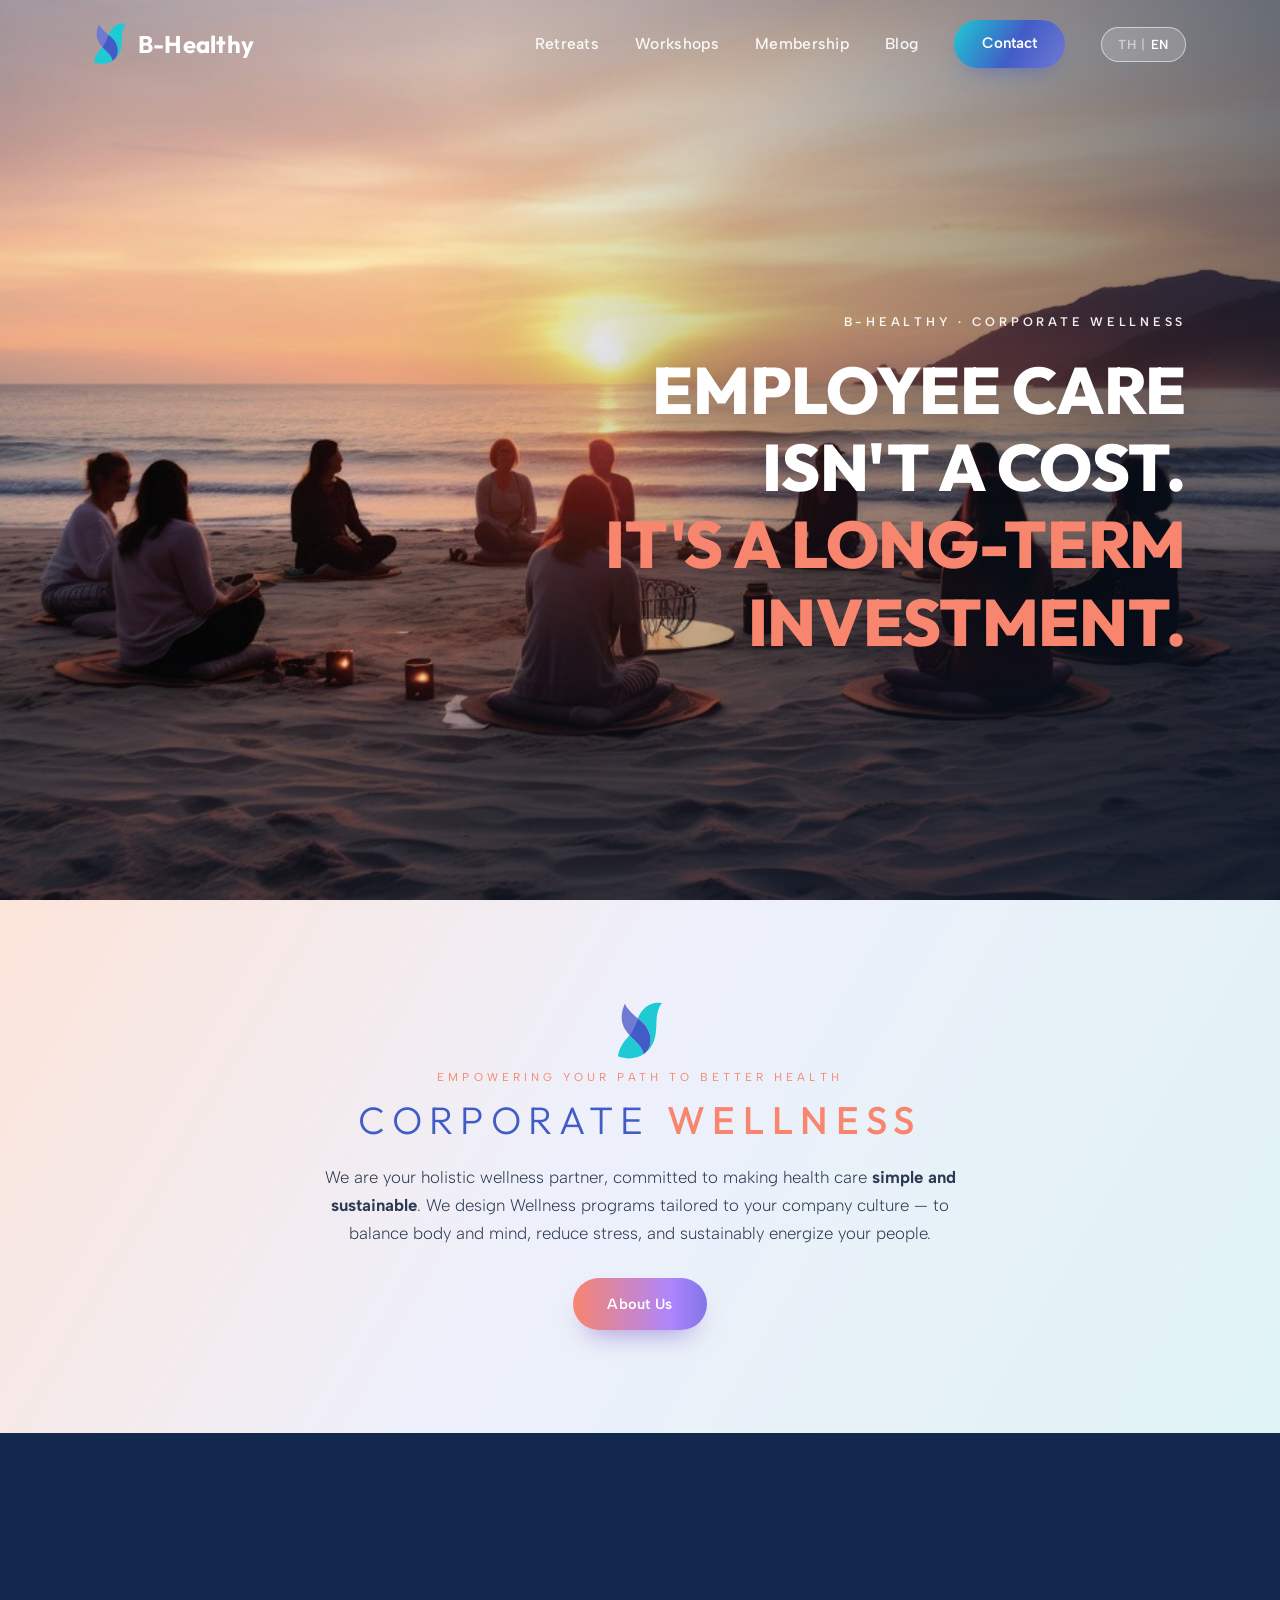
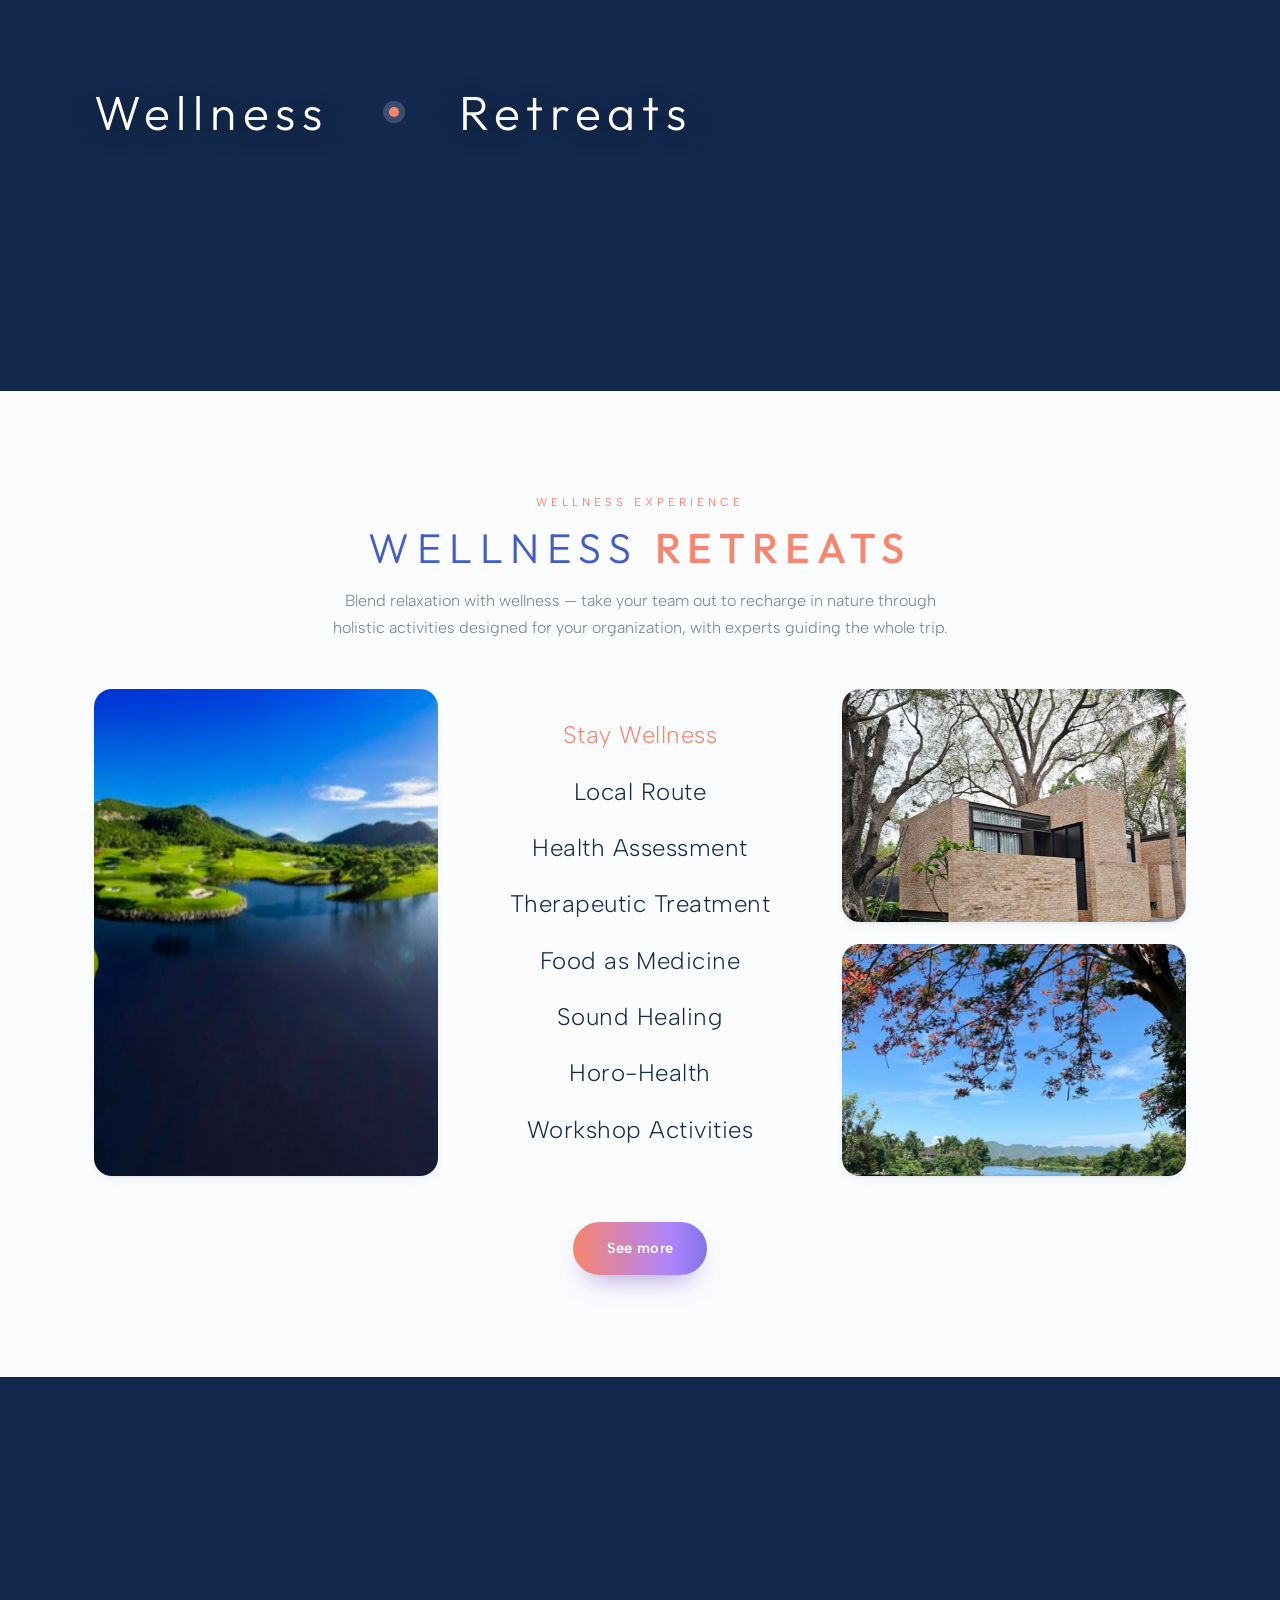
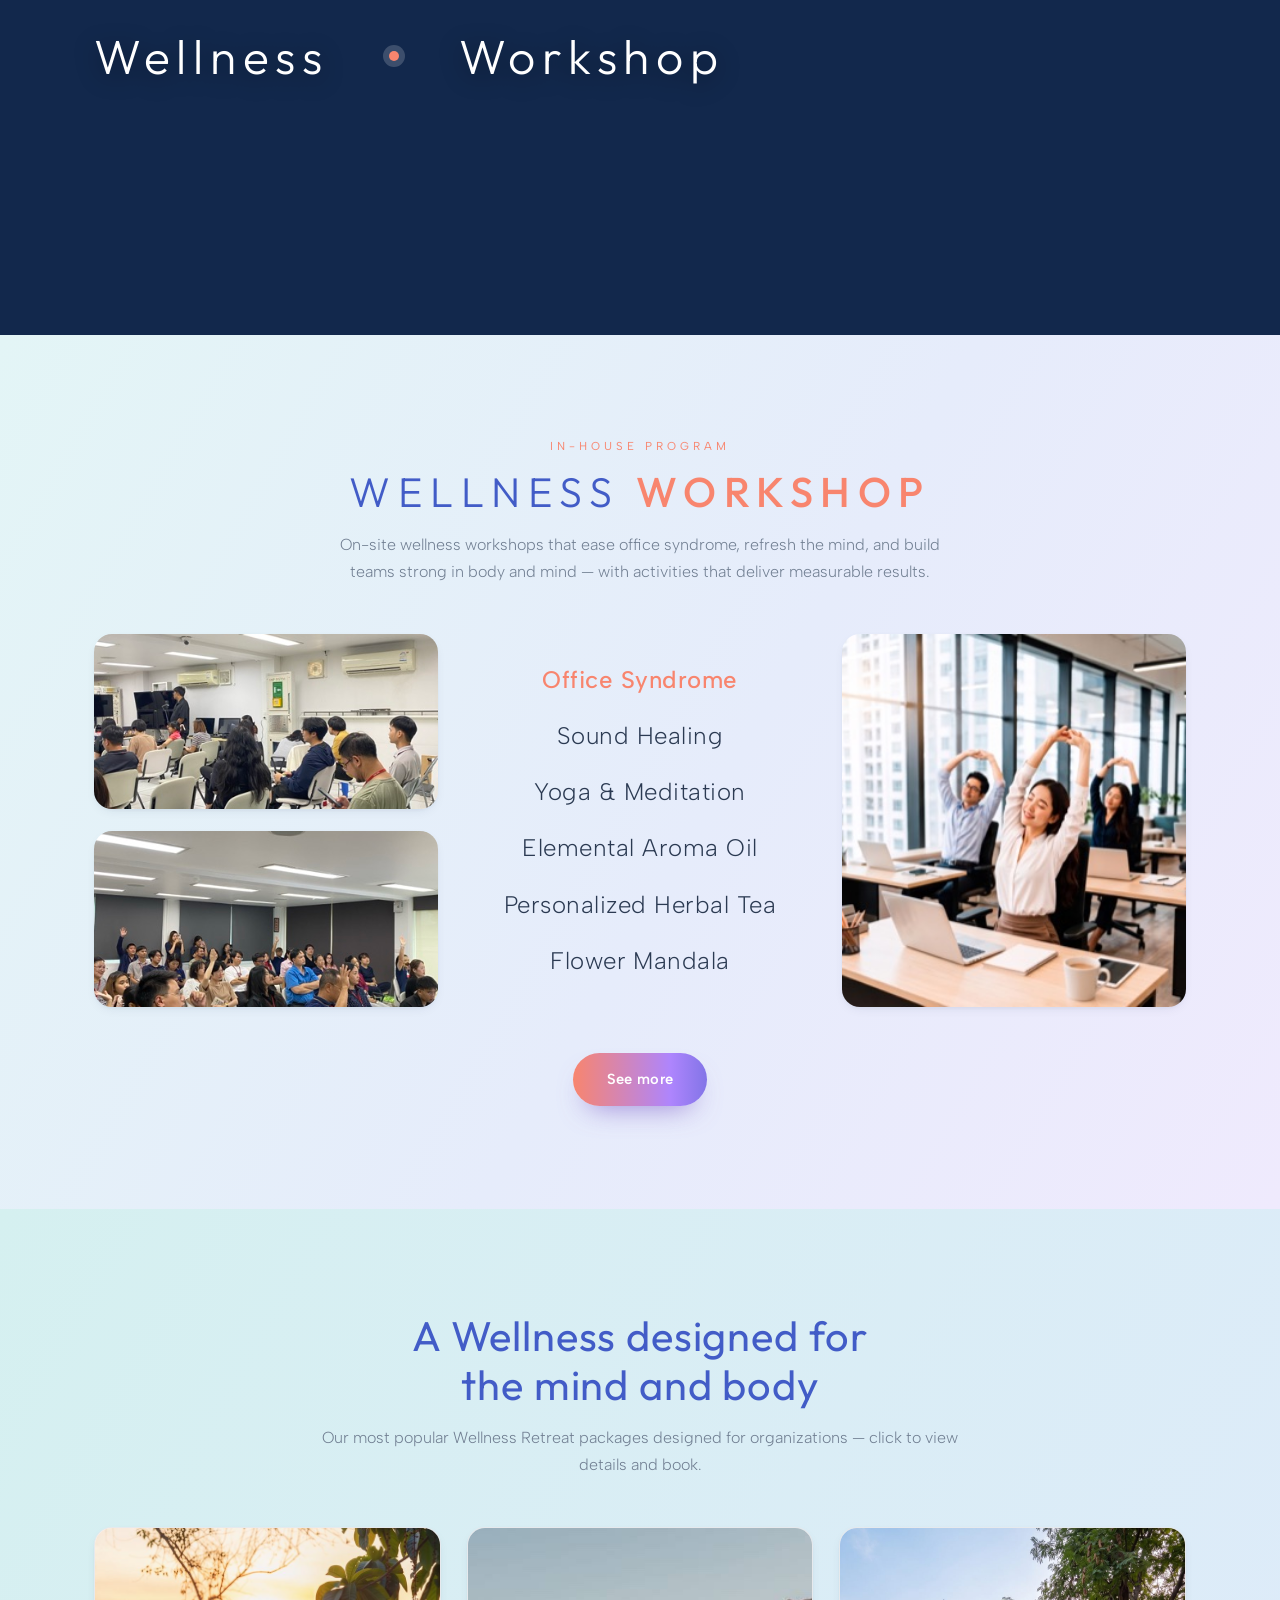
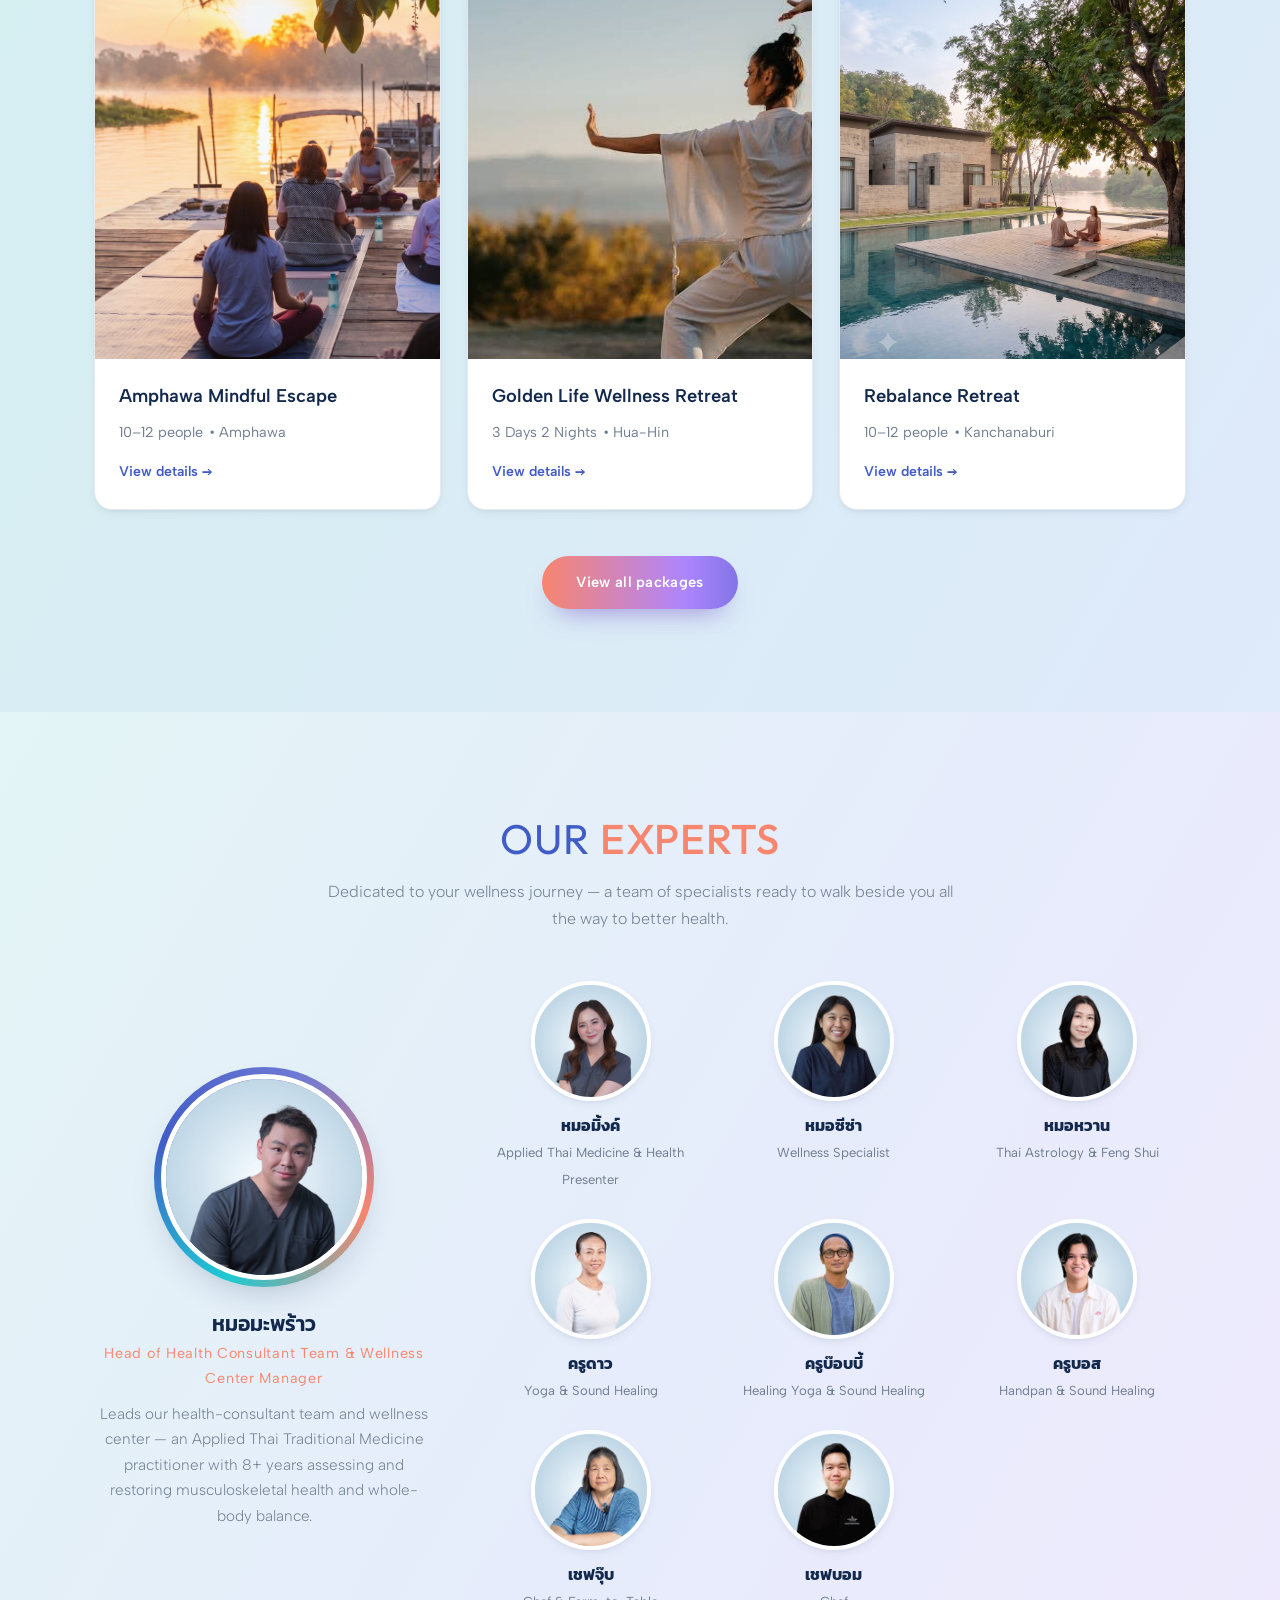
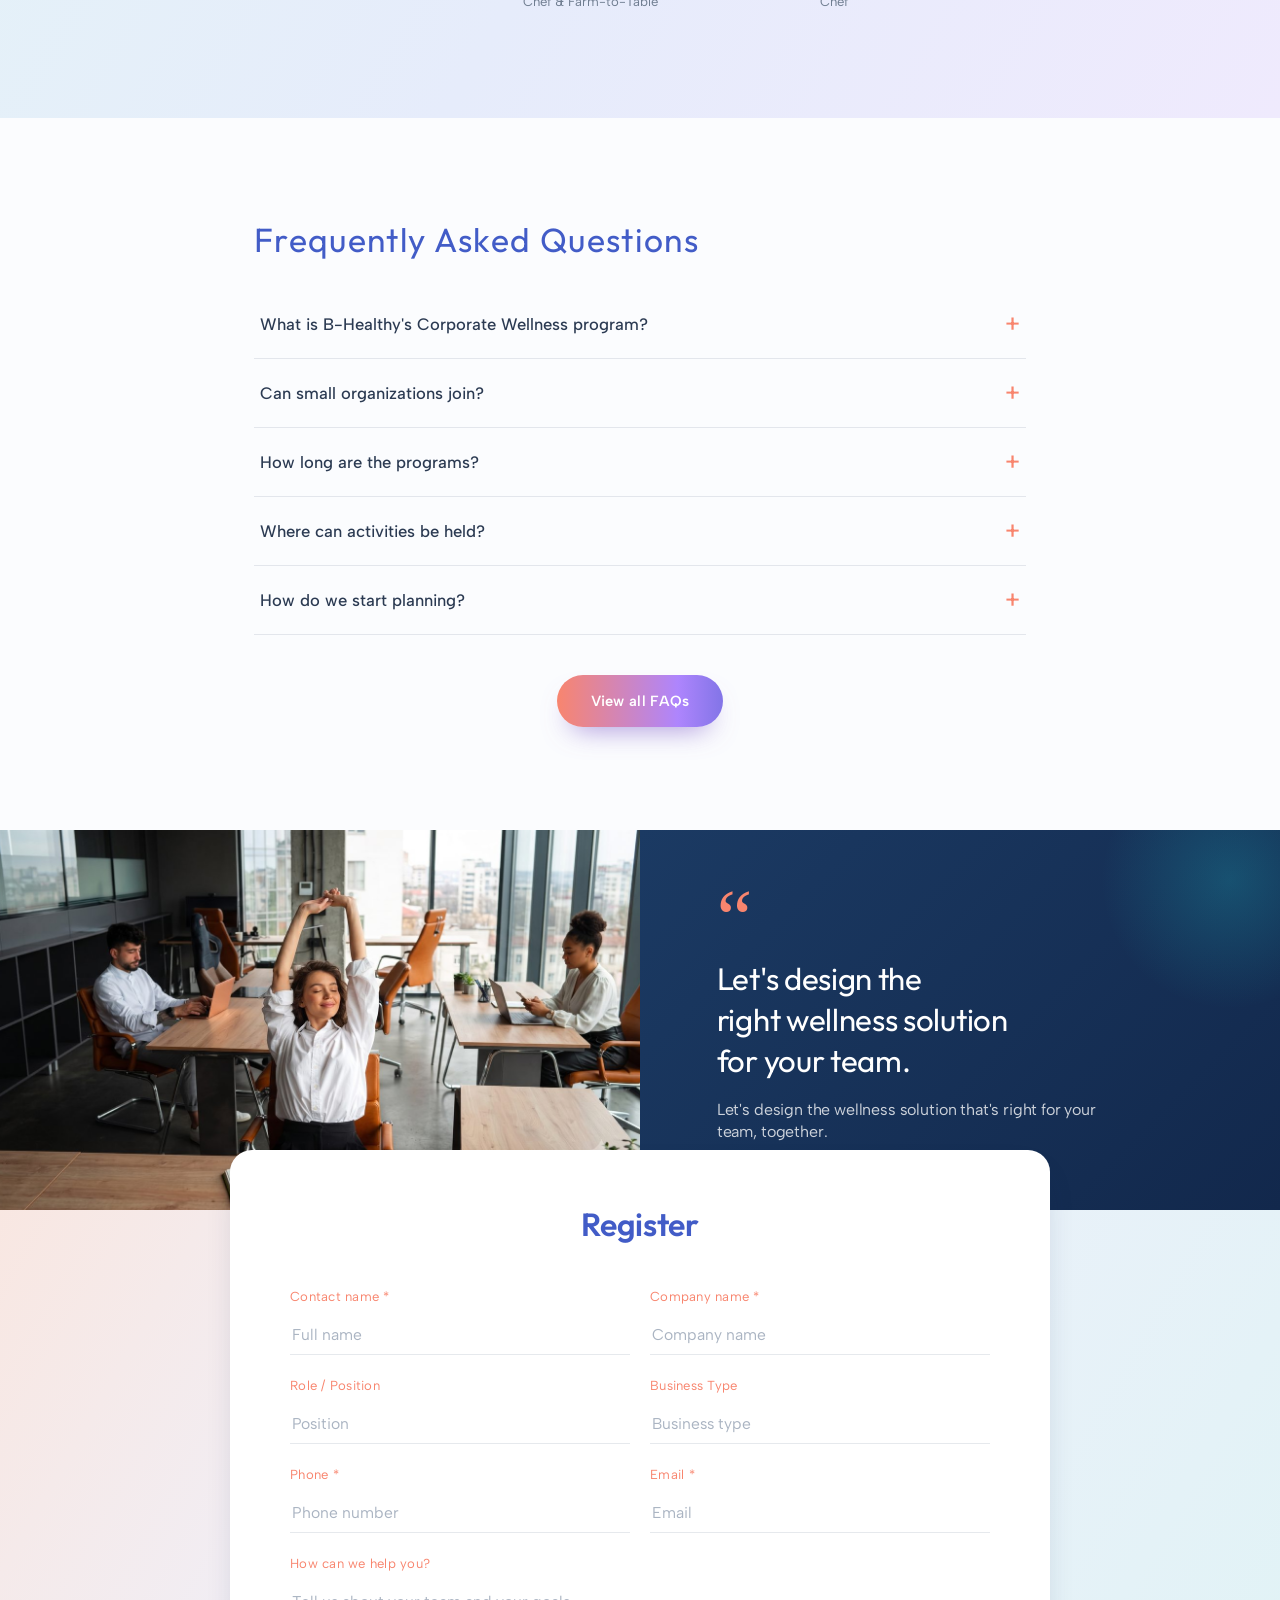
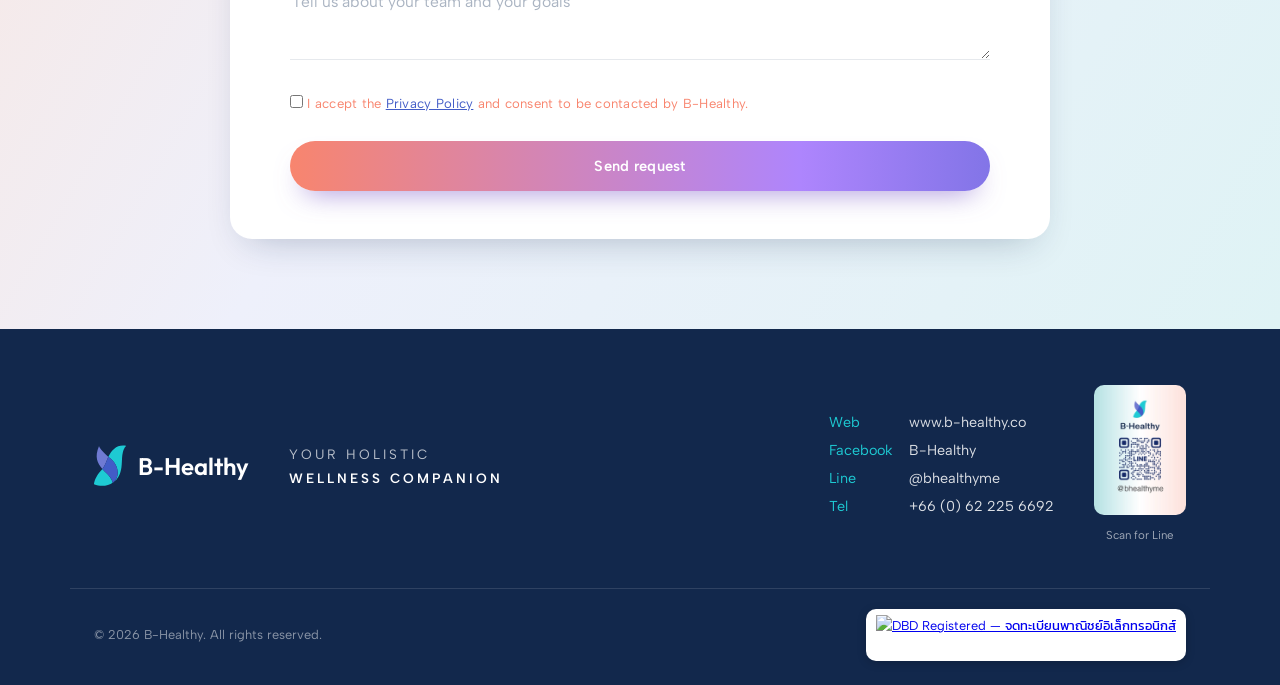
==== index.html @ b7bc264a "Gate chosen articles behind an email, in the database not the browser The full text of every article" ====
<!DOCTYPE html>
<html lang="en">
<head>
  <meta charset="UTF-8" />
  <meta name="viewport" content="width=device-width, initial-scale=1.0" />
  <title>B-Healthy — Corporate Wellness Solutions</title>
  <meta name="description" content="B-Healthy — Your Holistic Wellness Companion. โปรแกรม Corporate Wellness, Retreats และ Workshops สำหรับองค์กร" />

  <link rel="preconnect" href="https://fonts.googleapis.com" />
  <link rel="preconnect" href="https://fonts.gstatic.com" crossorigin />
  <link href="https://fonts.googleapis.com/css2?family=Kanit:wght@300;400;500;600;700&family=Albert+Sans:wght@300;400;500;600;700;800&family=Outfit:wght@300;400;500;600;700;800&family=Dancing+Script:wght@600;700&display=swap" rel="stylesheet" />

  <link rel="icon" type="image/svg+xml" href="images/logo.svg" />
  <link rel="apple-touch-icon" href="images/logo.svg" />
  <meta property="og:type" content="website" />
  <meta property="og:site_name" content="B-Healthy" />
  <meta property="og:title" content="B-Healthy — Corporate Wellness" />
  <meta property="og:description" content="ดูแลสุขภาพพนักงานแบบองค์รวม — Retreats, Workshops และ Membership สำหรับองค์กร" />
  <meta property="og:image" content="https://www.b-healthy.co/images/hero-beach.jpg" />
  <meta name="twitter:card" content="summary_large_image" />
  <!-- The site also answers on b-healthy-ten.vercel.app; canonical keeps ranking on one host. -->
  <link rel="canonical" href="https://www.b-healthy.co/" />
  <link rel="stylesheet" href="css/styles.css?v=20261007a" />
</head>
<body>

  <!-- ============ NAVBAR ============ -->
  <header class="nav" id="nav">
    <div class="container nav__inner">
      <a href="#top" class="brand">
        <span class="brand__mark"><img src="images/logo.svg" alt="B-Healthy" /></span>
        <span class="brand__name">B-Healthy</span>
      </a>

      <nav class="nav__links" id="navLinks">
        <a href="program.html">Retreats</a>
        <a href="workshops.html">Workshops</a>
        <a href="membership.html">Membership</a>
        <a href="blog.html">Blog</a>
        <a href="contact.html" class="nav__cta">Contact</a>
        <button class="nav__lang" id="navLang" type="button" aria-label="Language"><span>TH</span><span class="sep">|</span><span class="on">EN</span></button>
      </nav>

      <button class="nav__toggle" id="navToggle" aria-label="Menu">
        <span></span><span></span><span></span>
      </button>
    </div>
  </header>

  <!-- ============ HERO ============ -->
  <section class="hero" id="top">
    <img class="hero__bg" data-img="hero-beach" src="images/hero-beach.jpg" alt="กลุ่มคนนั่งสมาธิริมทะเลยามพระอาทิตย์ตก" />
    <div class="hero__overlay"></div>
    <div class="container hero__content">
      <p class="hero__eyebrow">B-HEALTHY&nbsp;·&nbsp;CORPORATE WELLNESS</p>
      <h1 class="hero__title" data-en="Employee care<br />isn't a cost.<br /><span>It's a long-term<br />investment.</span>">การดูแลพนักงาน<br />ไม่ใช่ต้นทุน<br /><span>แต่คือการลงทุน<br />ระยะยาว</span></h1>
    </div>
  </section>

  <!-- ============ CORPORATE WELLNESS INTRO ============ -->
  <section class="intro">
    <div class="container intro__inner">
      <span class="intro__logo" aria-hidden="true"><img src="images/logo.svg" alt="B-Healthy" /></span>
      <p class="section__eyebrow">Empowering your path to better health</p>
      <h2 class="intro__title">CORPORATE <span>WELLNESS</span></h2>
      <p class="intro__text" data-en="We are your holistic wellness partner, committed to making health care <strong>simple and sustainable</strong>. We design Wellness programs tailored to your company culture — to balance body and mind, reduce stress, and sustainably energize your people.">
        เราคือพันธมิตรด้านการดูแลสุขภาพแบบองค์รวม มุ่งมั่นทำให้การดูแลสุขภาพเป็นเรื่อง
        <strong>เข้าถึงง่าย และ ยั่งยืน</strong> ออกแบบโปรแกรม Wellness ให้เหมาะกับวัฒนธรรมองค์กรของคุณ
        เพื่อสร้างสมดุลกาย–ใจ ลดความเครียด และเพิ่มพลังให้พนักงานอย่างยั่งยืน
      </p>
      <a href="about.html" class="btn btn--primary" data-en="About Us">เกี่ยวกับเรา</a>
    </div>
  </section>

  <!-- ============ WELLNESS TOURISM — VIDEO ============ -->
  <section class="feature-hero" id="tourism">
    <div class="feature-hero__yt" aria-hidden="true">
      <!-- Note: 7ku8NTUkChU ("Presentation BHealthy Review") was previously recorded here
           as un-embeddable (YouTube Error 153). That was a mis-diagnosis — 153 also fires
           when an embed URL is opened directly, with no parent page to send a referrer.
           Tested inside a real iframe it plays fine, so it can be swapped in if preferred. -->
      <iframe src="https://www.youtube-nocookie.com/embed/Suue3MVyzr0?autoplay=1&mute=1&loop=1&playlist=Suue3MVyzr0&controls=0&showinfo=0&modestbranding=1&rel=0&playsinline=1&disablekb=1&fs=0&iv_load_policy=3" title="Wellness Tourism" allow="autoplay; encrypted-media" frameborder="0"></iframe>
    </div>
    <div class="feature-hero__overlay"></div>
    <div class="container feature-hero__content">
      <span class="feature-hero__word">Wellness</span>
      <span class="feature-hero__dot"></span>
      <span class="feature-hero__word">Retreats</span>
    </div>
  </section>

  <!-- ============ WELLNESS TOURISM — DETAIL ============ -->
  <section class="detail detail--tourism">
    <div class="container">
      <div class="section-head">
        <p class="section__eyebrow">WELLNESS EXPERIENCE</p>
        <h2 class="section__title">WELLNESS <span>RETREATS</span></h2>
        <p class="section__sub" data-en="Blend relaxation with wellness — take your team out to recharge in nature through holistic activities designed for your organization, with experts guiding the whole trip.">
          ผสานการพักผ่อนกับการดูแลสุขภาพ ยกทีมออกไปเติมพลังในสถานที่ธรรมชาติ
          ผ่านกิจกรรมองค์รวมที่ออกแบบเฉพาะองค์กรของคุณ พร้อมผู้เชี่ยวชาญดูแลตลอดทริป
        </p>
      </div>

      <!-- Hover a topic → left hero + right stack swap to that topic's photos (js/main.js) -->
      <div class="detail__grid rtour">
        <figure class="detail__img detail__img--tall rtour__hero" id="rtourHero"><img src="images/tourism/stay-wellness/stay-wellness-1.jpg" alt="Stay Wellness" loading="lazy" /></figure>

        <ul class="detail__list rtour__list">
          <li data-topic="stay-wellness" class="is-active">Stay Wellness</li>
          <li class="is-accent" data-topic="local-route">Local Route</li>
          <li data-topic="health-assessment">Health Assessment</li>
          <li data-topic="therapeutic-treatment">Therapeutic Treatment</li>
          <li data-topic="food-as-medicine">Food as Medicine</li>
          <li data-topic="sound-healing">Sound Healing</li>
          <li data-topic="horo-health">Horo-Health</li>
          <li class="is-accent" data-topic="workshop-activities">Workshop Activities</li>
        </ul>

        <div class="detail__stack rtour__stack" id="rtourStack" aria-live="polite"></div>
      </div>

      <div class="detail__cta">
        <a href="program.html" class="btn btn--primary" data-en="See more">ดูเพิ่มเติม</a>
      </div>
    </div>
  </section>

  <!-- ============ WELLNESS WORKSHOP — VIDEO ============ -->
  <section class="feature-hero feature-hero--alt" id="workshop">
    <div class="feature-hero__yt" aria-hidden="true">
      <iframe src="https://www.youtube-nocookie.com/embed/bflIX0NbiCE?autoplay=1&mute=1&loop=1&playlist=bflIX0NbiCE&controls=0&showinfo=0&modestbranding=1&rel=0&playsinline=1&disablekb=1&fs=0&iv_load_policy=3" title="Wellness Workshop" allow="autoplay; encrypted-media" frameborder="0"></iframe>
    </div>
    <div class="feature-hero__overlay"></div>
    <div class="container feature-hero__content">
      <span class="feature-hero__word">Wellness</span>
      <span class="feature-hero__dot"></span>
      <span class="feature-hero__word">Workshop</span>
    </div>
  </section>

  <!-- ============ WELLNESS WORKSHOP — DETAIL ============ -->
  <section class="detail detail--workshop">
    <div class="container">
      <div class="section-head">
        <p class="section__eyebrow">IN-HOUSE PROGRAM</p>
        <h2 class="section__title">WELLNESS <span>WORKSHOP</span></h2>
        <p class="section__sub" data-en="On-site wellness workshops that ease office syndrome, refresh the mind, and build teams strong in body and mind — with activities that deliver measurable results.">
          เวิร์กชอปสุขภาพในสถานที่ทำงาน แก้ปัญหาออฟฟิศซินโดรม เติมพลังใจ
          และสร้างทีมที่แข็งแรงทั้งกายและใจ ด้วยกิจกรรมที่วัดผลได้จริง
        </p>
      </div>

      <!-- Hover a topic → stack (left) + hero (right) swap to that topic's photos (js/main.js) -->
      <div class="detail__grid detail__grid--reverse rtour">
        <div class="detail__stack rtour__stack" id="wkStack" aria-live="polite"></div>

        <ul class="detail__list rtour__list">
          <li class="is-accent is-active" data-topic="office-syndrome">Office Syndrome</li>
          <li data-topic="sound-healing">Sound Healing</li>
          <li data-topic="yoga-meditation">Yoga &amp; Meditation</li>
          <li data-topic="elemental-aroma-oil">Elemental Aroma Oil</li>
          <li data-topic="personalized-herbal-tea">Personalized Herbal Tea</li>
          <li data-topic="flower-mandala">Flower Mandala</li>
        </ul>

        <figure class="detail__img detail__img--tall rtour__hero" id="wkHero"><img src="images/workshop/office-syndrome/office-syndrome-1.jpg" alt="Office Syndrome" loading="lazy" /></figure>
      </div>

      <div class="detail__cta">
        <a href="workshops.html" class="btn btn--primary" data-en="See more">ดูเพิ่มเติม</a>
      </div>
    </div>
  </section>

  <!-- ============ CASE STUDIES ============ -->
  <section class="cases" id="cases">
    <div class="container">
      <div class="section-head">
        <h2 class="section__title section__title--center" data-en="A Wellness designed for<br />the mind and body">การดูแลสุขภาพที่ออกแบบมา<br />เพื่อกายและใจ</h2>
        <p class="section__sub" data-en="Our most popular Wellness Retreat packages designed for organizations — click to view details and book.">
          แพ็กเกจ Wellness Retreat ยอดนิยมที่ออกแบบมาเพื่อองค์กร — คลิกเพื่อดูรายละเอียดและจอง
        </p>
      </div>

      <div class="cases__grid">
        <article class="case-card">
          <div class="case-card__img"><img data-img="case-1" src="images/photos/amphawa.jpg" alt="Amphawa Mindful Escape" loading="lazy" /></div>
          <div class="case-card__body">
            <h3>Amphawa Mindful Escape</h3>
            <p><span data-en="10–12 people">10–12 ท่าน</span><span>Amphawa</span></p>
            <a href="package.html?id=amphawa" class="case-card__cta" data-en="View details →">ดูรายละเอียด →</a>
          </div>
        </article>

        <article class="case-card">
          <div class="case-card__img"><img data-img="case-2" src="images/photos/golden-life.jpg?v=2" alt="Golden Life Wellness Retreat" loading="lazy" /></div>
          <div class="case-card__body">
            <h3>Golden Life Wellness Retreat</h3>
            <p><span data-en="3 Days 2 Nights">3 วัน 2 คืน</span><span>Hua-Hin</span></p>
            <a href="package.html?id=golden-life" class="case-card__cta" data-en="View details →">ดูรายละเอียด →</a>
          </div>
        </article>

        <article class="case-card">
          <div class="case-card__img"><img data-img="case-3" src="images/photos/rebalance.jpg" alt="Rebalance Retreat" loading="lazy" /></div>
          <div class="case-card__body">
            <h3>Rebalance Retreat</h3>
            <p><span data-en="10–12 people">10–12 ท่าน</span><span>Kanchanaburi</span></p>
            <a href="package.html?id=rebalance" class="case-card__cta" data-en="View details →">ดูรายละเอียด →</a>
          </div>
        </article>
      </div>

      <div class="detail__cta"><a href="program.html" class="btn btn--primary" data-en="View all packages">ดูแพ็กเกจทั้งหมด</a></div>
    </div>
  </section>

  <!-- ============ OUR EXPERTS ============ -->
  <section class="experts" id="experts">
    <div class="container">
      <div class="section-head">
        <h2 class="section__title section__title--center">OUR <span>EXPERTS</span></h2>
        <p class="section__sub" data-en="Dedicated to your wellness journey — a team of specialists ready to walk beside you all the way to better health.">ทีมผู้เชี่ยวชาญเฉพาะด้าน ที่พร้อมเคียงข้างคุณตลอดเส้นทางสู่สุขภาพที่ดีกว่า</p>
      </div>

      <div class="experts__grid">
        <article class="expert-lead">
          <div class="expert-lead__ring">
            <img src="images/experts/expert-maprao.jpg" alt="หมอมะพร้าว" loading="lazy" />
          </div>
          <h3>หมอมะพร้าว</h3>
          <p class="expert-lead__role" data-en="Head of Health Consultant Team &amp; Wellness Center Manager">หัวหน้าทีมที่ปรึกษาสุขภาพ &amp; ผู้จัดการศูนย์สุขภาพ</p>
          <p class="expert-lead__bio" data-en="Leads our health-consultant team and wellness center — an Applied Thai Traditional Medicine practitioner with 8+ years assessing and restoring musculoskeletal health and whole-body balance.">
            นำทีมที่ปรึกษาสุขภาพและศูนย์สุขภาพองค์รวม แพทย์แผนไทยประยุกต์ ประสบการณ์กว่า 8 ปี
            เชี่ยวชาญการประเมินและฟื้นฟูอาการปวดกล้ามเนื้อ–ข้อต่อ และปรับสมดุลร่างกาย
          </p>
        </article>

        <div class="expert-people">
          <figure class="expert"><img src="images/experts/expert-mink.jpg" alt="หมอมิ้งค์" loading="lazy"><figcaption><strong>หมอมิ้งค์</strong><span data-en="Applied Thai Medicine &amp; Health Presenter">แพทย์แผนไทยประยุกต์ &amp; Health Presenter</span></figcaption></figure>
          <figure class="expert"><img src="images/experts/expert-ceasar.jpg" alt="หมอซีซ่า" loading="lazy"><figcaption><strong>หมอซีซ่า</strong><span data-en="Wellness Specialist">ผู้เชี่ยวชาญด้านสุขภาพ</span></figcaption></figure>
          <figure class="expert"><img src="images/experts/expert-wan.jpg" alt="หมอหวาน" loading="lazy"><figcaption><strong>หมอหวาน</strong><span data-en="Thai Astrology &amp; Feng Shui">โหราศาสตร์ไทย &amp; ฮวงจุ้ย</span></figcaption></figure>
          <figure class="expert"><img src="images/experts/expert-dao.jpg" alt="ครูดาว" loading="lazy"><figcaption><strong>ครูดาว</strong><span data-en="Yoga &amp; Sound Healing">โยคะ &amp; Sound Healing</span></figcaption></figure>
          <figure class="expert"><img src="images/experts/expert-bobby.jpg" alt="ครูบ๊อบบี้" loading="lazy"><figcaption><strong>ครูบ๊อบบี้</strong><span data-en="Healing Yoga &amp; Sound Healing">Healing Yoga &amp; Sound Healing</span></figcaption></figure>
          <figure class="expert"><img src="images/experts/expert-bos.jpg" alt="ครูบอส" loading="lazy"><figcaption><strong>ครูบอส</strong><span data-en="Handpan &amp; Sound Healing">Handpan &amp; Sound Healing</span></figcaption></figure>
          <figure class="expert"><img src="images/experts/expert-jub.jpg" alt="เชฟจุ๊บ" loading="lazy"><figcaption><strong>เชฟจุ๊บ</strong><span data-en="Chef &amp; Farm-to-Table">เชฟ &amp; Farm-to-Table</span></figcaption></figure>
          <figure class="expert"><img src="images/experts/expert-bom.jpg" alt="เชฟบอม" loading="lazy"><figcaption><strong>เชฟบอม</strong><span data-en="Chef">เชฟ</span></figcaption></figure>
        </div>
      </div>
    </div>
  </section>

  <!-- ============ FAQ ============ -->
  <section class="faq" id="faq">
    <div class="container faq__inner">
      <h2 class="faq__title" data-en="Frequently Asked Questions">คำถามที่พบบ่อย</h2>

      <div class="accordion">
        <div class="acc">
          <button class="acc__head"><span data-en="What is B-Healthy's Corporate Wellness program?">โปรแกรม Corporate Wellness ของ B-Healthy คืออะไร?</span><span class="acc__icon">+</span></button>
          <div class="acc__body"><p data-en="A holistic employee wellness program covering both Retreats and Workshops, tailored to your organization's goals and culture.">เป็นโปรแกรมดูแลสุขภาพองค์รวมสำหรับพนักงาน ครอบคลุมทั้ง Retreats และ Workshops ออกแบบเฉพาะตามเป้าหมายและวัฒนธรรมขององค์กร</p></div>
        </div>
        <div class="acc">
          <button class="acc__head"><span data-en="Can small organizations join?">องค์กรขนาดเล็กสามารถเข้าร่วมได้ไหม?</span><span class="acc__icon">+</span></button>
          <div class="acc__body"><p data-en="Absolutely. We offer flexible packages from small teams to large enterprises, adjustable to your headcount and budget.">ได้แน่นอน เรามีแพ็กเกจที่ยืดหยุ่นตั้งแต่ทีมเล็กไปจนถึงองค์กรขนาดใหญ่ ปรับได้ตามจำนวนพนักงานและงบประมาณ</p></div>
        </div>
        <div class="acc">
          <button class="acc__head"><span data-en="How long are the programs?">โปรแกรมใช้เวลานานเท่าไหร่?</span><span class="acc__icon">+</span></button>
          <div class="acc__body"><p data-en="Choose from half-day and full-day activities, overnight trips, or ongoing monthly programs — depending on your goals.">มีให้เลือกทั้งกิจกรรมครึ่งวัน เต็มวัน ทริปพักค้างคืน ไปจนถึงโปรแกรมต่อเนื่องรายเดือน ขึ้นอยู่กับเป้าหมายขององค์กร</p></div>
        </div>
        <div class="acc">
          <button class="acc__head"><span data-en="Where can activities be held?">จัดกิจกรรมได้ที่ไหนบ้าง?</span><span class="acc__icon">+</span></button>
          <div class="acc__body"><p data-en="At your office or at destinations such as resorts, mountains, or beachside camps across Thailand.">จัดได้ทั้งในสำนักงานของคุณ และสถานที่ปลายทาง เช่น รีสอร์ท ภูเขา หรือแคมป์ริมทะเล ทั่วประเทศไทย</p></div>
        </div>
        <div class="acc">
          <button class="acc__head"><span data-en="How do we start planning?">เริ่มต้นปรึกษาและวางแผนได้อย่างไร?</span><span class="acc__icon">+</span></button>
          <div class="acc__body"><p data-en="Fill in the form below and our team will get back to you to assess your needs and design the right solution for your organization.">กรอกแบบฟอร์มด้านล่าง ทีมของเราจะติดต่อกลับเพื่อประเมินความต้องการและออกแบบโซลูชันที่เหมาะกับองค์กรของคุณ</p></div>
        </div>
      </div>

      <div class="faq__cta"><a href="#register" class="btn btn--primary" data-en="View all FAQs">ดูคำถามทั้งหมด</a></div>
    </div>
  </section>

  <!-- ============ REGISTER ============ -->
  <section class="register" id="register">
    <div class="register__top">
      <div class="register__photo">
        <img data-img="register-family" src="images/photos/register.jpg" alt="ครอบครัวออกกำลังกายด้วยกัน" loading="lazy" />
      </div>
      <div class="register__quote">
        <span class="register__mark">&ldquo;</span>
        <p data-en="Let's design the<br />right wellness solution<br />for your team.">มาออกแบบโซลูชันสุขภาพ<br />ที่ใช่สำหรับ<br />ทีมของคุณ</p>
        <p class="register__quote-sub" data-en="Let's design the wellness solution that's right for your team, together.">มาออกแบบโซลูชันสุขภาพที่ใช่สำหรับทีมของคุณไปด้วยกัน</p>
      </div>
    </div>

    <div class="container">
      <div class="register__card">
        <h2 class="register__title" data-en="Register">ลงทะเบียน</h2>
        <form class="form" id="registerForm" novalidate>
          <div class="form__row">
            <label><span data-en="Contact name">ชื่อผู้ติดต่อ</span> <span>*</span><input type="text" name="contact" autocomplete="name" required placeholder="ชื่อผู้ติดต่อ" data-en-ph="Full name" /></label>
            <label><span data-en="Company name">ชื่อบริษัท</span> <span>*</span><input type="text" name="company" autocomplete="organization" required placeholder="ชื่อบริษัท" data-en-ph="Company name" /></label>
          </div>
          <div class="form__row">
            <label><span data-en="Role / Position">ตำแหน่ง</span><input type="text" name="role" placeholder="ตำแหน่ง" data-en-ph="Position" /></label>
            <label><span data-en="Business Type">ประเภทธุรกิจ</span><input type="text" name="business" placeholder="ประเภทธุรกิจ" data-en-ph="Business type" /></label>
          </div>
          <div class="form__row">
            <label><span data-en="Phone">เบอร์โทรศัพท์</span> <span>*</span><input type="tel" name="phone" autocomplete="tel" inputmode="tel" required placeholder="เบอร์โทรศัพท์" data-en-ph="Phone number" /></label>
            <label><span data-en="Email">อีเมล</span> <span>*</span><input type="email" name="email" autocomplete="email" inputmode="email" required placeholder="อีเมล" data-en-ph="Email" /></label>
          </div>
          <label class="form__full"><span data-en="How can we help you?">เราช่วยอะไรคุณได้บ้าง?</span><textarea name="message" rows="3" placeholder="เล่าให้เราฟังเกี่ยวกับทีมและเป้าหมายของคุณ" data-en-ph="Tell us about your team and your goals"></textarea></label>

          <label class="form__check">
            <input type="checkbox" name="consent" required />
            <span data-en="I accept the <a href='#'>Privacy Policy</a> and consent to be contacted by B-Healthy.">ฉันยอมรับ <a href="#">นโยบายความเป็นส่วนตัว</a> และยินยอมให้ B-Healthy ติดต่อกลับ</span>
          </label>

          <button type="submit" class="btn btn--primary btn--block" data-en="Send request">ส่งคำขอ</button>
          <p class="form__done" id="formDone" role="status" aria-live="polite" hidden data-en="Thank you! Our team will get back to you as soon as possible 🌿">ขอบคุณค่ะ ทีมของเราจะติดต่อกลับโดยเร็วที่สุด 🌿</p>
        </form>
      </div>
    </div>
  </section>

  <!-- ============ FOOTER (rendered by js/footer.js — shared with every page) ============ -->
  <footer class="footer" id="footer"></footer>

  <!-- ============ VIDEO MODAL ============ -->
  <div class="vmodal" id="vmodal" hidden>
    <div class="vmodal__backdrop" data-close></div>
    <div class="vmodal__box">
      <button class="vmodal__close" data-close aria-label="ปิด">&times;</button>
      <div class="vmodal__frame"><iframe id="vmodalFrame" src="" title="B-Healthy video" allow="autoplay; fullscreen" allowfullscreen></iframe></div>
    </div>
  </div>

  <script src="js/config.js?v=20260718g"></script>
  <script src="js/track.js?v=20261007a"></script>
  <script src="js/core.js?v=20261007a"></script>
  <script src="js/submit.js?v=20260731d"></script>
  <script src="js/i18n.js"></script>
  <script src="js/main.js?v=20260731d"></script>
  <script src="js/footer.js?v=20260731b"></script>
  <script src="js/topics.js?v=20260731f"></script>
  <script src="js/reveal.js?v=20260717g"></script>
</body>
</html>
---- css/styles.css ----
/* ============================================================
   B-Healthy — Corporate Wellness
   Official CI 2026: Creato Display (display) · Albert Sans (EN) · Kanit (TH)
   ============================================================ */

/* ---- Creato Display (CI display font) ----
   Commercial font — not on any free CDN. Drop the licensed .woff2 files
   into /fonts (see fonts/README.md) and headings upgrade automatically.
   Until then, headings fall back to Outfit → Albert Sans. */
@font-face {
  font-family: "Creato Display";
  src: url("../fonts/CreatoDisplay-Regular.woff2") format("woff2");
  font-weight: 400; font-style: normal; font-display: swap;
}
@font-face {
  font-family: "Creato Display";
  src: url("../fonts/CreatoDisplay-Medium.woff2") format("woff2");
  font-weight: 500; font-style: normal; font-display: swap;
}
@font-face {
  font-family: "Creato Display";
  src: url("../fonts/CreatoDisplay-Bold.woff2") format("woff2");
  font-weight: 700; font-style: normal; font-display: swap;
}
@font-face {
  font-family: "Creato Display";
  src: url("../fonts/CreatoDisplay-Black.woff2") format("woff2");
  font-weight: 800; font-style: normal; font-display: swap;
}

:root {
  /* ---- Official B-Healthy CI 2026 palette ---- */
  --teal:       #1ECAD3;   /* pantone 319C  */
  --blue:       #425CC7;   /* pantone 2726C */
  --peri:       #6F7AD3;   /* pantone 2767C */
  --cornflower: #718FFF;
  --purple:     #AE85FD;
  --magenta:    #F72585;
  --navy:       #12284C;   /* pantone 2767C dark */
  --coral:      #F8856E;

  --peach:      #fbdccf;
  --peach-soft: #fce4d9;
  --sky:        #1ECAD3;
  --sky-deep:   #425CC7;
  --mint:       #bfe6e5;
  --lavender:   #d7d0ec;
  --cream:      #fbfcfe;
  --ink:        #2b3a52;
  --muted:      #6f7d90;
  --line:       rgba(18,40,76,.10);

  --grad-warm:  linear-gradient(120deg,#fce4d9 0%,#eef0fb 45%,#dff3f5 100%);
  --grad-cool:  linear-gradient(120deg,#e3f5f6 0%,#e6ecfb 55%,#efeafd 100%);
  --grad-mint:  linear-gradient(120deg,#d5f0f0 0%,#dfeafb 100%);

  /* CI gradients: G1 teal→coral, G3 blue→coral, primary teal→sky */
  --btn-grad:   linear-gradient(90deg,#F8856E 0%,#AE85FD 52%,#425CC7 100%);
  --grad-primary: linear-gradient(135deg,#1ECAD3 0%,#00A9F2 100%);

  --brand-blue:   #425CC7;
  --brand-cyan:   #1ECAD3;
  --brand-teal:   #1ECAD3;
  --brand-purple: #AE85FD;
  --pill-grad:    linear-gradient(90deg,#1ECAD3 0%,#425CC7 100%);
  --coral-pill:   linear-gradient(90deg,#F8A98C 0%,#F8856E 100%);
  --script:       #F8856E;

  --radius: 18px;
  --maxw: 1140px;

  /* refined depth scale (navy-tinted, layered) */
  --shadow-sm: 0 4px 14px -6px rgba(18,40,76,.14), 0 2px 5px -3px rgba(18,40,76,.10);
  --shadow-md: 0 16px 38px -18px rgba(18,40,76,.30);
  --shadow-lg: 0 34px 66px -26px rgba(18,40,76,.42);
  --shadow: var(--shadow-md);

  --ease: cubic-bezier(.22,.61,.36,1);
  --section-y: clamp(66px, 8vw, 104px);

  /* CI: Creato Display (display) · Albert Sans (English) · Kanit (Thai) */
  --font-display: "Creato Display", "Outfit", "Albert Sans", "Kanit", sans-serif;
  --font-en: "Albert Sans", "Kanit", sans-serif;
  --font-th: "Kanit", "Albert Sans", sans-serif;
}

* { box-sizing: border-box; margin: 0; padding: 0; }

html { scroll-behavior: smooth; }

body {
  font-family: var(--font-en);
  color: var(--ink);
  background: var(--cream);
  line-height: 1.68;
  -webkit-font-smoothing: antialiased;
  -moz-osx-font-smoothing: grayscale;
  text-rendering: optimizeLegibility;
  overflow-x: hidden;
}

img { display: block; max-width: 100%; }

.container { width: 100%; max-width: var(--maxw); margin: 0 auto; padding: 0 24px; }

/* ---------- Global polish ---------- */
h1, h2, h3, h4 { text-wrap: balance; }
p { text-wrap: pretty; }
::selection { background: rgba(30,202,211,.24); color: var(--navy); }
a, button, input, textarea, select, .acc__head, .play-btn { outline: none; }
:focus-visible { outline: 2px solid var(--brand-cyan); outline-offset: 3px; border-radius: 4px; }
.btn:focus-visible, .nav__cta:focus-visible { outline-offset: 4px; }

@media (prefers-reduced-motion: reduce) {
  * { animation-duration: .01ms !important; animation-iteration-count: 1 !important; transition-duration: .01ms !important; scroll-behavior: auto !important; }
}

/* ---------- Buttons ---------- */
.btn {
  display: inline-block;
  font-family: var(--font-en);
  font-weight: 600;
  letter-spacing: .02em;
  text-decoration: none;
  cursor: pointer;
  border: 0;
  border-radius: 999px;
  padding: 14px 34px;
  font-size: .92rem;
  transition: transform .22s var(--ease), box-shadow .22s var(--ease), background-position .5s var(--ease);
}
.btn--primary {
  background: var(--btn-grad); background-size: 140% 100%; background-position: 0% 0%;
  color: #fff; box-shadow: 0 14px 28px -14px rgba(123,90,200,.75);
}
.btn--primary:hover { transform: translateY(-2px); background-position: 100% 0%; box-shadow: 0 20px 36px -14px rgba(123,90,200,.85); }
.btn--primary:active { transform: translateY(0); }
.btn--ghost { background: transparent; color: var(--sky-deep); border: 1.5px solid var(--sky); padding: 9px 26px; font-size: .8rem; }
.btn--ghost:hover { background: var(--sky); color: #fff; box-shadow: 0 12px 22px -12px rgba(30,202,211,.6); }
.btn--block { display: block; width: 100%; text-align: center; padding: 16px; }

/* ---------- Section headings ---------- */
.section__eyebrow {
  font-family: var(--font-en);
  letter-spacing: .35em;
  font-size: .72rem;
  color: var(--coral);
  text-transform: uppercase;
  margin-bottom: 10px;
}
.section__title {
  font-family: var(--font-display);
  font-weight: 300;
  letter-spacing: .18em;
  font-size: clamp(1.7rem, 4vw, 2.6rem);
  color: var(--sky-deep);
  text-transform: uppercase;
  line-height: 1.25;
}
.section__title span { color: var(--coral); font-weight: 500; }
.section__title--center { text-align: center; text-transform: none; letter-spacing: .02em; font-weight: 400; }
.section__sub {
  max-width: 640px;
  margin: 16px auto 0;
  color: var(--muted);
  font-weight: 300;
  font-size: 1rem;
}
.section-head { text-align: center; margin-bottom: 48px; }

/* ============================================================
   NAVBAR
   ============================================================ */
.nav {
  position: fixed; inset: 0 0 auto 0; z-index: 100;
  transition: background .3s ease, box-shadow .3s ease;
}
.nav.is-scrolled { background: rgba(251,252,254,.82); backdrop-filter: blur(14px) saturate(1.4); box-shadow: 0 6px 24px -16px rgba(18,40,76,.45); }
.nav__inner { display: flex; align-items: center; justify-content: space-between; height: 88px; }
.brand { display: flex; align-items: center; gap: 12px; text-decoration: none; }
.brand__mark { display: inline-flex; }
.brand__mark img, .brand__mark svg { display: block; height: 42px; width: auto; }
.intro__logo img { height: 58px; width: auto; }
.footer__brand .brand__mark img { height: 42px; }
.brand__name { font-family: var(--font-display); font-weight: 700; font-size: 1.5rem; color: #fff; letter-spacing: .01em; }
.nav.is-scrolled .brand__name { color: var(--sky-deep); }

.nav__links { display: flex; align-items: center; gap: 36px; }
.nav__links a { text-decoration: none; }
.nav__links a:not(.nav__cta) {
  position: relative;
  font-family: var(--font-en);
  font-size: .98rem; font-weight: 500; letter-spacing: .02em;
  color: #fff; text-decoration: none; opacity: .94; transition: opacity .2s, color .2s;
}
.nav__links a:not(.nav__cta)::after {
  content: ""; position: absolute; left: 0; right: 0; bottom: -6px; height: 2px;
  background: var(--pill-grad); border-radius: 2px;
  transform: scaleX(0); transform-origin: left; transition: transform .28s var(--ease);
}
.nav__links a:not(.nav__cta):hover::after,
.nav__links a.is-active::after { transform: scaleX(1); }
.nav__links a:hover { opacity: 1; }
.nav.is-scrolled .nav__links a:not(.nav__cta) { color: var(--ink); }
.nav__links a.is-active { color: var(--brand-cyan); }

.nav__toggle { display: none; flex-direction: column; align-items: center; justify-content: center; gap: 5px; background: none; border: 0; cursor: pointer; min-width: 44px; min-height: 44px; padding: 6px; }
.nav__toggle span { width: 24px; height: 2px; background: #fff; transition: background .3s; }
.nav.is-scrolled .nav__toggle span { background: var(--ink); }

/* ============================================================
   HERO
   ============================================================ */
.hero { position: relative; min-height: 100vh; display: flex; align-items: center; }
.hero__bg { position: absolute; inset: 0; width: 100%; height: 100%; object-fit: cover; }
.hero__overlay {
  position: absolute; inset: 0;
  background:
    linear-gradient(105deg, rgba(12,24,44,0) 32%, rgba(12,24,44,.30) 66%, rgba(12,24,44,.60) 100%),
    linear-gradient(to bottom, rgba(12,24,44,.10) 0%, transparent 24%, transparent 72%, rgba(12,24,44,.32) 100%);
}
.hero__content { position: relative; z-index: 2; width: 100%; text-align: right; display: flex; flex-direction: column; align-items: flex-end; padding-top: 72px; }
.hero__content > * { animation: heroRise .8s var(--ease) both; }
.hero__content > *:nth-child(2) { animation-delay: .1s; }
.hero__eyebrow { color: rgba(255,255,255,.92); font-family: var(--font-en); font-weight: 600; letter-spacing: .3em; font-size: .78rem; margin-bottom: 18px; }
.hero__title {
  font-family: var(--font-display);
  color: #fff;
  font-weight: 800;
  text-transform: uppercase;
  font-size: clamp(2rem, 5.5vw, 4.1rem);
  line-height: 1.05;
  letter-spacing: -.005em;
  text-shadow: 0 8px 40px rgba(8,18,34,.4);
}
.hero__title span { color: var(--coral); }
@keyframes heroRise { from { opacity: 0; transform: translateY(20px); } to { opacity: 1; transform: translateY(0); } }

/* ============================================================
   CORPORATE WELLNESS INTRO
   ============================================================ */
.intro { background: var(--grad-warm); text-align: center; padding: var(--section-y) 0; }
.intro__inner { max-width: 720px; margin: 0 auto; display: flex; flex-direction: column; align-items: center; }
.intro__logo { display: inline-flex; margin-bottom: 8px; }
.intro__title { font-family: var(--font-display); font-weight: 300; letter-spacing: .2em; font-size: clamp(1.6rem,4vw,2.4rem); color: var(--sky-deep); margin-bottom: 20px; }
.intro__title span { color: var(--coral); font-weight: 500; }
.intro__text { color: var(--ink); font-weight: 300; margin-bottom: 30px; font-size: 1.05rem; }

/* ============================================================
   FEATURE VIDEO HEROES
   ============================================================ */
.feature-hero { position: relative; min-height: 62vh; display: flex; align-items: center; justify-content: center; overflow: hidden; }
.feature-hero__bg { position: absolute; inset: 0; width: 100%; height: 100%; object-fit: cover; }
/* YouTube background video (cover-fit) */
.feature-hero__yt { position: absolute; inset: 0; z-index: 0; overflow: hidden; background: var(--navy); pointer-events: none; }
.feature-hero__yt iframe {
  position: absolute; top: 50%; left: 50%; transform: translate(-50%,-50%);
  width: 177.78vh; height: 100vh; min-width: 100vw; min-height: 56.25vw;
  border: 0;
}
.feature-hero__overlay { position: absolute; inset: 0; background: radial-gradient(120% 100% at 50% 50%, rgba(18,40,76,.20) 0%, rgba(18,40,76,.42) 100%); }
.feature-hero--alt .feature-hero__overlay { background: radial-gradient(120% 100% at 50% 50%, rgba(18,40,76,.28) 0%, rgba(18,40,76,.5) 100%); }
.feature-hero__content { position: relative; z-index: 2; display: flex; align-items: center; gap: clamp(20px,5vw,60px); }
.feature-hero__word { font-family: var(--font-display); font-weight: 300; color: #fff; font-size: clamp(1.6rem,4.5vw,3rem); letter-spacing: .14em; text-shadow: 0 4px 24px rgba(0,0,0,.45); }
.feature-hero__dot { width: 10px; height: 10px; border-radius: 50%; background: var(--coral); box-shadow: 0 0 0 6px rgba(255,255,255,.18); flex: none; }
video.feature-hero__bg { background: var(--navy); }
.play-btn {
  position: relative;
  width: 80px; height: 80px; border-radius: 50%;
  border: 2px solid rgba(255,255,255,.9);
  background: rgba(255,255,255,.14);
  color: #fff; display: grid; place-items: center; cursor: pointer;
  backdrop-filter: blur(4px);
  box-shadow: 0 8px 30px -6px rgba(0,0,0,.35);
  transition: transform .3s var(--ease), background .3s var(--ease);
}
.play-btn::before {
  content: ""; position: absolute; inset: -10px; border-radius: 50%;
  border: 1.5px solid rgba(255,255,255,.4); opacity: 0; transform: scale(.9);
  transition: opacity .3s var(--ease), transform .3s var(--ease);
}
.play-btn:hover { transform: scale(1.08); background: rgba(255,255,255,.28); }
.play-btn:hover::before { opacity: 1; transform: scale(1); }
.play-btn svg { margin-left: 4px; }

/* ============================================================
   DETAIL SECTIONS (Tourism / Workshop)
   ============================================================ */
.detail { padding: var(--section-y) 0; }
.detail--tourism { background: var(--cream); }
.detail--workshop { background: var(--grad-cool); }

.detail__grid {
  display: grid;
  grid-template-columns: 1fr 1.05fr 1fr;
  gap: 22px;
  align-items: stretch;
}
.detail__stack { display: flex; flex-direction: column; gap: 22px; }
.detail__img { position: relative; border-radius: var(--radius); overflow: hidden; box-shadow: var(--shadow-sm); transition: box-shadow .3s var(--ease); }
.detail__img:hover { box-shadow: var(--shadow-md); }
.detail__img img { width: 100%; height: 100%; object-fit: cover; transition: transform .6s var(--ease); }
.detail__img:hover img { transform: scale(1.05); }
.detail__img--tall img { min-height: 100%; }
.detail__stack .detail__img { flex: 1; }
.detail__img figcaption {
  position: absolute; left: 16px; bottom: 14px;
  color: #fff; font-family: var(--font-en); font-weight: 500;
  letter-spacing: .05em; text-shadow: 0 2px 12px rgba(0,0,0,.5);
}

.detail__list {
  list-style: none;
  display: flex; flex-direction: column; justify-content: center;
  gap: 4px; text-align: center;
  padding: 20px 0;
}
.detail__list li {
  font-family: var(--font-en);
  font-weight: 300;
  font-size: clamp(1.05rem, 2vw, 1.5rem);
  color: var(--ink);
  padding: 6px 0;
  letter-spacing: .02em;
  transition: color .2s;
}
.detail__list li.is-accent { color: var(--coral); font-weight: 500; }
.detail__list li:hover { color: var(--sky-deep); }
/* Tourism list: uniform dark, hover → orange */
.detail--tourism .detail__list li,
.detail--tourism .detail__list li.is-accent { color: var(--navy); font-weight: 300; }
.detail--tourism .detail__list li:hover { color: var(--coral); }

.detail__cta { text-align: center; margin-top: 46px; }

/* ============================================================
   CASE STUDIES
   ============================================================ */
.cases { background: var(--grad-mint); padding: var(--section-y) 0; }
.cases__grid { display: grid; grid-template-columns: repeat(3,1fr); gap: 26px; }
.case-card { background: #fff; border-radius: var(--radius); overflow: hidden; box-shadow: var(--shadow-sm); border: 1px solid var(--line); display: flex; flex-direction: column; transition: transform .3s var(--ease), box-shadow .3s var(--ease); }
.case-card:hover { transform: translateY(-8px); box-shadow: var(--shadow-lg); }
.case-card__img { aspect-ratio: 4/5; overflow: hidden; }
.case-card__img img { width: 100%; height: 100%; object-fit: cover; transition: transform .6s var(--ease); }
.case-card:hover .case-card__img img { transform: scale(1.05); }
.case-card__body { padding: 22px 24px 26px; display: flex; flex-direction: column; flex: 1; }
.case-card__body h3 { font-family: var(--font-en); font-weight: 600; color: var(--navy); font-size: 1.15rem; margin-bottom: 8px; }
.case-card__body p { display: flex; gap: 16px; color: var(--muted); font-size: .9rem; margin-bottom: 16px; }
.case-card__body p span { position: relative; }
.case-card__body p span + span::before { content: "•"; position: absolute; left: -10px; }
.case-card__cta { display: inline-block; margin-top: auto; font-family: var(--font-en); font-weight: 600; color: var(--brand-blue); font-size: .88rem; text-decoration: none; transition: color .2s var(--ease), transform .2s var(--ease); }
.case-card:hover .case-card__cta { color: var(--coral); }

/* ============================================================
   EXPERTS
   ============================================================ */
.experts { background: var(--grad-cool); padding: var(--section-y) 0; }
.experts__grid { display: grid; grid-template-columns: 340px 1fr; gap: 48px; align-items: center; }

.expert-lead { text-align: center; }
.expert-lead__ring {
  width: 220px; height: 220px; margin: 0 auto 20px;
  border-radius: 50%; padding: 7px;
  background: conic-gradient(from 200deg, var(--teal), var(--blue), var(--peri), var(--coral), var(--teal));
  box-shadow: var(--shadow-md);
}
.expert-lead__ring img { width: 100%; height: 100%; object-fit: cover; border-radius: 50%; border: 5px solid #fff; }
.expert-lead h3 { font-family: var(--font-en); color: var(--navy); font-size: 1.3rem; font-weight: 600; }
.expert-lead__role { color: var(--coral); font-size: .9rem; letter-spacing: .05em; margin-bottom: 12px; }
.expert-lead__bio { color: var(--muted); font-weight: 300; font-size: .95rem; }

.expert-people { display: grid; grid-template-columns: repeat(3,1fr); gap: 26px; }
.expert { text-align: center; }
.expert img { width: 120px; height: 120px; border-radius: 50%; object-fit: cover; margin: 0 auto 12px; border: 4px solid #fff; box-shadow: var(--shadow-sm); transition: transform .3s var(--ease), box-shadow .3s var(--ease); }
.expert:hover img { transform: translateY(-6px); box-shadow: var(--shadow-md); }
.expert figcaption strong { display: block; font-family: var(--font-en); color: var(--navy); font-size: .98rem; }
.expert figcaption span { color: var(--muted); font-size: .82rem; }

/* ============================================================
   FAQ
   ============================================================ */
.faq { background: var(--cream); padding: var(--section-y) 0; }
.faq__inner { max-width: 820px; }
.faq__title { font-family: var(--font-display); font-weight: 400; color: var(--brand-blue); font-size: clamp(1.6rem,3vw,2.1rem); letter-spacing: .04em; margin-bottom: 30px; }
.acc { border-bottom: 1px solid var(--line); }
.acc__head {
  width: 100%; text-align: left; background: none; border: 0; cursor: pointer;
  display: flex; justify-content: space-between; align-items: center; gap: 20px;
  padding: 22px 6px; font-family: var(--font-en); font-size: 1.04rem; color: var(--ink); font-weight: 500;
  transition: color .2s var(--ease);
}
.acc__head:hover, .acc.is-open .acc__head { color: var(--brand-blue); }
.acc__icon { font-size: 1.5rem; color: var(--coral); transition: transform .35s var(--ease); flex-shrink: 0; line-height: 1; }
.acc.is-open .acc__icon { transform: rotate(135deg); }
.acc__body { max-height: 0; overflow: hidden; transition: max-height .4s var(--ease); }
.acc__body p { padding: 0 6px 22px; color: var(--muted); font-weight: 400; }
.faq__cta { margin-top: 40px; text-align: center; }

/* ============================================================
   REGISTER
   ============================================================ */
.register { background: var(--grad-warm); padding-bottom: 90px; }
.register__top { display: grid; grid-template-columns: 1fr 1fr; min-height: 380px; }
.register__photo { overflow: hidden; }
.register__photo img { width: 100%; height: 100%; object-fit: cover; }
.register__quote {
  background: linear-gradient(135deg,#1B3A63 0%,#12284C 100%);
  color: #fff; display: flex; flex-direction: column; justify-content: center;
  padding: 60px clamp(30px,6vw,80px); position: relative; overflow: hidden;
}
.register__quote::after { content: ""; position: absolute; right: -80px; top: -80px; width: 260px; height: 260px; border-radius: 50%; background: radial-gradient(circle, rgba(30,202,211,.22), transparent 70%); }
.register__mark { position: relative; font-family: Georgia, serif; font-size: 5rem; line-height: .5; color: var(--coral); margin-bottom: 20px; }
.register__quote p { position: relative; font-family: var(--font-display); font-weight: 400; font-size: clamp(1.3rem,2.6vw,1.95rem); line-height: 1.32; letter-spacing: -.01em; }
.register__quote-sub { font-family: var(--font-en) !important; font-weight: 300; font-size: 1rem !important; color: rgba(255,255,255,.78); margin-top: 18px; }

.register__card {
  background: #fff; border-radius: 22px; box-shadow: var(--shadow);
  max-width: 820px; margin: -60px auto 0; position: relative;
  padding: 48px clamp(28px,5vw,60px);
}
.register__title { text-align: center; font-family: var(--font-display); font-weight: 600; color: var(--sky-deep); font-size: 2rem; letter-spacing: -.01em; margin-bottom: 34px; }

.form__row { display: grid; grid-template-columns: 1fr 1fr; gap: 20px; margin-bottom: 20px; }
.form label { display: block; font-size: .82rem; color: var(--muted); font-weight: 400; letter-spacing: .02em; }
.form label span { color: var(--coral); }
.form input, .form textarea, .form select {
  width: 100%; margin-top: 7px;
  border: 0; border-bottom: 1.5px solid var(--line);
  background: transparent; padding: 10px 2px; font-family: var(--font-en);
  font-size: .98rem; color: var(--ink); transition: border-color .2s var(--ease), box-shadow .2s var(--ease);
}
.form input::placeholder, .form textarea::placeholder { color: #aab4c2; }
.form input:focus, .form textarea:focus, .form select:focus { outline: none; border-color: var(--brand-cyan); box-shadow: 0 1px 0 0 var(--brand-cyan); }
.form label:focus-within { color: var(--brand-blue); }
.form textarea { resize: vertical; }
.form__full { margin-bottom: 24px; }
.form__check { display: flex; align-items: flex-start; gap: 10px; margin-bottom: 26px; font-size: .85rem; color: var(--muted); }
.form__check input { width: auto; margin-top: 4px; accent-color: var(--coral); }
.form__check a { color: var(--sky-deep); }
.form__done { text-align: center; color: #2c8a5f; margin-top: 16px; font-weight: 500; }
/* Send failed — the enquiry did not reach us and the visitor must retry. */
.form__done--err { color: #c0392b; }

/* Draft preview banner (admin only, via post.html?preview=1). */
.post-preview-bar {
  position: sticky; top: 0; z-index: 50;
  display: flex; align-items: center; justify-content: center; gap: 12px; flex-wrap: wrap;
  background: #12284c; color: #fff; padding: 10px 20px;
  font-size: .85rem; text-align: center;
}
.post-preview-bar strong {
  background: #f2a03d; color: #12284c; border-radius: 999px;
  padding: 2px 12px; font-size: .74rem; letter-spacing: .08em; text-transform: uppercase;
}

/* ============================================================
   FOOTER
   ============================================================ */
.footer { background: var(--navy); color: rgba(255,255,255,.85); padding: 56px 0 24px; }
.footer__inner { display: grid; grid-template-columns: auto 1fr auto auto; gap: 40px; align-items: center; }
.footer__brand { display: flex; align-items: center; gap: 12px; }
.footer__brandname { font-family: var(--font-display); font-weight: 600; font-size: 1.5rem; color: #fff; }
.footer__slogan { font-family: var(--font-en); letter-spacing: .22em; font-size: .85rem; color: rgba(255,255,255,.7); line-height: 1.8; }
.footer__slogan strong { color: #fff; font-weight: 600; }
.footer__contact p { font-size: .9rem; margin-bottom: 4px; }
.footer__contact span { display: inline-block; width: 76px; color: var(--sky); }
/* Inherit the footer's light text — the browser default blue is unreadable on navy. */
.footer__contact a { color: inherit; text-decoration: none; }
.footer__contact a:hover { color: #fff; text-decoration: underline; }
.footer__qr { text-align: center; }
.footer__qr img { width: 92px; height: auto; border-radius: 10px; margin-bottom: 6px; display: block; }
.footer__qr span { font-size: .72rem; color: rgba(255,255,255,.6); }
.footer__bottom { margin-top: 40px; padding-top: 20px; border-top: 1px solid rgba(255,255,255,.12); font-size: .8rem; color: rgba(255,255,255,.5); display: flex; align-items: center; justify-content: space-between; gap: 16px; flex-wrap: wrap; }
.footer__dbd { display: inline-flex; background: #fff; padding: 6px 10px; border-radius: 10px; box-shadow: 0 2px 10px rgba(0,0,0,.18); }
.footer__dbd img { display: block; height: 40px; width: auto; }
@media (max-width: 640px) { .footer__bottom { flex-direction: column; text-align: center; } }

/* ============================================================
   RESPONSIVE
   ============================================================ */
@media (max-width: 960px) {
  .experts__grid { grid-template-columns: 1fr; gap: 40px; }
  .expert-people { max-width: 520px; margin: 0 auto; }
  .footer__inner { grid-template-columns: 1fr 1fr; }
}

@media (max-width: 780px) {
  .nav__links {
    position: fixed; inset: 72px 0 auto 0;
    flex-direction: column; gap: 0;
    background: rgba(253,246,240,.98); backdrop-filter: blur(10px);
    padding: 10px 24px 20px; box-shadow: 0 12px 24px -12px rgba(0,0,0,.3);
    transform: translateY(-120%); transition: transform .3s ease; z-index: 90;
  }
  .nav__links.is-open { transform: translateY(0); }
  .nav__links a { color: var(--ink); padding: 14px 0; border-bottom: 1px solid var(--line); }
  .nav__toggle { display: flex; }
  .nav .nav__links a { color: var(--ink); }

  .hero__content { text-align: center; align-items: center; }
  .hero__title { text-align: center; }

  .detail__grid, .detail__grid--reverse { grid-template-columns: 1fr; }
  .detail__grid--reverse .detail__list { order: -1; }
  .detail__img--tall { min-height: 320px; }

  .cases__grid { grid-template-columns: 1fr; max-width: 420px; margin: 0 auto; }
  .expert-people { grid-template-columns: repeat(2,1fr); }

  .register__top { grid-template-columns: 1fr; }
  .register__photo { min-height: 260px; }
  .form__row { grid-template-columns: 1fr; }

  .footer__inner { grid-template-columns: 1fr; text-align: center; justify-items: center; }
  .footer__contact span { text-align: left; }
}

/* ============================================================
   SUB-PAGE CHROME
   ============================================================ */
.nav--solid { position: sticky; background: rgba(253,246,240,.95); backdrop-filter: blur(10px); box-shadow: 0 4px 20px -14px rgba(0,0,0,.3); }
.nav--solid .brand__name { color: var(--brand-blue); }
.nav--solid .nav__links a { color: var(--ink); }
.nav--solid .nav__toggle span { background: var(--ink); }
.nav__links a.is-active { color: var(--brand-cyan); font-weight: 600; }

/* Pill section header (script word + gradient pill) */
.pill-head { display: flex; flex-direction: column; align-items: center; gap: 4px; margin: 0 0 40px; position: relative; }
.pill-head__script { font-family: "Dancing Script", cursive; font-size: 1.75rem; color: var(--script); line-height: 1.05; }
.pill-head__pill { background: var(--pill-grad); color: #fff; font-family: var(--font-en); font-weight: 600; letter-spacing: .12em; font-size: .95rem; padding: 12px 34px; border-radius: 999px; box-shadow: 0 12px 26px -14px rgba(90,110,210,.8); }

/* ============================================================
   PROGRAM PAGE
   ============================================================ */
.prog-hero { background: var(--grad-cool); text-align: center; padding: 130px 0 60px; }
.prog-hero__script { font-family: "Dancing Script", cursive; font-size: 2rem; color: var(--script); }
.prog-hero__title { font-family: var(--font-display); font-weight: 300; letter-spacing: .16em; font-size: clamp(1.9rem,4.5vw,3rem); color: var(--brand-blue); text-transform: uppercase; }
.prog-hero__title span { color: var(--brand-cyan); font-weight: 600; }
.prog-hero__sub { max-width: 640px; margin: 14px auto 0; color: var(--muted); font-weight: 300; }

.prog { background: var(--cream); padding: 44px 0 96px; }
.prog__grid { display: grid; grid-template-columns: repeat(4,1fr); gap: 22px; }

/* Filter pills */
.prog__filters { display: flex; flex-wrap: wrap; justify-content: center; gap: 10px; margin: 0 0 40px; }
/* On phones the pills wrapped to five rows and pushed the first card past the
   fold. Scroll them sideways on one line instead. */
@media (max-width: 700px) {
  .prog__filters {
    flex-wrap: nowrap; justify-content: flex-start;
    overflow-x: auto; -webkit-overflow-scrolling: touch;
    scrollbar-width: none; margin-bottom: 26px;
    padding-inline: 24px;      /* matches .container so pills align with the cards */
    margin-inline: -24px;      /* … while still scrolling edge to edge */
  }
  .prog__filters::-webkit-scrollbar { display: none; }
  .prog__filters .prog__filter { flex: 0 0 auto; }
}
.prog__filter {
  font-family: var(--font-en); font-size: .88rem; font-weight: 500; letter-spacing: .02em;
  color: var(--ink); background: #fff; border: 1.5px solid var(--line);
  padding: 11px 22px; border-radius: 999px; cursor: pointer;
  transition: color .2s, border-color .2s, background .2s, box-shadow .2s;
}
.prog__filter:hover { border-color: var(--brand-cyan); color: var(--brand-blue); }
.prog__filter.is-active { background: var(--pill-grad); color: #fff; border-color: transparent; box-shadow: 0 10px 22px -12px rgba(66,92,199,.8); }

.prog__empty { text-align: center; color: var(--muted); padding: 40px 0; font-weight: 300; }

.pcard {
  display: flex; flex-direction: column; text-decoration: none;
  background: #fff; border-radius: 20px; overflow: hidden;
  box-shadow: var(--shadow-sm); border: 1px solid var(--line);
  transition: transform .3s var(--ease), box-shadow .3s var(--ease);
}
.pcard.is-hidden { display: none; }
.pcard:hover { transform: translateY(-8px); box-shadow: var(--shadow-lg); }
.pcard__media { position: relative; aspect-ratio: 4/3; overflow: hidden; }
.pcard__media img { width: 100%; height: 100%; object-fit: cover; transition: transform .6s ease; }
.pcard:hover .pcard__media img { transform: scale(1.06); }
.pcard__badge { position: absolute; top: 12px; left: 12px; background: rgba(18,40,76,.72); color: #fff; font-family: var(--font-en); font-size: .72rem; font-weight: 500; letter-spacing: .03em; padding: 5px 12px; border-radius: 999px; backdrop-filter: blur(4px); }
.pcard__cat { position: absolute; top: 12px; right: 12px; background: var(--pc); color: #fff; font-family: var(--font-en); font-size: .7rem; font-weight: 600; letter-spacing: .04em; padding: 5px 11px; border-radius: 999px; }
.pcard__body { padding: 20px 20px 22px; display: flex; flex-direction: column; flex: 1; }
.pcard__kicker { font-family: var(--font-en); color: var(--muted); font-weight: 600; font-size: .64rem; letter-spacing: .1em; text-transform: uppercase; margin-bottom: 8px; opacity: .85; }
.pcard__name { font-family: var(--font-display); font-weight: 600; color: var(--navy); font-size: 1.18rem; line-height: 1.25; margin-bottom: 12px; }
.pcard__loc { display: flex; align-items: flex-start; gap: 6px; color: var(--muted); font-size: .82rem; line-height: 1.4; margin-bottom: 5px; }
.pcard__loc svg { flex-shrink: 0; margin-top: 3px; color: var(--pc); }
.pcard__group { color: var(--muted); font-size: .8rem; font-weight: 300; margin-bottom: 18px; }
.pcard__foot { margin-top: auto; display: flex; align-items: flex-end; justify-content: space-between; gap: 12px; padding-top: 16px; border-top: 1px solid var(--line); }
.pcard__cta { white-space: nowrap; }
.pcard__price { line-height: 1.15; }
.pcard__price-old { color: var(--muted); text-decoration: line-through; font-size: .78rem; margin-right: 5px; }
.pcard__price-now { font-family: var(--font-en); font-weight: 700; color: var(--pc); font-size: 1.5rem; }
.pcard__price-unit { color: var(--muted); font-size: .74rem; display: block; }
.pcard__price-call { font-family: var(--font-en); font-weight: 600; color: var(--pc); font-size: 1.12rem; }
.pcard__cta { font-family: var(--font-en); font-weight: 600; color: var(--pa); font-size: .82rem; }

/* ============================================================
   PACKAGE DETAIL PAGE
   ============================================================ */
.pkg-hero { position: relative; min-height: 78vh; display: flex; align-items: flex-end; }
.pkg-hero__bg { position: absolute; inset: 0; width: 100%; height: 100%; object-fit: cover; }
.pkg-hero__overlay { position: absolute; inset: 0; background: linear-gradient(180deg, rgba(15,35,55,.15) 0%, rgba(15,35,55,.35) 55%, rgba(15,35,55,.78) 100%); }
.pkg-hero__inner { position: relative; z-index: 2; color: #fff; padding: 60px 24px 64px; }
.pkg-back { display: inline-block; color: rgba(255,255,255,.9); text-decoration: none; font-family: var(--font-en); font-size: .9rem; margin-bottom: 18px; }
.pkg-back:hover { color: #fff; }
.pkg-hero__tags { display: flex; flex-wrap: wrap; gap: 8px; margin-bottom: 14px; }
.pkg-hero__tags span { background: rgba(255,255,255,.2); border: 1px solid rgba(255,255,255,.4); backdrop-filter: blur(4px); padding: 5px 16px; border-radius: 999px; font-family: var(--font-en); font-size: .8rem; letter-spacing: .04em; }
.pkg-hero__title { font-family: var(--font-display); font-weight: 700; font-size: clamp(2rem,5vw,3.6rem); line-height: 1.08; text-shadow: 0 6px 30px rgba(0,0,0,.4); margin-bottom: 14px; }
.pkg-hero__meta { font-weight: 300; font-size: 1.05rem; }
.pkg-hero__loc { color: rgba(255,255,255,.85); font-weight: 300; margin-bottom: 26px; }

.pkg-over { background: var(--cream); padding: 70px 0; }
.pkg-over__grid { display: grid; grid-template-columns: 1.6fr 1fr; gap: 44px; align-items: start; }
.pkg-h2 { font-family: var(--font-display); font-weight: 500; color: var(--pc); font-size: clamp(1.6rem,3vw,2.2rem); margin: 6px 0 18px; }
.pkg-intro { color: var(--ink); font-weight: 300; font-size: 1.08rem; line-height: 1.85; }

.pkg-price { background: var(--pt); border-radius: 22px; padding: 30px; text-align: center; box-shadow: var(--shadow); position: sticky; top: 92px; }
.pkg-price__pill { display: inline-block; background: var(--coral-pill); color: #fff; font-family: var(--font-en); font-weight: 600; letter-spacing: .06em; padding: 8px 26px; border-radius: 999px; margin-bottom: 18px; }
.pkg-price__old { color: var(--muted); text-decoration: line-through; font-size: .92rem; }
.pkg-price__now { font-family: var(--font-en); font-weight: 700; color: var(--pc); font-size: 2.8rem; line-height: 1.1; }
.pkg-price__now span { font-size: .9rem; font-weight: 400; color: var(--muted); }
.pkg-price__note { color: var(--ink); font-size: .9rem; margin: 6px 0 18px; }
.pkg-price .btn { margin-top: 18px; }

.pkg-sec { padding: 72px 0; }
.pkg-sec--tint { background: var(--grad-cool); }

.pxp__grid { display: grid; grid-template-columns: repeat(auto-fit,minmax(220px,1fr)); gap: 26px; }
.pxp { background: #fff; border-radius: 18px; overflow: hidden; box-shadow: var(--shadow); }
.pxp__img { aspect-ratio: 5/4; overflow: hidden; }
.pxp__img img { width: 100%; height: 100%; object-fit: cover; transition: transform .5s; }
.pxp:hover .pxp__img img { transform: scale(1.06); }
.pxp h4 { font-family: var(--font-en); font-weight: 600; color: var(--navy); font-size: 1.02rem; padding: 16px 18px 0; }
.pxp h4 span { display: block; font-weight: 400; color: var(--pc); font-size: .86rem; margin-top: 2px; }
.pxp p { color: var(--muted); font-weight: 300; font-size: .9rem; padding: 8px 18px 20px; }

.pkg-gallery { display: grid; grid-template-columns: repeat(3,1fr); gap: 14px; }
.pkg-gallery__item { display: block; border-radius: 14px; overflow: hidden; aspect-ratio: 4/3; box-shadow: var(--shadow-sm); }
.pkg-gallery__item img { width: 100%; height: 100%; object-fit: cover; transition: transform .5s var(--ease); }
.pkg-gallery__item:hover img { transform: scale(1.05); }
@media (max-width: 780px) { .pkg-gallery { grid-template-columns: repeat(2,1fr); } }
@media (max-width: 480px) { .pkg-gallery { grid-template-columns: 1fr; } }
.pkg-includes { list-style: none; display: grid; grid-template-columns: repeat(2,1fr); gap: 14px 34px; max-width: 900px; margin: 0 auto; }
.pkg-includes li { position: relative; padding-left: 32px; color: var(--ink); font-weight: 300; }
.pkg-includes li::before { content: "✓"; position: absolute; left: 0; top: 0; width: 22px; height: 22px; background: var(--coral-pill); color: #fff; border-radius: 50%; display: grid; place-items: center; font-size: .78rem; }

.tl__wrap { max-width: 860px; margin: 0 auto; display: flex; flex-direction: column; gap: 28px; }
.tl { display: grid; grid-template-columns: 92px 1fr; gap: 20px; background: #fff; border-radius: 18px; padding: 26px 28px; box-shadow: var(--shadow); }
.tl__day { text-align: center; border-right: 2px solid var(--line); }
.tl__day span { display: block; font-family: var(--font-en); font-size: .72rem; letter-spacing: .2em; color: var(--muted); }
.tl__day strong { font-family: var(--font-en); font-size: 2.6rem; color: var(--pc); line-height: 1; }
.tl__content h4 { font-family: var(--font-en); font-weight: 600; color: var(--navy); font-size: 1.15rem; margin-bottom: 14px; }
.tl__content ul { list-style: none; display: flex; flex-direction: column; gap: 10px; }
.tl__content li { display: grid; grid-template-columns: 96px 1fr; gap: 12px; align-items: baseline; }
.tl__time { font-family: var(--font-en); font-weight: 600; color: var(--pa); font-size: .92rem; }
.tl__text { color: var(--ink); font-weight: 300; }

.pkg-venue { display: grid; grid-template-columns: 1fr 1.4fr; gap: 34px; align-items: center; }
.pkg-venue--noimg { grid-template-columns: 1fr; max-width: 760px; } /* no photos yet — text stands alone */
.pkg-venue__text h3 { font-family: var(--font-en); font-weight: 600; color: var(--pc); font-size: 1.5rem; margin-bottom: 14px; }
.pkg-venue__text p { color: var(--ink); font-weight: 300; line-height: 1.8; }
.pkg-venue__imgs { display: grid; grid-template-columns: repeat(3,1fr); gap: 14px; }
.pkg-venue__imgs img { width: 100%; height: 100%; aspect-ratio: 3/4; object-fit: cover; border-radius: 14px; box-shadow: var(--shadow); }

.pkg-book { background: var(--grad-warm); padding: 80px 0; }
.pkg-book__card { background: #fff; border-radius: 24px; box-shadow: var(--shadow); max-width: 780px; margin: 0 auto; padding: 44px clamp(24px,5vw,56px); }
.pkg-book__head { text-align: center; margin-bottom: 30px; }
.pkg-book__head h2 { font-family: var(--font-en); font-weight: 600; color: var(--brand-blue); font-size: 2rem; }
.pkg-book__head p { color: var(--muted); font-weight: 300; }
.form input[readonly] { color: var(--pc); font-weight: 500; }

@media (max-width: 1080px) { .prog__grid { grid-template-columns: repeat(3,1fr); } }

@media (max-width: 860px) {
  .prog__grid { grid-template-columns: repeat(2,1fr); }
  .pkg-over__grid { grid-template-columns: 1fr; }
  .pkg-price { position: static; }
  .pkg-venue { grid-template-columns: 1fr; }
  .tl { grid-template-columns: 64px 1fr; padding: 20px; }
  .tl__day strong { font-size: 2rem; }
  .tl__content li { grid-template-columns: 78px 1fr; }
}

@media (max-width: 560px) {
  .prog__grid { grid-template-columns: 1fr; max-width: 400px; margin: 0 auto; }
  .pkg-includes { grid-template-columns: 1fr; }
}

/* ============================================================
   NAV CONTACT BUTTON (far-right CTA)
   ============================================================ */
.nav__cta {
  background: linear-gradient(120deg,#1ECAD3 0%,#425CC7 55%,#6F7AD3 100%);
  color: #fff !important;
  padding: 11px 28px !important; border-radius: 999px; font-size: .95rem;
  font-weight: 600 !important; opacity: 1 !important;
  box-shadow: 0 10px 24px -12px rgba(66,92,199,.75);
  transition: transform .2s ease, box-shadow .2s ease, filter .2s ease;
}
.nav__cta:hover { transform: translateY(-2px); filter: brightness(1.06); box-shadow: 0 14px 30px -12px rgba(66,92,199,.9); }

/* Language toggle (TH | EN) */
.nav__lang {
  display: inline-flex; align-items: center; gap: 5px;
  background: rgba(255,255,255,.18); border: 1.5px solid rgba(255,255,255,.55);
  color: #fff; border-radius: 999px; padding: 9px 16px; cursor: pointer;
  font-family: var(--font-en); font-size: .82rem; font-weight: 600; letter-spacing: .04em;
  backdrop-filter: blur(4px); transition: background .2s, border-color .2s;
}
.nav__lang:hover { background: rgba(255,255,255,.3); }
.nav__lang span { opacity: .55; transition: opacity .2s; }
.nav__lang span.on { opacity: 1; }
.nav__lang .sep { opacity: .45; }
.nav.is-scrolled .nav__lang, .nav--solid .nav__lang { background: #fff; border-color: var(--line); color: var(--brand-blue); }

/* ============================================================
   VIDEO MODAL
   ============================================================ */
.vmodal { position: fixed; inset: 0; z-index: 200; display: grid; place-items: center; padding: 24px; }
.vmodal[hidden] { display: none; }
.vmodal__backdrop { position: absolute; inset: 0; background: rgba(10,20,35,.82); backdrop-filter: blur(3px); animation: vfade .25s ease; }
.vmodal__box { position: relative; z-index: 1; width: 100%; max-width: 960px; animation: vpop .3s ease; }
.vmodal__frame { position: relative; width: 100%; aspect-ratio: 16/9; border-radius: 16px; overflow: hidden; box-shadow: 0 30px 80px -20px rgba(0,0,0,.6); background: #000; }
.vmodal__frame iframe { position: absolute; inset: 0; width: 100%; height: 100%; border: 0; }
.vmodal__close { position: absolute; top: -46px; right: 0; width: 38px; height: 38px; border-radius: 50%; border: 0; background: rgba(255,255,255,.15); color: #fff; font-size: 1.6rem; line-height: 1; cursor: pointer; transition: background .2s; }
.vmodal__close:hover { background: rgba(255,255,255,.32); }
@keyframes vfade { from { opacity: 0; } to { opacity: 1; } }
@keyframes vpop { from { opacity: 0; transform: scale(.96); } to { opacity: 1; transform: scale(1); } }

/* ============================================================
   MEMBERSHIP PAGE
   ============================================================ */
.mem { background: var(--cream); padding: 52px 0 96px; }
.mem__grid { display: grid; grid-template-columns: repeat(3,1fr); gap: 26px; align-items: stretch; max-width: 1080px; margin: 0 auto; }

.mtier {
  position: relative; display: flex; flex-direction: column;
  background: #fff; border-radius: 22px; padding: 34px 30px 32px;
  box-shadow: var(--shadow-sm); border: 1px solid var(--line);
  transition: transform .3s var(--ease), box-shadow .3s var(--ease);
}
.mtier:hover { transform: translateY(-6px); box-shadow: var(--shadow-lg); }
.mtier--featured { border: 2px solid var(--brand-cyan); transform: translateY(-14px); box-shadow: 0 34px 64px -26px rgba(30,120,180,.42); }
.mtier--featured:hover { transform: translateY(-20px); }
.mtier__badge { position: absolute; top: -14px; left: 50%; transform: translateX(-50%); background: var(--pill-grad); color: #fff; font-family: var(--font-en); font-weight: 600; font-size: .74rem; letter-spacing: .08em; padding: 7px 20px; border-radius: 999px; white-space: nowrap; box-shadow: 0 10px 20px -10px rgba(66,92,199,.8); }

.mtier__name { font-family: var(--font-display); font-weight: 600; color: var(--navy); font-size: 1.5rem; }
.mtier__tagline { color: var(--muted); font-weight: 300; font-size: .92rem; margin: 4px 0 20px; min-height: 42px; }
.mtier__price { display: flex; align-items: baseline; gap: 6px; padding-bottom: 22px; margin-bottom: 22px; border-bottom: 1px solid var(--line); }
.mtier__price b { font-family: var(--font-en); font-weight: 700; color: var(--brand-blue); font-size: 2.5rem; line-height: 1; }
.mtier--featured .mtier__price b { color: var(--brand-cyan); }
.mtier__price span { color: var(--muted); font-size: .9rem; }
.mtier__list { list-style: none; display: flex; flex-direction: column; gap: 13px; margin-bottom: 30px; flex: 1; }
.mtier__list li { position: relative; padding-left: 30px; color: var(--ink); font-weight: 300; font-size: .95rem; line-height: 1.5; }
.mtier__list li::before { content: "✓"; position: absolute; left: 0; top: 1px; width: 20px; height: 20px; background: var(--coral-pill); color: #fff; border-radius: 50%; display: grid; place-items: center; font-size: .72rem; }
.mtier__list li.is-muted { color: var(--muted); }
.mtier__list li.is-muted::before { content: "–"; background: #e6e9ef; color: var(--muted); }
.mtier .btn { width: 100%; text-align: center; }
.mtier__note { text-align: center; color: var(--muted); font-size: .8rem; margin-top: 12px; }

.mem__foot { text-align: center; max-width: 720px; margin: 56px auto 0; color: var(--muted); font-weight: 300; }
.mem__foot strong { color: var(--brand-blue); }

/* ============================================================
   CONTACT PAGE
   ============================================================ */
.contact { background: var(--cream); padding: 54px 0 96px; }
.contact__grid { display: grid; grid-template-columns: 0.85fr 1.15fr; gap: 40px; align-items: start; }

.contact__info h2 { font-family: var(--font-display); font-weight: 600; color: var(--navy); font-size: 1.6rem; margin-bottom: 10px; }
.contact__info > p { color: var(--muted); font-weight: 300; margin-bottom: 26px; }
.contact__channels { list-style: none; display: flex; flex-direction: column; gap: 18px; }
.contact__channels li { display: flex; align-items: flex-start; gap: 14px; }
.contact__ico { flex-shrink: 0; width: 44px; height: 44px; border-radius: 12px; background: var(--grad-cool); color: var(--brand-blue); display: grid; place-items: center; }
.contact__ch-label { display: block; font-family: var(--font-en); font-size: .72rem; letter-spacing: .1em; text-transform: uppercase; color: var(--muted); margin-bottom: 2px; }
.contact__ch-val { display: block; color: var(--ink); font-weight: 500; }
.contact__ch-val a { color: var(--brand-blue); text-decoration: none; }
.contact__ch-val a:hover { text-decoration: underline; }

.contact__card { background: #fff; border-radius: 22px; box-shadow: var(--shadow); padding: 40px clamp(24px,4vw,44px); }
.contact__card h3 { font-family: var(--font-display); font-weight: 600; color: var(--brand-blue); font-size: 1.4rem; margin-bottom: 22px; }
.contact__card .form select { color: var(--ink); }
.contact__qr { display: flex; gap: 18px; align-items: center; margin-top: 28px; padding: 18px; border-radius: 18px; background: var(--grad-cool); border: 1px solid var(--line); }
.contact__qr img { width: 132px; height: auto; border-radius: 12px; background: #fff; padding: 6px; box-shadow: var(--shadow-sm); flex-shrink: 0; }
.contact__qr-text { display: flex; flex-direction: column; gap: 4px; }
.contact__qr-id { font-family: var(--font-en); font-weight: 700; color: var(--brand-blue); font-size: 1.1rem; }
.contact__qr-text p { color: var(--muted); font-weight: 300; font-size: .9rem; margin: 2px 0 10px; }
.btn--sm { padding: 9px 18px; font-size: .85rem; align-self: flex-start; }
@media (max-width: 460px) { .contact__qr { flex-direction: column; text-align: center; } .contact__qr-text { align-items: center; } .btn--sm { align-self: center; } }

@media (max-width: 900px) {
  .mem__grid { grid-template-columns: 1fr; max-width: 440px; }
  .mtier--featured { transform: none; }
  .mtier--featured:hover { transform: translateY(-6px); }
  .contact__grid { grid-template-columns: 1fr; }
}

/* ============================================================
   ABOUT PAGE
   ============================================================ */
.about-sec { padding: 66px 0; }
.about-sec--tint { background: var(--grad-cool); }
.about-story { max-width: 760px; margin: 0 auto; text-align: center; }
.about-story p { color: var(--ink); font-weight: 300; font-size: 1.1rem; line-height: 1.9; }
.about-story p + p { margin-top: 18px; }
.about-story strong { color: var(--brand-blue); font-weight: 600; }

.vgrid { display: grid; grid-template-columns: repeat(3,1fr); gap: 24px; }
.vcard { background: #fff; border-radius: 18px; padding: 34px 28px; box-shadow: var(--shadow); text-align: center; transition: transform .3s ease; }
.vcard:hover { transform: translateY(-6px); }
.vcard__ic { width: 62px; height: 62px; border-radius: 50%; margin: 0 auto 16px; display: grid; place-items: center; color: #fff; }
.vcard h3 { font-family: var(--font-display); font-weight: 600; color: var(--navy); font-size: 1.28rem; margin-bottom: 8px; }
.vcard p { color: var(--muted); font-weight: 300; font-size: .96rem; line-height: 1.6; }
.vcard--link { text-decoration: none; display: block; }
.vcard--link .vcard__more { display: inline-block; margin-top: 14px; color: var(--brand-cyan); font-family: var(--font-en); font-weight: 600; font-size: .86rem; }

.about-cta { background: linear-gradient(135deg,#16324f,#12284c); color: #fff; text-align: center; padding: 70px 24px; }
.about-cta h2 { font-family: var(--font-display); font-weight: 600; font-size: clamp(1.6rem,3.5vw,2.3rem); margin-bottom: 12px; }
.about-cta p { color: rgba(255,255,255,.8); font-weight: 300; max-width: 560px; margin: 0 auto 26px; }
/* Make both CTA buttons the same size (ghost was smaller than primary) */
.about-cta .btn { min-width: 170px; }
.about-cta .btn--ghost { padding: 14px 34px; font-size: .92rem; }

@media (max-width: 820px) {
  .vgrid { grid-template-columns: repeat(2,1fr); }
}
@media (max-width: 560px) {
  .vgrid { grid-template-columns: 1fr; max-width: 420px; margin: 0 auto; }
}

/* ---- About / Company profile ---- */
.prof-head { display: grid; grid-template-columns: minmax(220px,300px) 1fr; gap: 48px; align-items: start; }
.prof-head__k { font-family: var(--font-en); font-size: .8rem; letter-spacing: .24em; text-transform: uppercase; color: var(--brand-cyan); font-weight: 700; }
.prof-head__t { font-family: var(--font-display); font-weight: 300; color: var(--brand-blue); font-size: clamp(1.8rem,4vw,2.6rem); line-height: 1.15; letter-spacing: .14em; text-transform: uppercase; margin-top: 8px; }
.prof-head__body p { color: var(--ink); font-weight: 300; line-height: 1.85; }
.prof-quote { border-left: 3px solid var(--brand-cyan); padding-left: 18px; margin-top: 22px; color: var(--brand-blue); font-weight: 400; font-size: 1.05rem; line-height: 1.6; }
.prof-quote strong { color: var(--coral); font-weight: 700; }

.prof-values { display: grid; grid-template-columns: repeat(3,1fr); gap: 22px; margin-top: 40px; }
.pval { background: #fff; border: 1px solid var(--line); border-radius: 18px; padding: 26px 24px; box-shadow: var(--shadow-sm); }
.pval h4 { font-family: var(--font-en); font-weight: 700; color: var(--brand-blue); font-size: 1.1rem; margin-bottom: 8px; }
.pval p { color: var(--muted); font-weight: 300; font-size: .93rem; line-height: 1.6; }

.prof-stats { display: grid; grid-template-columns: repeat(3,1fr); gap: 20px; }
.pstat { background: var(--grad-cool); border-radius: 18px; padding: 26px 24px; box-shadow: var(--shadow-sm); }
.pstat b { font-family: var(--font-en); font-weight: 800; font-size: 2.4rem; color: var(--brand-blue); line-height: 1; letter-spacing: -.02em; }
.pstat h4 { font-family: var(--font-en); font-weight: 700; color: var(--navy); font-size: 1rem; margin: 12px 0 4px; }
.pstat p { color: var(--muted); font-weight: 300; font-size: .9rem; }

@media (max-width: 820px) {
  .prof-head { grid-template-columns: 1fr; gap: 20px; }
  .prof-values { margin-top: 30px; }
}
/* iPad: keep the value/stat rows multi-column; collapse to one only on phones */
@media (max-width: 600px) {
  .prof-values, .prof-stats { grid-template-columns: 1fr; max-width: 440px; margin-left: auto; margin-right: auto; }
}

/* ============================================================
   CORPORATE MEMBERSHIP (Platinum / Gold / Silver)
   ============================================================ */
.ctiers { display: grid; grid-template-columns: repeat(3,1fr); gap: 24px; align-items: stretch; max-width: 1040px; margin: 0 auto; }
.ctier {
  display: flex; flex-direction: column; background: #fff;
  border-radius: 20px; overflow: hidden; border: 1px solid var(--line);
  box-shadow: var(--shadow-sm); transition: transform .3s var(--ease), box-shadow .3s var(--ease);
}
.ctier:hover { transform: translateY(-8px); box-shadow: var(--shadow-lg); }
.ctier__head { padding: 26px 26px 22px; text-align: center; color: #fff; position: relative; }
.ctier--platinum .ctier__head { background: linear-gradient(135deg,#0C1B33,#1B3A63); }
.ctier--gold .ctier__head { background: linear-gradient(135deg,#B98A2E,#E0B75E); }
.ctier--silver .ctier__head { background: linear-gradient(135deg,#7C8A9C,#AEB9C7); }
.ctier__tier { font-family: var(--font-en); font-size: .74rem; letter-spacing: .22em; text-transform: uppercase; opacity: .9; }
.ctier__name { font-family: var(--font-display); font-weight: 700; font-size: 1.5rem; margin-top: 4px; letter-spacing: -.01em; }
.ctier__ic { width: 46px; height: 46px; margin: 14px auto 0; border-radius: 50%; background: rgba(255,255,255,.18); display: grid; place-items: center; }
.ctier__body { padding: 26px; display: flex; flex-direction: column; flex: 1; }
.ctier__price { text-align: center; }
.ctier__price b { font-family: var(--font-en); font-weight: 800; font-size: 2.4rem; color: var(--navy); line-height: 1; letter-spacing: -.02em; }
.ctier__price span { color: var(--muted); font-size: .9rem; margin-left: 4px; }
.ctier__credits { text-align: center; margin-top: 10px; color: var(--ink); font-weight: 600; font-size: 1.02rem; }
.ctier__credits em { font-style: normal; color: var(--brand-blue); }
.ctier__bonus { display: block; width: fit-content; margin: 12px auto 0; background: var(--coral-pill); color: #fff; font-family: var(--font-en); font-weight: 700; font-size: .78rem; letter-spacing: .04em; padding: 6px 16px; border-radius: 999px; }
.ctier--gold .ctier__bonus { background: linear-gradient(90deg,#C9A24B,#E0B75E); }
.ctier__list { list-style: none; display: flex; flex-direction: column; gap: 12px; margin: 24px 0 26px; padding-top: 22px; border-top: 1px solid var(--line); flex: 1; }
.ctier__list li { position: relative; padding-left: 28px; color: var(--ink); font-weight: 400; font-size: .93rem; }
.ctier__list li::before { content: "✓"; position: absolute; left: 0; top: 1px; width: 19px; height: 19px; background: var(--pill-grad); color: #fff; border-radius: 50%; display: grid; place-items: center; font-size: .68rem; }
.ctier .btn { width: 100%; text-align: center; }
.mem__note { text-align: center; max-width: 760px; margin: 40px auto 0; color: var(--muted); font-weight: 300; }
.mem__note strong { color: var(--brand-blue); }

/* How it works — numbered steps */
.steps { display: grid; grid-template-columns: repeat(4,1fr); gap: 20px; }
.step { text-align: center; position: relative; }
/* roadmap connector: line + arrowhead pointing to the next step (①──▷②──▷③──▷④) */
.step:not(:last-child)::after { content: ""; position: absolute; top: 26px; left: calc(50% + 34px); right: calc(-50% + 43px); height: 2px; background: linear-gradient(90deg, rgba(30,202,211,.6), rgba(66,92,199,.7)); z-index: 0; }
.step:not(:last-child)::before { content: ""; position: absolute; top: 26px; right: calc(-50% + 35px); width: 9px; height: 9px; border-top: 2.5px solid rgba(66,92,199,.8); border-right: 2.5px solid rgba(66,92,199,.8); transform: translateY(-50%) rotate(45deg); z-index: 0; }
.step__n { position: relative; z-index: 1; width: 54px; height: 54px; margin: 0 auto 16px; border-radius: 50%; background: var(--pill-grad); color: #fff; font-family: var(--font-en); font-weight: 700; font-size: 1.3rem; display: grid; place-items: center; box-shadow: 0 12px 24px -12px rgba(66,92,199,.7); }
.step h4 { font-family: var(--font-en); font-weight: 700; color: var(--navy); font-size: 1.02rem; margin-bottom: 6px; }
.step p { color: var(--muted); font-weight: 300; font-size: .9rem; }

/* Ecosystem flow */
.eco { display: grid; grid-template-columns: 1fr auto 1fr auto 1fr; gap: 16px; align-items: stretch; max-width: 960px; margin: 0 auto; }
.eco__node { background: #fff; border: 1px solid var(--line); border-radius: 18px; padding: 28px 24px; text-align: center; box-shadow: var(--shadow-sm); transition: transform .3s var(--ease), box-shadow .3s var(--ease); }
.eco__node:hover { transform: translateY(-5px); box-shadow: 0 22px 40px -22px rgba(18,40,76,.4); }
.eco__ic { width: 58px; height: 58px; margin: 0 auto 14px; border-radius: 14px; display: grid; place-items: center; color: #fff; }
/* Device mockups — macOS browser window (Portal/Experiences) + iPhone (App) */
.device { display: block; margin: 0 auto 18px; }
.device__screen { overflow: hidden; background: linear-gradient(135deg, #eaf4f8, #eef1fb); }
.device__screen img { width: 100%; height: 100%; object-fit: cover; object-position: top center; display: block; }
.device--mac { position: relative; width: 100%; border-radius: 12px; overflow: hidden; border: 1px solid var(--line); box-shadow: 0 16px 34px -18px rgba(18,40,76,.4); background: #eef1f5; padding-top: 26px; }
.device--mac::before { content: ""; position: absolute; top: 9px; left: 13px; width: 8px; height: 8px; border-radius: 50%; background: #ff5f57; box-shadow: 13px 0 0 #febc2e, 26px 0 0 #28c840; }
.device--mac .device__screen { aspect-ratio: 16 / 10; }
.device--phone { position: relative; width: 110px; border-radius: 22px; background: linear-gradient(160deg,#2a3340,#161b22); padding: 8px; box-shadow: 0 16px 34px -14px rgba(18,40,76,.5); }
.device--phone::before { content: ""; position: absolute; top: 14px; left: 50%; transform: translateX(-50%); width: 40px; height: 5px; border-radius: 3px; background: rgba(0,0,0,.5); z-index: 2; }
.device--phone .device__screen { border-radius: 15px; aspect-ratio: 9 / 16; }
.eco__node h4 { font-family: var(--font-en); font-weight: 700; color: var(--navy); font-size: 1.08rem; margin-bottom: 6px; }
.eco__node p { color: var(--muted); font-weight: 300; font-size: .9rem; }
.eco__arrow { align-self: center; color: var(--brand-cyan); font-size: 1.6rem; }
.eco-exp { display: flex; flex-wrap: wrap; justify-content: center; gap: 10px; max-width: 820px; margin: 34px auto 0; }
.eco-exp span { background: #fff; border: 1px solid var(--line); color: var(--ink); font-size: .88rem; font-weight: 500; padding: 9px 18px; border-radius: 999px; box-shadow: var(--shadow-sm); }
.eco-exp span::before { content: "•"; color: var(--brand-cyan); margin-right: 8px; }

/* Why choose grid */
.why { display: grid; grid-template-columns: repeat(5,1fr); gap: 18px; }
.why__item { background: #fff; border: 1px solid var(--line); border-radius: 16px; padding: 24px 20px; text-align: center; box-shadow: var(--shadow-sm); transition: transform .3s var(--ease), box-shadow .3s var(--ease); }
.why__item:hover { transform: translateY(-5px); box-shadow: 0 22px 40px -22px rgba(18,40,76,.4); }
.why__ic { width: 46px; height: 46px; margin: 0 auto 12px; border-radius: 12px; background: var(--grad-cool); color: var(--brand-blue); display: grid; place-items: center; }
.why__item h4 { font-family: var(--font-en); font-weight: 700; color: var(--navy); font-size: .96rem; margin-bottom: 5px; }
.why__item p { color: var(--muted); font-weight: 300; font-size: .82rem; }

/* ============================================================
   WORKSHOPS PAGE
   ============================================================ */
.wshops { display: grid; grid-template-columns: repeat(3,1fr); gap: 24px; }
.wcard { display: flex; flex-direction: column; background: #fff; border-radius: 20px; overflow: hidden; border: 1px solid var(--line); box-shadow: var(--shadow-sm); transition: transform .3s var(--ease), box-shadow .3s var(--ease); }
.wcard:hover { transform: translateY(-6px); box-shadow: var(--shadow-lg); }
.wcard__media { position: relative; aspect-ratio: 16/10; overflow: hidden; }
.wcard__media img { width: 100%; height: 100%; object-fit: cover; transition: transform .6s var(--ease); }
.wcard:hover .wcard__media img { transform: scale(1.05); }
.wcard__num { position: absolute; top: 14px; left: 14px; width: 34px; height: 34px; border-radius: 50%; background: rgba(18,40,76,.72); backdrop-filter: blur(4px); color: #fff; font-family: var(--font-en); font-weight: 700; display: grid; place-items: center; }
.wcard__body { padding: 24px 24px 26px; display: flex; flex-direction: column; flex: 1; }
.wcard__name { font-family: var(--font-display); font-weight: 700; color: var(--navy); font-size: 1.22rem; line-height: 1.2; margin-bottom: 16px; }
.wcard__meta { display: flex; flex-direction: column; gap: 9px; padding-bottom: 16px; margin-bottom: 16px; border-bottom: 1px solid var(--line); }
.wcard__meta div { display: flex; align-items: center; gap: 10px; font-size: .9rem; color: var(--ink); }
.wcard__meta .k { color: var(--muted); font-size: .74rem; letter-spacing: .08em; text-transform: uppercase; width: 92px; flex: none; }
.wcard__meta .price { color: var(--brand-blue); font-weight: 700; }
.wcard__hl-title { font-family: var(--font-en); font-size: .72rem; letter-spacing: .12em; text-transform: uppercase; color: var(--coral); font-weight: 700; margin-bottom: 10px; }
.wcard__hl { list-style: none; display: flex; flex-direction: column; gap: 8px; flex: 1; }
.wcard__hl li { position: relative; padding-left: 22px; font-size: .88rem; color: var(--ink); font-weight: 300; line-height: 1.45; }
.wcard__hl li::before { content: ""; position: absolute; left: 3px; top: 7px; width: 7px; height: 7px; border-radius: 50%; background: var(--brand-cyan); }
.wcard--cta { background: var(--grad-cool); border: 1px solid var(--line); display: flex; flex-direction: column; align-items: center; justify-content: center; text-align: center; padding: 40px 30px; }
.wcard--cta .ic { width: 56px; height: 56px; border-radius: 50%; background: #fff; display: grid; place-items: center; color: var(--brand-blue); margin-bottom: 16px; box-shadow: var(--shadow-sm); }
.wcard--cta h3 { font-family: var(--font-display); font-weight: 700; color: var(--navy); font-size: 1.35rem; line-height: 1.25; margin-bottom: 10px; }
.wcard--cta p { color: var(--muted); font-weight: 300; font-size: .92rem; margin-bottom: 22px; }

@media (max-width: 980px) {
  .ctiers { grid-template-columns: 1fr; max-width: 440px; }
  .steps { grid-template-columns: repeat(2,1fr); }
  .step:not(:last-child)::after, .step:not(:last-child)::before { display: none; }
  .why { grid-template-columns: repeat(2,1fr); }
  .wshops { grid-template-columns: repeat(2,1fr); }
}
/* Keep the ecosystem 3-across through tablet/iPad; collapse only on phones */
@media (max-width: 640px) {
  .eco { grid-template-columns: 1fr; }
  .eco__arrow { transform: rotate(90deg); justify-self: center; }
}
@media (max-width: 620px) {
  .steps, .why, .wshops { grid-template-columns: 1fr; max-width: 420px; margin: 0 auto; }
}

/* ============================================================
   WELLNESS TOURISM PAGE (overview from profile)
   ============================================================ */
.tour-intro { background: var(--grad-cool); padding: 44px 0 var(--section-y); }
.tour-quote { max-width: 820px; margin: 0 auto 44px; text-align: center; color: var(--brand-blue); font-family: var(--font-display); font-weight: 400; font-size: clamp(1.1rem,2.2vw,1.4rem); line-height: 1.55; }
.tour-quote strong { color: var(--coral); }
.tfeats { display: grid; grid-template-columns: repeat(3,1fr); gap: 22px; margin-bottom: 44px; }
.tfeat { background: #fff; border: 1px solid var(--line); border-radius: 18px; padding: 26px 24px; box-shadow: var(--shadow-sm); }
.tfeat h4 { font-family: var(--font-en); font-weight: 700; color: var(--brand-blue); font-size: 1.12rem; margin-bottom: 8px; }
.tfeat p { color: var(--muted); font-weight: 300; font-size: .93rem; line-height: 1.6; }

.ttiles { display: grid; grid-template-columns: repeat(4,1fr); gap: 16px; }
.ttile { position: relative; border-radius: 16px; overflow: hidden; min-height: 190px; display: flex; align-items: flex-end; box-shadow: var(--shadow-sm); }
.ttile img { position: absolute; inset: 0; width: 100%; height: 100%; object-fit: cover; transition: transform .6s var(--ease); }
.ttile::after { content: ""; position: absolute; inset: 0; background: linear-gradient(to top, rgba(12,24,44,.78), rgba(12,24,44,.12) 55%, transparent); }
.ttile:hover img { transform: scale(1.06); }
.ttile__c { position: absolute; left: 0; right: 0; bottom: 0; z-index: 1; padding: 18px 18px 20px; color: #fff; }
.ttile__c h5 { font-family: var(--font-display); font-weight: 700; font-size: 1.15rem; margin-bottom: 0; }
.ttile__c p { font-size: .78rem; color: rgba(255,255,255,.9); font-weight: 300; line-height: 1.45; margin-top: 6px; }
/* Show only the title; reveal the details on hover (touch devices keep them visible). */
@media (hover: hover) and (pointer: fine) {
  .ttile__c p { max-height: 0; opacity: 0; overflow: hidden; transform: translateY(6px); margin-top: 0;
    transition: max-height .4s var(--ease), opacity .3s var(--ease), transform .4s var(--ease), margin-top .4s var(--ease); }
  .ttile:hover .ttile__c p { max-height: 140px; opacity: 1; transform: none; margin-top: 6px; }
}
.ttile--wide { grid-column: span 2; }

@media (max-width: 900px) { .ttiles { grid-template-columns: repeat(2,1fr); } .ttile--wide { grid-column: span 2; } }
@media (max-width: 600px) { .tfeats { grid-template-columns: 1fr; max-width: 460px; margin-left: auto; margin-right: auto; } }
@media (max-width: 520px) { .ttiles { grid-template-columns: 1fr; } .ttile--wide { grid-column: auto; } }

/* ---- Workshop columns (from profile) ---- */
.wksp-grid { display: grid; grid-template-columns: repeat(3,1fr); gap: 24px; align-items: stretch; }
.wksp { display: flex; flex-direction: column; background: #fff; border: 1px solid var(--line); border-radius: 20px; overflow: hidden; box-shadow: var(--shadow-sm); transition: transform .3s var(--ease), box-shadow .3s var(--ease); }
.wksp:hover { transform: translateY(-6px); box-shadow: var(--shadow-lg); }
.wksp__media { position: relative; aspect-ratio: 16/10; overflow: hidden; }
.wksp__media img { width: 100%; height: 100%; object-fit: cover; }
.wksp__num { position: absolute; top: 14px; left: 14px; width: 40px; height: 40px; border-radius: 50%; background: var(--pill-grad); color: #fff; font-family: var(--font-en); font-weight: 800; font-size: 1.1rem; display: grid; place-items: center; box-shadow: 0 8px 18px -8px rgba(66,92,199,.8); }
.wksp__body { padding: 24px 24px 26px; display: flex; flex-direction: column; flex: 1; }
.wksp__name { font-family: var(--font-display); font-weight: 700; color: var(--navy); font-size: 1.28rem; line-height: 1.2; }
.wksp__meta { display: flex; flex-wrap: wrap; gap: 8px; margin: 12px 0 18px; }
.wksp__meta span { background: var(--grad-cool); color: var(--brand-blue); font-family: var(--font-en); font-weight: 600; font-size: .78rem; padding: 6px 13px; border-radius: 999px; }
.wtopic { padding-top: 16px; border-top: 1px solid var(--line); }
.wtopic + .wtopic { margin-top: 14px; }
.wtopic h5 { font-family: var(--font-en); font-weight: 700; color: var(--brand-blue); font-size: .96rem; margin-bottom: 4px; }
.wtopic p { color: var(--muted); font-weight: 300; font-size: .88rem; line-height: 1.55; }

@media (max-width: 900px) { .wksp-grid { grid-template-columns: 1fr; max-width: 460px; margin: 0 auto; } }

/* ---- Workshop Experience (intro: 3 topics + benefits) ---- */
.wxp-intro { background: var(--grad-cool); padding: var(--section-y) 0; }
.wxp-grid { display: grid; grid-template-columns: repeat(3,1fr); gap: 26px; }
.wxp {
  --wc: var(--brand-cyan);
  background: #fff; border: 1px solid var(--line); border-radius: 20px;
  box-shadow: var(--shadow-sm); padding: 26px 24px 28px;
  display: flex; flex-direction: column;
  transition: transform .3s var(--ease), box-shadow .3s var(--ease);
}
.wxp:hover { transform: translateY(-6px); box-shadow: var(--shadow-lg); }
.wxp__head { display: flex; align-items: center; gap: 14px; margin-bottom: 16px; }
.wxp__n { width: 44px; height: 44px; flex: none; border-radius: 50%; background: var(--wc); color: #fff; font-family: var(--font-en); font-weight: 800; font-size: 1.2rem; display: grid; place-items: center; box-shadow: 0 10px 20px -10px var(--wc); }
.wxp__title { font-family: var(--font-display); font-weight: 700; color: var(--wc); font-size: 1.12rem; line-height: 1.15; letter-spacing: .01em; text-transform: uppercase; }
.wxp__img { border-radius: 14px; overflow: hidden; aspect-ratio: 16/10; margin-bottom: 16px; }
.wxp__img img { width: 100%; height: 100%; object-fit: cover; transition: transform .6s var(--ease); }
.wxp:hover .wxp__img img { transform: scale(1.05); }
.wxp__desc { color: var(--ink); font-weight: 300; font-size: .93rem; line-height: 1.65; text-align: center; margin-bottom: 20px; }
.wxp__bene { display: flex; align-items: center; gap: 12px; justify-content: center; margin-bottom: 16px; }
.wxp__bene span { font-family: var(--font-en); font-weight: 700; letter-spacing: .14em; font-size: .76rem; color: var(--wc); }
.wxp__bene::before, .wxp__bene::after { content: ""; height: 1px; width: 34px; background: var(--line); }
.wxp__list { list-style: none; display: flex; flex-direction: column; gap: 11px; }
.wxp__list li { display: flex; align-items: flex-start; gap: 11px; font-size: .9rem; color: var(--ink); font-weight: 300; line-height: 1.45; }
.wxp__ic { flex: none; width: 24px; height: 24px; border-radius: 8px; background: rgba(66,92,199,.09); color: var(--wc); display: grid; place-items: center; margin-top: 1px; }

@media (max-width: 900px) { .wxp-grid { grid-template-columns: repeat(2,1fr); } }
/* Lone 3rd card centers instead of hanging left */
@media (min-width: 601px) and (max-width: 900px) { .wxp-grid > :last-child:nth-child(odd) { grid-column: 1 / -1; max-width: calc(50% - 13px); margin: 0 auto; } }
@media (max-width: 600px) { .wxp-grid { grid-template-columns: 1fr; max-width: 460px; margin: 0 auto; } }

/* ===== Homepage — 4 service pillars (hover-reveal cards) ===== */
.pillars { padding: 88px 0; background: var(--tint, #f7f9fb); }
.pillars__grid { display: grid; grid-template-columns: repeat(4, 1fr); gap: 24px; margin-top: 44px; }
.pillar { position: relative; display: flex; flex-direction: column; background: #fff; border-radius: 20px; overflow: hidden; box-shadow: var(--shadow); transition: transform .35s var(--ease), box-shadow .35s var(--ease); }
.pillar:hover { transform: translateY(-6px); box-shadow: 0 26px 44px -22px rgba(18,40,76,.4); }
.pillar__art { height: 168px; background: linear-gradient(140deg, var(--pcol, #1ECAD3), var(--pcol2, #00A9F2)); display: grid; place-items: center; color: #fff; position: relative; }
.pillar__art::after { content: ""; position: absolute; inset: 0; background: radial-gradient(circle at 70% 20%, rgba(255,255,255,.25), transparent 60%); }
.pillar__ic { position: relative; z-index: 1; width: 64px; height: 64px; border-radius: 18px; background: rgba(255,255,255,.18); display: grid; place-items: center; backdrop-filter: blur(2px); }
.pillar__body { padding: 22px 22px 26px; }
.pillar__body h3 { font-family: var(--font-en); font-weight: 700; color: var(--navy); font-size: 1.16rem; }
.pillar__reveal { color: var(--muted); font-weight: 300; font-size: .92rem; line-height: 1.7; margin-top: 10px; }
/* On real hover devices, hide the detail until hover to save space (brief).
   Touch devices (no hover) keep it visible. */
@media (hover: hover) and (pointer: fine) {
  .pillar__reveal { max-height: 0; opacity: 0; overflow: hidden; transform: translateY(6px); margin-top: 0; transition: max-height .4s var(--ease), opacity .3s var(--ease), transform .4s var(--ease), margin-top .4s var(--ease); }
  .pillar:hover .pillar__reveal { max-height: 240px; opacity: 1; transform: none; margin-top: 10px; }
  .pillar::after { content: "+"; position: absolute; top: 14px; right: 18px; z-index: 2; color: #fff; font-family: var(--font-en); font-weight: 400; font-size: 1.4rem; line-height: 1; opacity: .85; transition: transform .35s var(--ease), opacity .35s var(--ease); }
  .pillar:hover::after { transform: rotate(45deg); opacity: 0; }
}
@media (max-width: 900px) { .pillars__grid { grid-template-columns: repeat(2, 1fr); } }
@media (max-width: 520px) { .pillars__grid { grid-template-columns: 1fr; max-width: 420px; margin-left: auto; margin-right: auto; } }
/* On narrow screens always show the detail (no reliable hover), regardless of pointer media. */
@media (max-width: 700px) {
  .pillar__reveal { max-height: none !important; opacity: 1 !important; transform: none !important; margin-top: 10px !important; }
  .pillar::after { display: none; }
}

/* ===== Tourism / Workshop — hover a list item to swap the featured image ===== */
.detail__list li[data-swap] { cursor: pointer; }
/* Active = colour only (no weight change) so the list never reflows / bounces */
.detail__list li.is-active { color: var(--coral); }
.detail__img--tall img { transition: opacity .22s var(--ease), transform .6s var(--ease); }

/* Wellness Retreats — original layout (hero left · list center · stack right); hover a topic to swap in that topic's photos.
   Photos are absolute-positioned so swapping them never changes the row height — the row follows the centre
   list (= original tall proportions) and nothing bounces. */
.rtour { align-items: stretch; }
.rtour__list li { cursor: pointer; }
.rtour__hero img,
.rtour__stack .detail__img img { position: absolute; inset: 0; width: 100%; height: 100%; object-fit: cover; object-position: center; }
.rtour__stack { display: flex; flex-direction: column; gap: 22px; }
.rtour__stack .detail__img { flex: 1 1 0; }
@media (max-width: 780px) {
  .rtour__hero { min-height: 340px; }
  .rtour__stack .detail__img { min-height: 200px; }
}

/* ===== Smooth anchor scrolling + offset so headings clear the fixed navbar ===== */
html { scroll-behavior: smooth; }
[id] { scroll-margin-top: 88px; }
@media (prefers-reduced-motion: reduce) { html { scroll-behavior: auto; } }

/* ===== Scroll reveal — sections fade + slide up on entry (class added by reveal.js) ===== */
.reveal { opacity: 0; transform: translateY(26px); transition: opacity .7s var(--ease), transform .7s var(--ease); }
.reveal.is-in { opacity: 1; transform: none; }
@media (prefers-reduced-motion: reduce) { .reveal { opacity: 1; transform: none; transition: none; } }

/* ===== About "What we do" — photo cards that crossfade to a 2nd image on hover ===== */
.vcard { padding: 0; overflow: hidden; }
.vcard:hover { box-shadow: 0 26px 44px -22px rgba(18,40,76,.4); }
.vcard__media { position: relative; display: block; aspect-ratio: 16 / 10; overflow: hidden; }
.vcard__media img { position: absolute; inset: 0; width: 100%; height: 100%; object-fit: cover; transition: opacity .5s var(--ease), transform .6s var(--ease); }
.vcard__img--alt { opacity: 0; }
.vcard:hover .vcard__img--alt { opacity: 1; }
.vcard:hover .vcard__img { transform: scale(1.04); }
.vcard__body { padding: 22px 26px 28px; }

/* ===== Consistent line spacing across all main headings ===== */
.hero__title,
.intro__title,
.section__title,
.prog-hero__title,
.pkg-hero__title,
.pkg-h2,
.prof-head__t,
.faq__title,
.about-cta h2 { line-height: 1.18; }

/* ===== Mobile polish: tighter vertical rhythm so pages don't feel sparse/scrolly ===== */
@media (max-width: 600px) {
  :root { --section-y: 46px; }
  .about-sec { padding: 46px 0; }
  .pkg-over, .pkg-sec { padding: 42px 0; }
  .pkg-book { padding: 50px 0; }
  .about-cta { padding: 54px 20px; }
  .prog-hero { padding: 92px 0 38px; }
  .prog { padding: 30px 0 60px; }
  .mem, .contact { padding: 38px 0 60px; }
  .feature-hero { min-height: 46vh; }
  .pill-head { margin-bottom: 28px; }
  .section-head { margin-bottom: 32px; }
  .pkg-book__card { padding: 30px 22px; }
}

/* ============================================================
   BLOG — listing cards (blog.html) + article layout (post.html)
   Reuses .prog / .prog__filter / .pill-head from the package pages;
   only the card and article typography are new.
   ============================================================ */
.blog__grid { display: grid; grid-template-columns: repeat(3,1fr); gap: 26px; }

.bcard {
  display: flex; flex-direction: column; background: #fff; border-radius: var(--radius);
  overflow: hidden; box-shadow: var(--shadow-sm); text-decoration: none; color: inherit;
  transition: transform .35s var(--ease), box-shadow .35s var(--ease);
}
.bcard:hover { transform: translateY(-6px); box-shadow: var(--shadow-md); }
.bcard.is-hidden { display: none; }

.bcard__media { position: relative; aspect-ratio: 16/10; overflow: hidden; }
.bcard__media img { width: 100%; height: 100%; object-fit: cover; transition: transform .6s var(--ease); }
.bcard:hover .bcard__media img { transform: scale(1.05); }
.bcard__cat {
  position: absolute; left: 14px; bottom: 14px; background: var(--pill-grad); color: #fff;
  font-family: var(--font-en); font-weight: 600; font-size: .72rem; letter-spacing: .08em;
  padding: 6px 14px; border-radius: 999px; box-shadow: 0 8px 18px -10px rgba(66,92,199,.9);
}

.bcard__body { padding: 22px 22px 24px; display: flex; flex-direction: column; flex: 1; }
.bcard__meta {
  display: flex; align-items: center; gap: 9px; flex-wrap: wrap;
  color: var(--muted); font-size: .82rem; font-weight: 300; margin-bottom: 10px;
}
.bcard__dot { width: 3px; height: 3px; border-radius: 50%; background: currentColor; opacity: .5; }
.bcard__title {
  font-family: var(--font-display); font-weight: 600; font-size: 1.12rem;
  line-height: 1.45; color: var(--navy); margin-bottom: 10px;
}
.bcard__excerpt { color: var(--muted); font-weight: 300; font-size: .93rem; line-height: 1.7; margin-bottom: 18px; }
.bcard__cta { margin-top: auto; color: var(--brand-blue); font-weight: 500; font-size: .9rem; }

@media (max-width: 980px) { .blog__grid { grid-template-columns: repeat(2,1fr); } }
@media (max-width: 620px) { .blog__grid { grid-template-columns: 1fr; max-width: 440px; margin: 0 auto; } }

/* ---- Article ---- */
.post__head { background: var(--grad-cool); padding: 120px 0 44px; }
.post__head-inner { max-width: 760px; }
.post__back { color: var(--brand-blue); font-size: .9rem; font-weight: 500; text-decoration: none; }
.post__back:hover { text-decoration: underline; }
.post__cat {
  display: inline-block; margin: 18px 0 12px; background: var(--pill-grad); color: #fff;
  font-family: var(--font-en); font-weight: 600; font-size: .74rem; letter-spacing: .1em;
  padding: 6px 16px; border-radius: 999px;
}
.post__title {
  font-family: var(--font-display); font-weight: 600; color: var(--navy);
  font-size: clamp(1.6rem, 3.4vw, 2.4rem); line-height: 1.3;
}
.post__meta { display: flex; align-items: center; gap: 9px; flex-wrap: wrap; margin-top: 14px; color: var(--muted); font-size: .88rem; font-weight: 300; }

.post__hero { max-width: 900px; margin: -28px auto 0; border-radius: var(--radius); overflow: hidden; box-shadow: var(--shadow-md); }
.post__hero img { width: 100%; aspect-ratio: 16/9; object-fit: cover; }

.post__body { max-width: 720px; padding: 48px 20px 8px; }
.post__p { color: var(--ink); font-weight: 300; line-height: 1.9; margin-bottom: 22px; }
.post__h2 {
  font-family: var(--font-display); font-weight: 600; color: var(--brand-blue);
  font-size: 1.35rem; line-height: 1.4; margin: 40px 0 16px;
}
.post__list { margin: 0 0 26px; padding-left: 0; list-style: none; }
.post__list li { position: relative; padding-left: 26px; margin-bottom: 12px; color: var(--ink); font-weight: 300; line-height: 1.8; }
.post__list li::before {
  content: ""; position: absolute; left: 4px; top: .68em; width: 7px; height: 7px;
  border-radius: 50%; background: var(--brand-cyan);
}
.post__quote {
  margin: 34px 0; padding: 22px 26px; border-left: 4px solid var(--brand-cyan);
  background: var(--grad-mint); border-radius: 0 14px 14px 0;
  font-size: 1.05rem; line-height: 1.75; color: var(--navy); font-weight: 400;
}
.post__fig { margin: 34px 0; }

/* ---- article gate -------------------------------------------------------
   The teaser stops mid-thought on purpose, so the last paragraph fades out
   rather than ending in a hard edge — the cut should read as "there is more",
   not as "the article is broken". --cream is the page behind it. */
.post__p--wait { color: var(--muted); font-style: italic; }
.post__body--locked > :last-child { margin-bottom: 0; }
.post-gate {
  position: relative; margin: 10px 0 8px;
  padding: 34px clamp(20px, 4vw, 38px) 30px;
  background: linear-gradient(180deg, #f3f8fd, #fff);
  border: 1px solid var(--line); border-radius: 18px;
  box-shadow: var(--shadow-sm); text-align: center;
}
.post-gate::before {
  content: ""; position: absolute; left: -1px; right: -1px; top: -132px; height: 132px;
  background: linear-gradient(180deg, rgba(251,252,254,0), var(--cream) 88%);
  pointer-events: none;
}
.post-gate__h { font-size: clamp(1.15rem, 2.4vw, 1.5rem); color: var(--navy); margin-bottom: 8px; }
.post-gate__sub { color: var(--muted); font-weight: 300; line-height: 1.7; max-width: 440px; margin: 0 auto 20px; }
.post-gate__form { display: flex; gap: 10px; justify-content: center; flex-wrap: wrap; }
.post-gate__form input {
  flex: 1 1 250px; max-width: 320px; font-family: inherit; font-size: .95rem;
  color: var(--ink); background: #fff; border: 1.5px solid var(--line);
  border-radius: 999px; padding: 13px 18px;
}
.post-gate__form input:focus { outline: none; border-color: var(--brand-teal); }
.post-gate__form .btn { flex: 0 0 auto; }
.post-gate__msg { display: none; margin-top: 14px; font-size: .88rem; font-weight: 500; }
.post-gate__msg.show { display: block; }
.post-gate__msg--err { color: var(--coral); }
.post-gate__fine {
  color: var(--muted); font-weight: 300; font-size: .76rem; line-height: 1.65;
  max-width: 460px; margin: 18px auto 0;
}
/* "this one asks for an email" — said on the card, so nobody clicks into a
   wall they did not expect. Sits opposite the category pill. */
.bcard__lock {
  position: absolute; right: 14px; top: 14px; background: rgba(18, 40, 76, .82); color: #fff;
  font-family: var(--font-en); font-weight: 600; font-size: .68rem; letter-spacing: .08em;
  padding: 5px 12px; border-radius: 999px; backdrop-filter: blur(3px);
}
@media (max-width: 560px) {
  .post-gate__form input { max-width: none; }
  .post-gate__form .btn { width: 100%; }
}
.post__fig img { width: 100%; aspect-ratio: 3/2; object-fit: cover; border-radius: 14px; box-shadow: var(--shadow-sm); }
.post__fig figcaption { margin-top: 10px; color: var(--muted); font-size: .85rem; font-weight: 300; line-height: 1.6; text-align: center; }

.post__cta { max-width: 720px; text-align: center; padding: 20px 20px 72px; }
.post__cta h3 { font-family: var(--font-display); font-weight: 600; color: var(--navy); font-size: 1.3rem; margin-bottom: 8px; }
.post__cta p { color: var(--muted); font-weight: 300; margin-bottom: 20px; }

.post-missing { text-align: center; padding: 130px 0 90px; }
.post-missing h1 { font-family: var(--font-display); font-weight: 600; color: var(--navy); font-size: 1.7rem; margin-bottom: 10px; }
.post-missing p { color: var(--muted); font-weight: 300; margin-bottom: 24px; }

@media (max-width: 780px) {
  .post__head { padding: 100px 0 36px; }
  .post__hero { margin-top: -20px; border-radius: 14px; }
  .post__body { padding: 36px 20px 4px; }
}
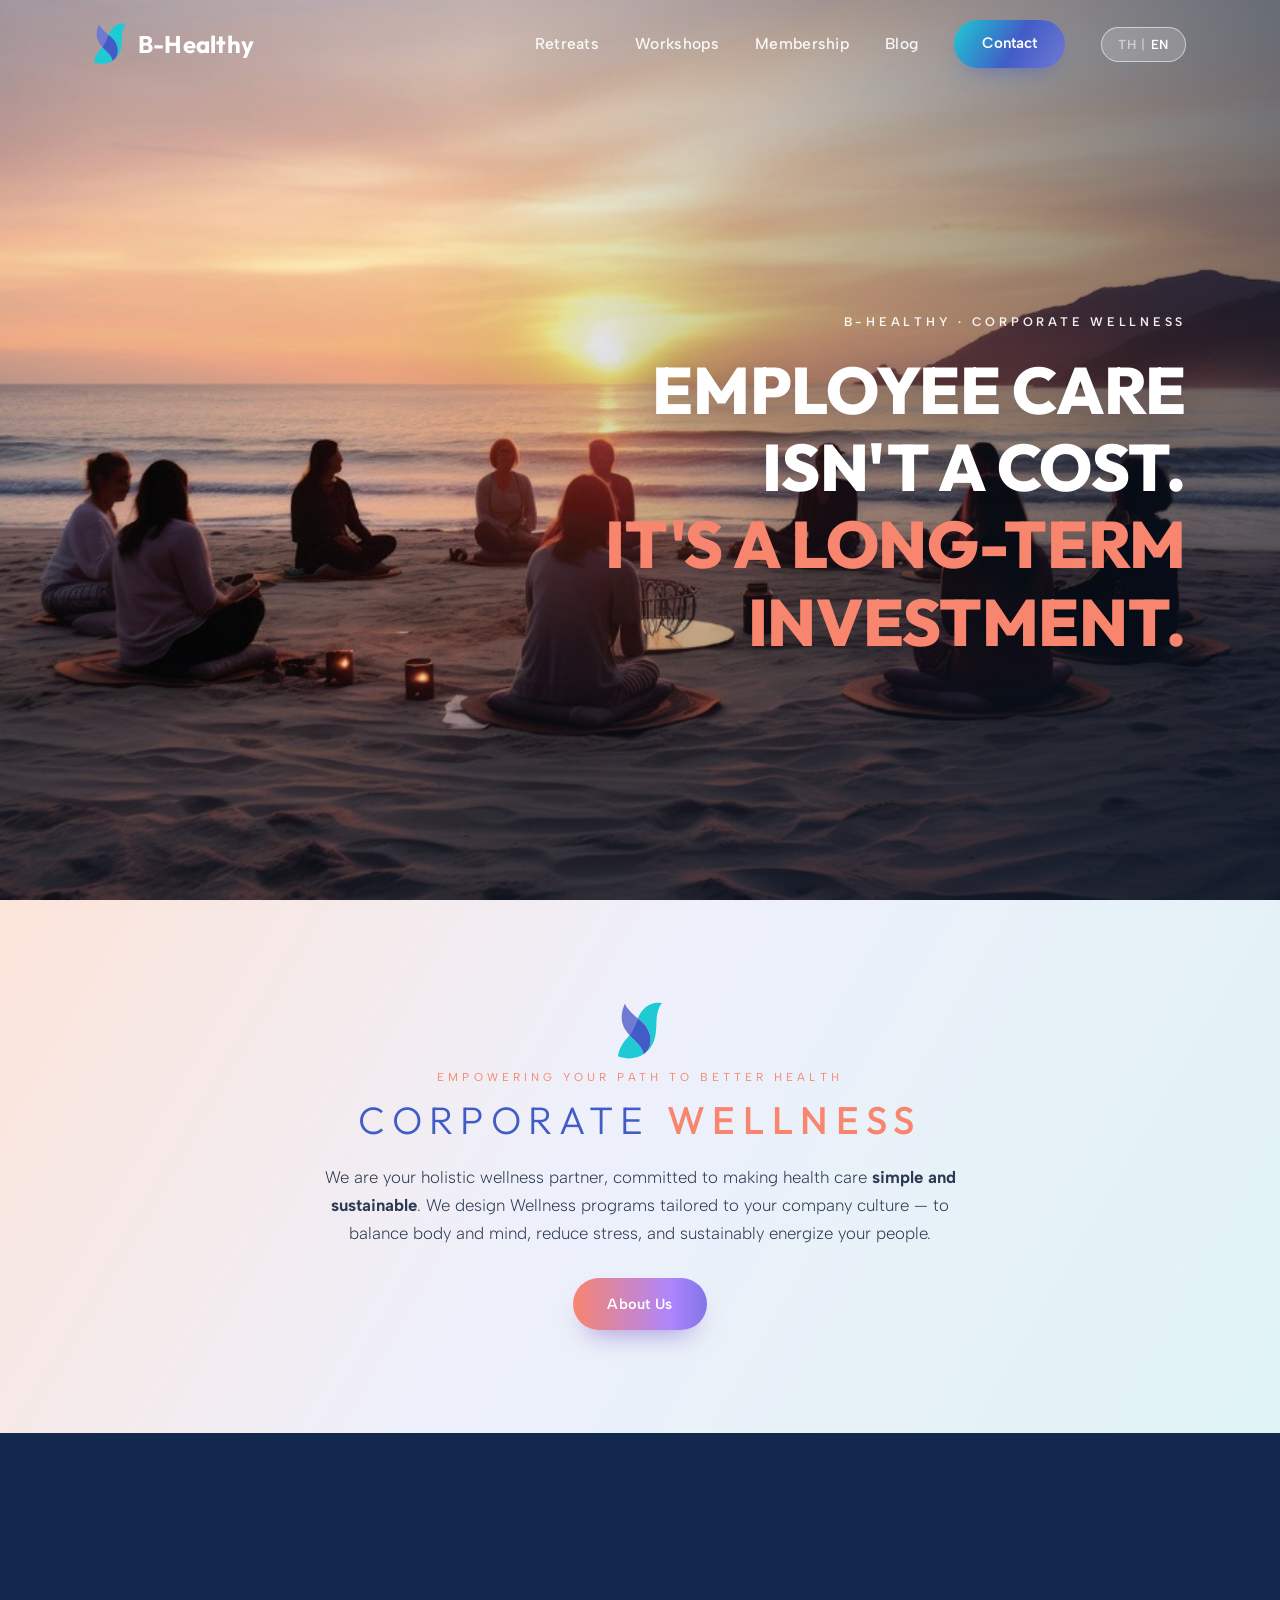
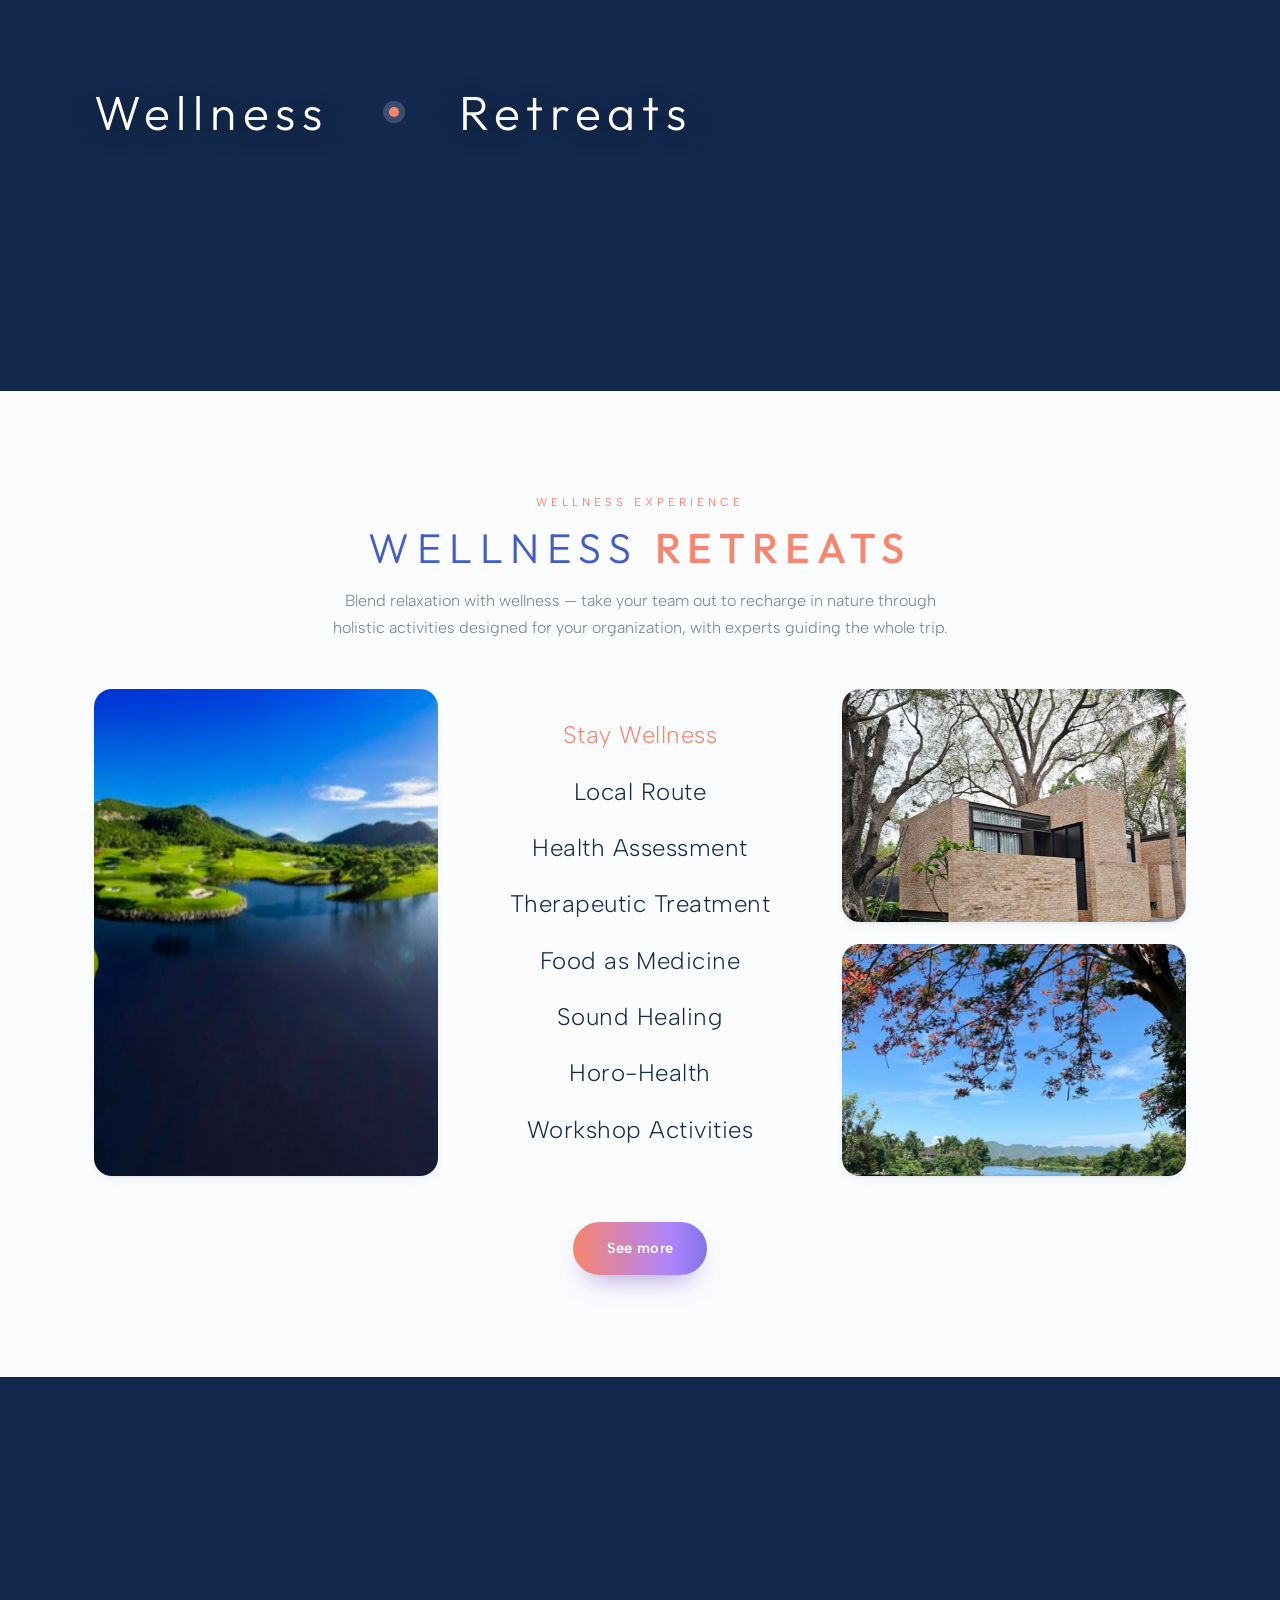
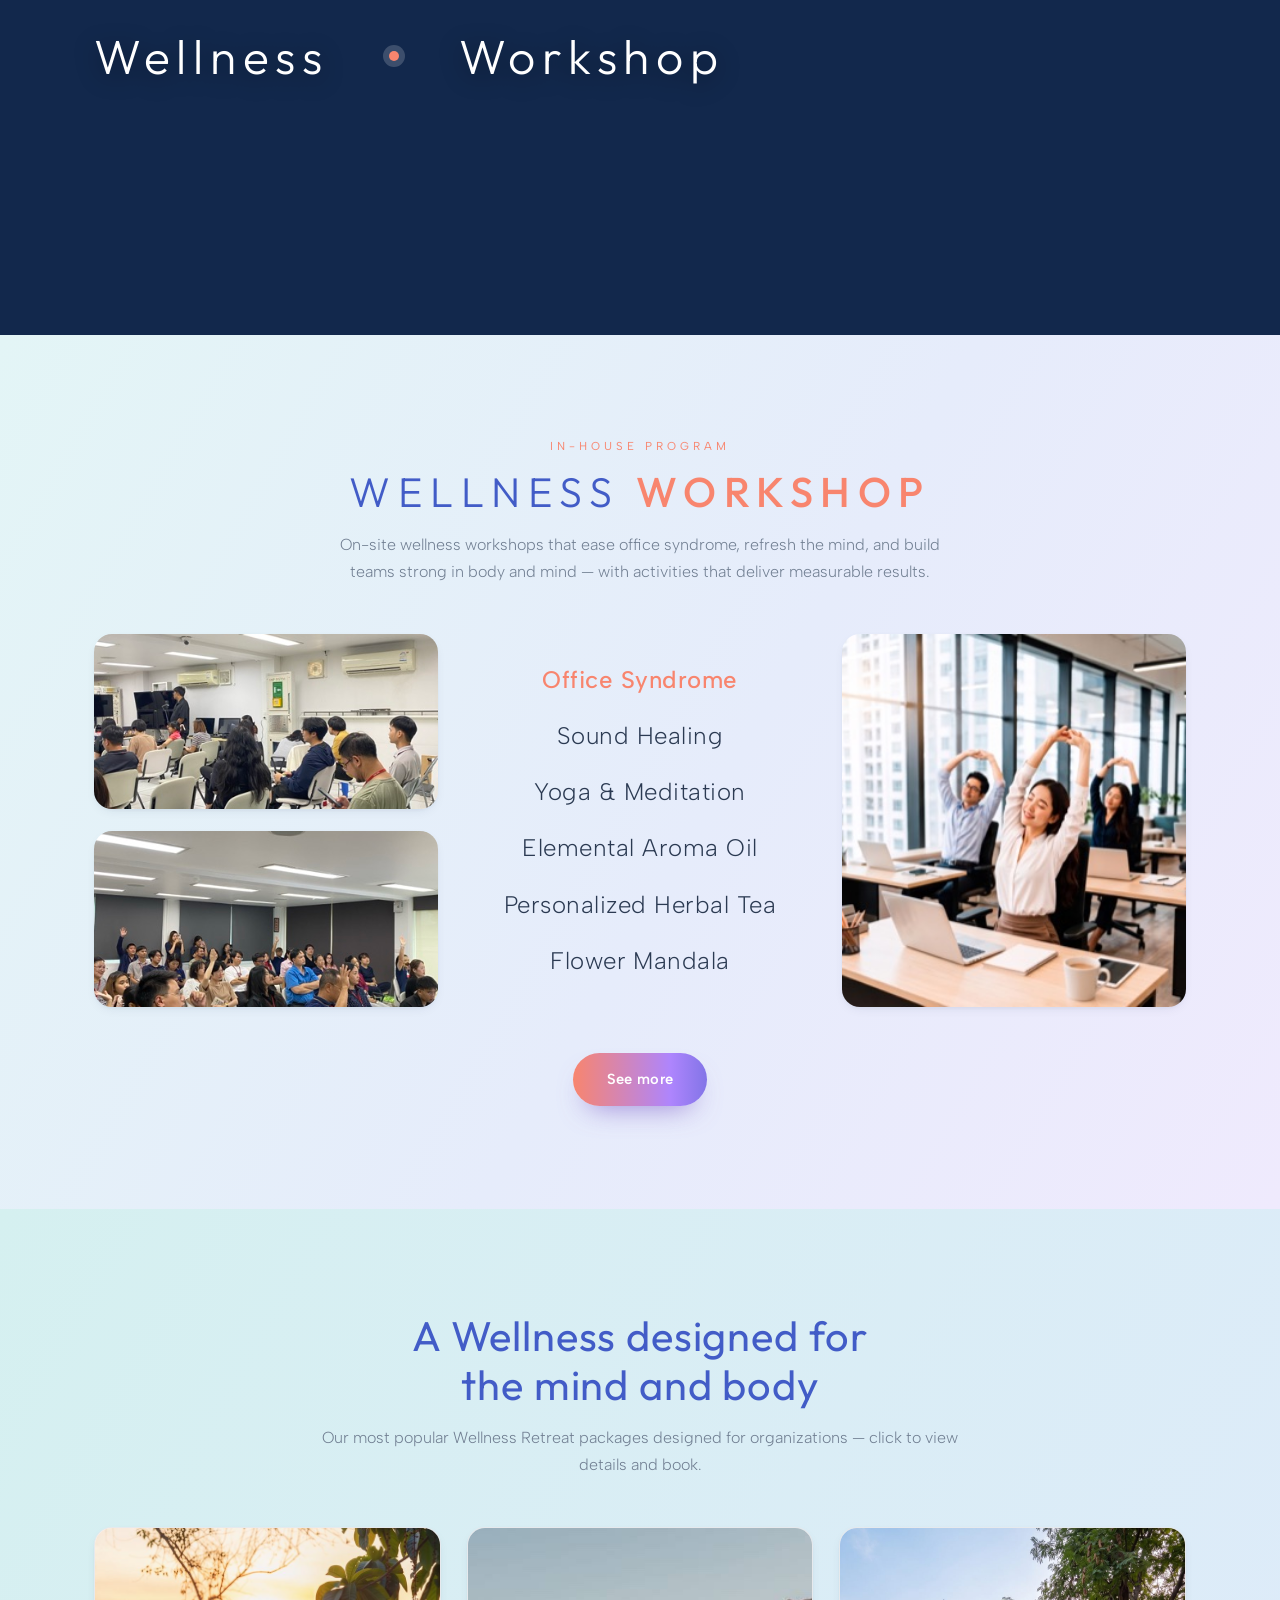
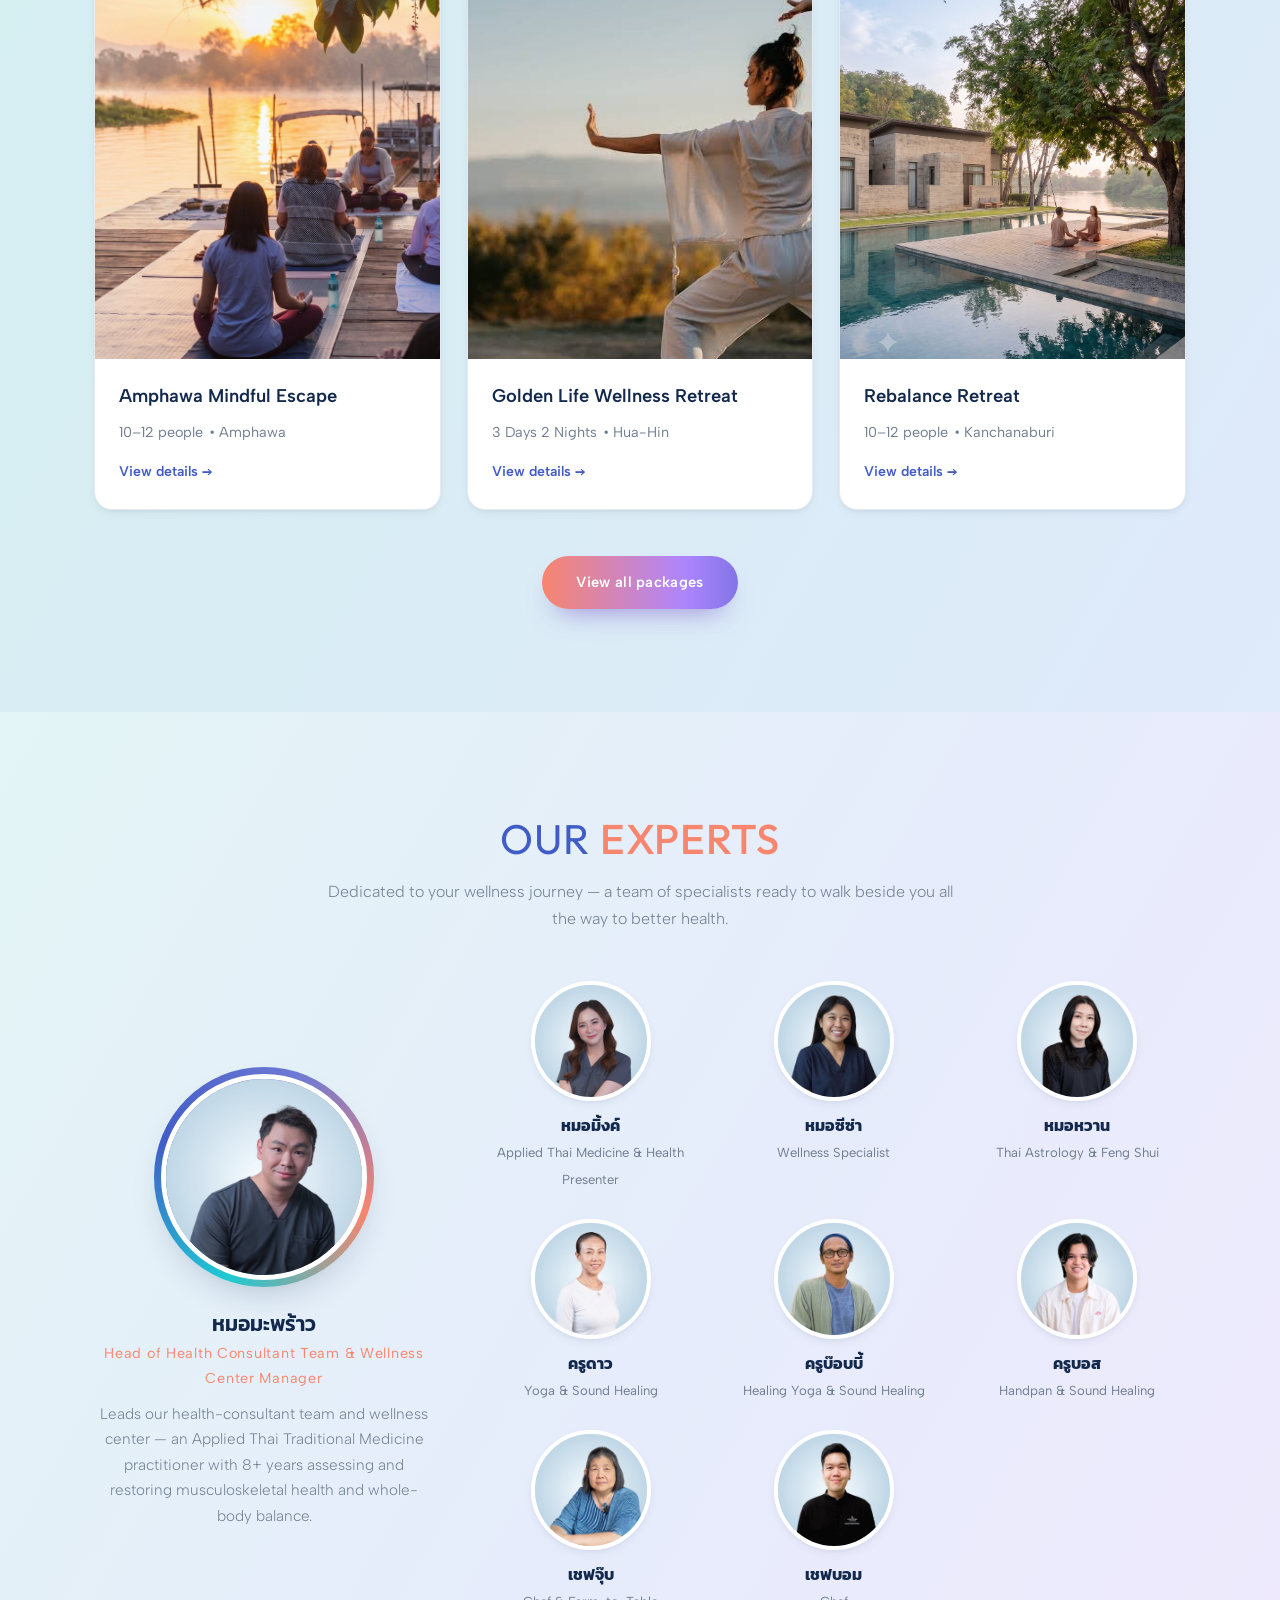
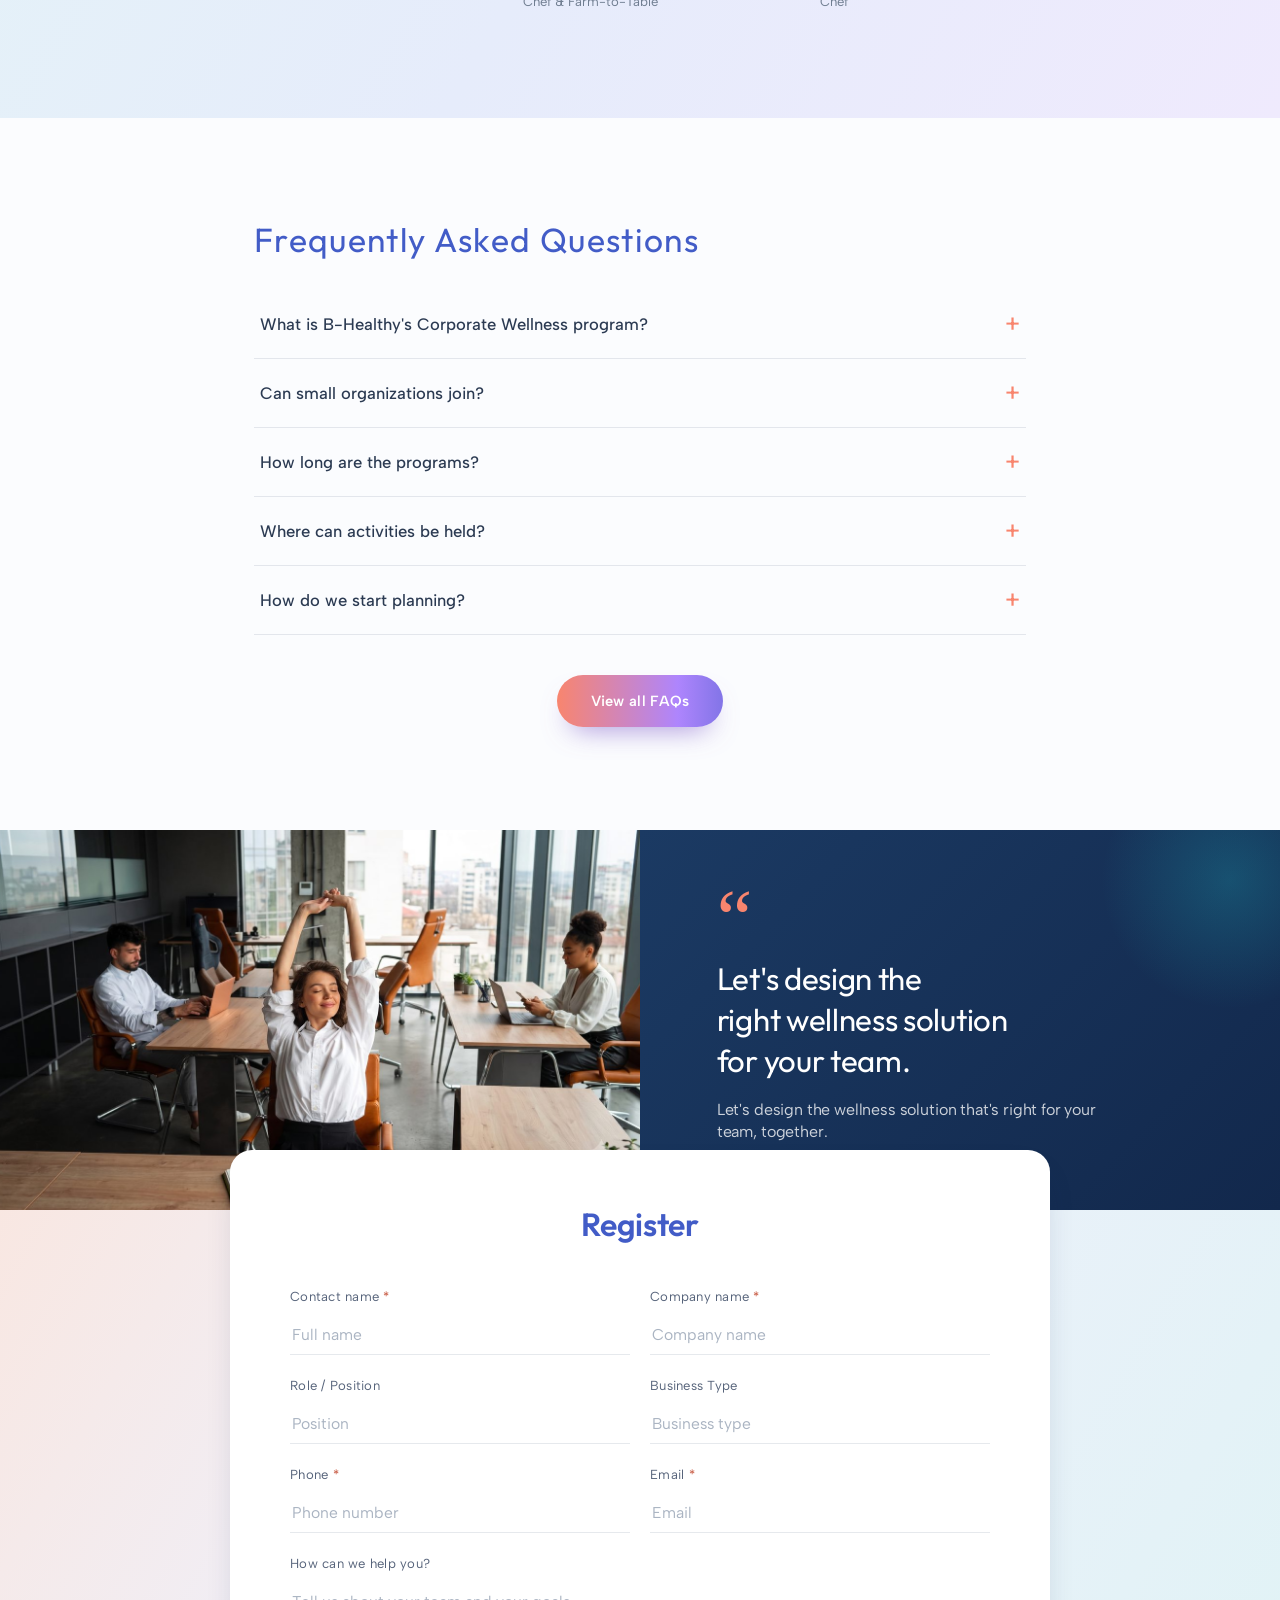
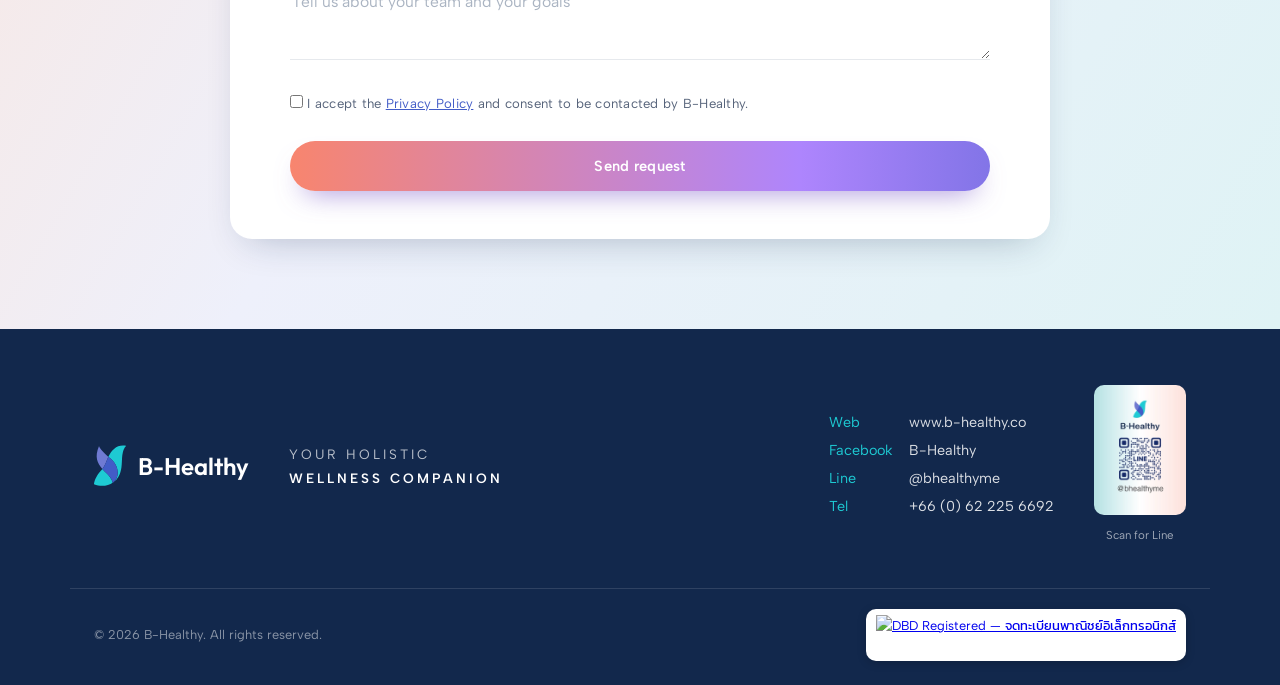
==== commit a0f9999d: "Member accounts: sign up, sign in, and a forgotten-password path with no e-mail Supabase's built-in " ====
--- a/index.html
+++ b/index.html
@@ -20,7 +20,7 @@
   <meta name="twitter:card" content="summary_large_image" />
   <!-- The site also answers on b-healthy-ten.vercel.app; canonical keeps ranking on one host. -->
   <link rel="canonical" href="https://www.b-healthy.co/" />
-  <link rel="stylesheet" href="css/styles.css?v=20261007a" />
+  <link rel="stylesheet" href="css/styles.css?v=20261013c" />
 </head>
 <body>
 
@@ -337,11 +337,12 @@
     </div>
   </div>
 
-  <script src="js/config.js?v=20260718g"></script>
-  <script src="js/track.js?v=20261007a"></script>
+  <script src="js/config.js?v=20261013a"></script>
+  <script src="js/track.js?v=20261008a"></script>
+  <script src="js/auth.js?v=20261013b"></script>
   <script src="js/core.js?v=20261007a"></script>
-  <script src="js/submit.js?v=20260731d"></script>
-  <script src="js/i18n.js"></script>
+  <script src="js/submit.js?v=20261013a"></script>
+  <script src="js/i18n.js?v=20261008a"></script>
   <script src="js/main.js?v=20260731d"></script>
   <script src="js/footer.js?v=20260731b"></script>
   <script src="js/topics.js?v=20260731f"></script>
--- a/css/styles.css
+++ b/css/styles.css
@@ -422,7 +422,12 @@
 
 .form__row { display: grid; grid-template-columns: 1fr 1fr; gap: 20px; margin-bottom: 20px; }
 .form label { display: block; font-size: .82rem; color: var(--muted); font-weight: 400; letter-spacing: .02em; }
-.form label span { color: var(--coral); }
+/* Coral was meant for the required "*" alone, but the rule caught the label
+   text too — every field name on the contact form read at 2.45:1 against
+   white, under half of WCAG's 4.5:1. Label text now takes the label colour;
+   the asterisk keeps a coral dark enough to read (4.9:1). */
+.form label span { color: #c2492f; }
+.form label span[data-en] { color: #56637a; }
 .form input, .form textarea, .form select {
   width: 100%; margin-top: 7px;
   border: 0; border-bottom: 1.5px solid var(--line);
@@ -1221,6 +1226,208 @@
 }
 .post__fig { margin: 34px 0; }
 
+/* ---- member account -------------------------------------------------------- */
+/* The site's --muted (#6f7d90) reads at 4.1–4.2:1, just under WCAG AA. On a
+   page that is nothing but form instructions and error messages that matters,
+   so this page darkens it locally rather than changing the whole site's tone. */
+.ac { --muted: #56637a; }
+.ac-sec { padding: clamp(46px, 7vw, 86px) 0 clamp(70px, 9vw, 110px); background: var(--grad-cool); min-height: 60vh; }
+.ac-wrap { max-width: 480px; background: #fff; border-radius: 22px; box-shadow: var(--shadow-md);
+  padding: clamp(26px, 5vw, 40px) clamp(20px, 5vw, 40px); }
+.ac-wrap--wide { max-width: 860px; background: transparent; box-shadow: none; padding: 0 20px; }
+.ac-tabs { display: flex; gap: 4px; background: #f1f4f9; border-radius: 999px; padding: 4px; margin-bottom: 26px; }
+.ac-tabs a { flex: 1; text-align: center; padding: 10px 12px; border-radius: 999px; font-weight: 500;
+  font-size: .92rem; color: #56637a; text-decoration: none; transition: background .15s, color .15s; }
+.ac-tabs a.is-active { background: #fff; color: var(--navy); box-shadow: var(--shadow-sm); }
+.ac-title { font-size: clamp(1.45rem, 3.4vw, 1.9rem); color: var(--navy); line-height: 1.3; margin-bottom: 8px; }
+.ac-lead { color: var(--muted); font-weight: 300; line-height: 1.8; margin-bottom: 20px; }
+.ac-form { margin-top: 18px; }
+.ac-form .form__row { margin-bottom: 16px; }
+.ac-form .form__full { margin-bottom: 18px; }
+.ac-submit { width: 100%; margin-top: 6px; padding: 14px 20px; font-size: 1rem; }
+.ac-forgot { text-align: right; margin: -8px 0 16px; font-size: .86rem; }
+.ac-forgot a, .ac-alt a, .ac-link { color: var(--brand-blue); font-weight: 500; text-decoration: none; }
+.ac-forgot a:hover, .ac-alt a:hover, .ac-link:hover { text-decoration: underline; }
+.ac-link { background: none; border: 0; padding: 0; font: inherit; cursor: pointer; font-size: .9rem; }
+.ac-alt { text-align: center; margin-top: 22px; color: var(--muted); font-size: .9rem; }
+.ac-back { display: inline-block; color: var(--muted); font-size: .86rem; text-decoration: none; margin-bottom: 14px; }
+.ac-back:hover { color: var(--brand-blue); }
+.ac-note { color: var(--muted); font-size: .8rem; line-height: 1.65; margin: -4px 0 16px; }
+.ac-msg { border-radius: 12px; padding: 11px 14px; font-size: .88rem; line-height: 1.6; margin: 4px 0 16px; }
+.ac-msg.is-err { background: #fdecea; color: #b3261e; }
+.ac-msg.is-ok { background: #e7f6ef; color: #17734b; }
+.ac-msg.is-info { background: #eef3fb; color: var(--navy); }
+.ac-msg a { color: inherit; font-weight: 600; }
+.ac-msg-act { margin: -8px 0 16px; font-size: .9rem; }
+.ac-msg-act a { color: var(--brand-blue); font-weight: 600; }
+
+/* password with its own show / hide button */
+.pwf label { display: block; margin-bottom: 0; }
+.pw { position: relative; }
+.pw input { width: 100%; padding-right: 46px !important; }
+.pw__eye { position: absolute; right: 2px; top: 50%; transform: translateY(-50%);
+  width: 40px; height: 40px; display: grid; place-items: center;
+  background: none; border: 0; border-radius: 10px; color: var(--muted); cursor: pointer; }
+.pw__eye:hover { color: var(--navy); }
+.pw__eye:focus-visible { outline: 2px solid var(--brand-blue); outline-offset: 0; }
+.pw__eye[aria-pressed="true"] { color: var(--brand-blue); }
+.pwf__hint { font-size: .8rem; color: var(--muted); margin-top: 7px; min-height: 1.2em; }
+.pwf__hint.is-ok { color: #17734b; }
+.pwf__hint.is-err { color: #b3261e; }
+.pwf__caps { font-size: .8rem; color: #9a5b00; margin-top: 6px; }
+.pwf__caps::before { content: "⇪ "; }
+
+/* signed-in page */
+.ac-head { display: flex; align-items: flex-end; justify-content: space-between; gap: 16px; flex-wrap: wrap; margin-bottom: 22px; }
+.ac-kicker { font-family: var(--font-en); font-size: .74rem; font-weight: 600; letter-spacing: .12em; text-transform: uppercase; color: var(--muted); }
+.ac-grid { display: grid; grid-template-columns: 1fr 1fr; gap: 16px; }
+.ac-card { background: #fff; border-radius: 18px; box-shadow: var(--shadow-sm); padding: 24px; min-width: 0; }
+.ac-card--wide { grid-column: 1 / -1; }
+.ac-card__h { font-size: 1.02rem; color: var(--navy); margin-bottom: 14px; }
+.ac-dir { font-size: 1.25rem; color: var(--navy); margin-bottom: 2px; }
+.ac-dir span { color: var(--muted); font-size: 1rem; }
+.ac-small { color: var(--muted); font-size: .85rem; line-height: 1.7; margin-bottom: 14px; }
+.ac-codes { list-style: none; display: flex; flex-direction: column; gap: 8px; }
+.ac-codes li { display: flex; justify-content: space-between; align-items: center; gap: 10px; font-size: .85rem; color: var(--muted); }
+.ac-codes code { font-family: ui-monospace, Menlo, monospace; font-weight: 700; letter-spacing: .08em;
+  color: var(--navy); background: #f1f4f9; border-radius: 8px; padding: 4px 10px; }
+.ac-row { display: flex; align-items: center; gap: 18px; flex-wrap: wrap; }
+.ac-card input[readonly] { background: #f6f8fb; color: var(--muted); }
+.ac-danger { border: 1px solid #f3c7c2; }
+.ac-danger .ac-card__h { color: #b3261e; }
+.ac-btn-danger { background: #b3261e; color: #fff; }
+.ac-btn-danger:hover { background: #8f1d17; }
+.ac-del .form__full { max-width: 340px; }
+
+.nav__acct { white-space: nowrap; }
+
+@media (max-width: 640px) {
+  .ac-grid { grid-template-columns: 1fr; }
+  .ac-wrap--wide { padding: 0 16px; }
+}
+
+/* ---- personal wellness check ------------------------------------------- */
+.wc-hero { padding: clamp(80px, 11vw, 140px) 0 clamp(60px, 8vw, 96px); background: var(--grad-cool); }
+.wc-hero__inner { max-width: 760px; text-align: center; }
+.wc-kicker {
+  display: inline-block; font-family: var(--font-en); font-weight: 600; font-size: .74rem;
+  letter-spacing: .14em; text-transform: uppercase; color: #fff; background: var(--pill-grad);
+  padding: 7px 18px; border-radius: 999px; margin-bottom: 20px;
+}
+.wc-hero__title { font-size: clamp(1.7rem, 4.2vw, 2.8rem); color: var(--navy); line-height: 1.25; margin-bottom: 16px; }
+.wc-hero__sub { color: var(--muted); font-weight: 300; line-height: 1.85; max-width: 580px; margin: 0 auto 30px; }
+.wc-start { font-size: 1rem; padding: 15px 38px; }
+.wc-note { color: var(--muted); font-size: .78rem; line-height: 1.7; max-width: 520px; margin: 26px auto 0; }
+
+.wc-sec { padding: clamp(50px, 7vw, 84px) 0 clamp(70px, 9vw, 110px); }
+.wc-wrap { max-width: 680px; }
+.wc-bar { height: 4px; border-radius: 999px; background: rgba(18,40,76,.08); overflow: hidden; }
+.wc-bar span { display: block; height: 100%; background: var(--pill-grad); border-radius: 999px; transition: width .35s var(--ease); }
+.wc-count { font-family: var(--font-en); font-size: .76rem; letter-spacing: .1em; text-transform: uppercase; color: var(--muted); margin: 14px 0 6px; }
+.wc-title { font-size: clamp(1.35rem, 3vw, 1.9rem); color: var(--navy); line-height: 1.35; }
+.wc-title--lg { font-size: clamp(1.7rem, 4vw, 2.4rem); margin-bottom: 34px; }
+.wc-hint { color: var(--muted); font-weight: 300; font-size: .9rem; line-height: 1.75; margin-top: 8px; }
+
+.wc-q { border: 0; padding: 0; margin: 30px 0 0; }
+.wc-q__label { font-size: 1rem; font-weight: 500; color: var(--ink); margin-bottom: 14px; padding: 0; }
+.wc-opts { display: flex; flex-direction: column; gap: 9px; }
+.wc-opt {
+  position: relative; display: flex; align-items: center; gap: 12px;
+  padding: 15px 18px; border: 1.5px solid var(--line); border-radius: 14px;
+  background: #fff; cursor: pointer; font-weight: 300; line-height: 1.5;
+  transition: border-color .15s, background .15s, transform .12s var(--ease);
+}
+.wc-opt:hover { border-color: var(--brand-cyan); }
+.wc-opt:active { transform: scale(.995); }
+.wc-opt input { position: absolute; opacity: 0; pointer-events: none; }
+.wc-opt::before {
+  content: ""; flex: none; width: 19px; height: 19px; border-radius: 50%;
+  border: 1.5px solid var(--line); transition: border-color .15s, box-shadow .15s;
+}
+.wc-opt.is-on { border-color: var(--brand-cyan); background: #f2fbfc; font-weight: 400; }
+.wc-opt.is-on::before { border-color: var(--brand-cyan); box-shadow: inset 0 0 0 4.5px var(--brand-cyan); }
+/* The real radio is hidden, so the ring has to be drawn on the label it
+   lives in — otherwise keyboard users move through the options blind. */
+.wc-opt:has(input:focus-visible) { outline: 2px solid var(--brand-blue); outline-offset: 2px; border-color: var(--brand-blue); }
+.wc-opt input:focus-visible + span { text-decoration: underline; }
+
+.wc-err { color: var(--coral); font-size: .88rem; font-weight: 500; margin-top: 16px; display: none; }
+.wc-err.show, .wc-err:not(:empty) { display: block; }
+.wc-nav { display: flex; gap: 10px; align-items: center; margin-top: 30px; }
+.wc-nav .btn--primary { margin-left: auto; }
+
+/* ---- the guide ---- */
+.wc-result .wc-kicker { margin-bottom: 14px; }
+.wc-block { padding: 30px 0; border-top: 1px solid var(--line); }
+.wc-block:first-of-type { border-top: 0; padding-top: 0; }
+.wc-block__h { display: flex; align-items: baseline; gap: 14px; font-size: 1.1rem; color: var(--navy); margin-bottom: 16px; }
+.wc-num { font-family: var(--font-en); font-weight: 700; font-size: .78rem; letter-spacing: .1em; color: var(--brand-cyan); }
+.wc-block p { color: var(--ink); font-weight: 300; line-height: 1.9; }
+.wc-lead { font-size: 1.07rem; font-weight: 400 !important; color: var(--navy) !important; margin-bottom: 12px; }
+
+.wc-dir { display: flex; gap: 12px; flex-wrap: wrap; margin-bottom: 22px; }
+.wc-dir > div { flex: 1 1 200px; padding: 18px 20px; border-radius: 16px; border: 1px solid var(--line); }
+.wc-dir__main { background: var(--grad-mint); }
+.wc-dir__tag { display: block; font-family: var(--font-en); font-size: .68rem; font-weight: 700; letter-spacing: .12em; text-transform: uppercase; color: var(--muted); margin-bottom: 5px; }
+.wc-dir strong { font-size: 1.3rem; color: var(--navy); }
+
+.wc-scores { list-style: none; display: flex; flex-direction: column; gap: 8px; }
+.wc-scores li { display: flex; align-items: center; gap: 12px; font-size: .88rem; }
+.wc-scores__n { flex: 0 0 92px; color: var(--muted); }
+.wc-scores__bar { flex: 1; height: 7px; border-radius: 999px; background: rgba(18,40,76,.07); overflow: hidden; }
+.wc-scores__bar i { display: block; height: 100%; background: var(--pill-grad); border-radius: 999px; }
+.wc-scores__v { flex: 0 0 30px; text-align: right; font-weight: 600; color: var(--navy); }
+
+.wc-match { display: grid; grid-template-columns: 136px 1fr; gap: 12px 18px; }
+.wc-match dt { font-weight: 600; color: var(--navy); font-size: .9rem; }
+.wc-match dd { color: var(--ink); font-weight: 300; line-height: 1.75; }
+
+.wc-exp { display: grid; grid-template-columns: repeat(auto-fit, minmax(210px, 1fr)); gap: 12px; }
+.wc-exp__card {
+  display: flex; flex-direction: column; gap: 8px; padding: 20px;
+  border: 1px solid var(--line); border-radius: 16px; background: #fff;
+  text-decoration: none; transition: border-color .18s, transform .18s var(--ease), box-shadow .18s;
+}
+.wc-exp__card:hover { border-color: var(--brand-cyan); transform: translateY(-2px); box-shadow: var(--shadow-sm); }
+.wc-exp__card strong { color: var(--navy); font-size: 1.02rem; }
+.wc-exp__card span { color: var(--brand-blue); font-size: .85rem; font-weight: 600; }
+
+.wc-offer { background: var(--grad-mint); border-radius: 20px; padding: 30px clamp(20px, 4vw, 34px); margin-top: 34px; border-top: 0; }
+.wc-offer__list { list-style: none; display: flex; flex-direction: column; gap: 9px; margin: 16px 0 22px; }
+.wc-offer__list li { position: relative; padding-left: 26px; color: var(--ink); font-weight: 400; line-height: 1.7; }
+.wc-offer__list li::before { content: "✓"; position: absolute; left: 0; color: var(--brand-cyan); font-weight: 700; }
+.wc-offer__form { margin-top: 4px; }
+.wc-offer__form .btn { margin-top: 4px; }
+.wc-offer--done { text-align: center; }
+.wc-code {
+  font-family: var(--font-en); font-weight: 800; font-size: clamp(1.6rem, 5vw, 2.3rem);
+  letter-spacing: .14em; color: var(--navy); background: #fff;
+  border: 2px dashed var(--brand-cyan); border-radius: 14px;
+  padding: 16px 20px; margin: 4px 0 18px; display: inline-block;
+}
+.wc-next { background: var(--grad-warm); border-radius: 20px; padding: 30px clamp(20px, 4vw, 34px); margin-top: 34px; border-top: 0; }
+.wc-next .btn { margin-top: 18px; }
+.wc-foot { display: flex; gap: 10px; flex-wrap: wrap; margin-top: 30px; }
+
+@media (max-width: 560px) {
+  .wc-match { grid-template-columns: 1fr; gap: 4px 0; }
+  .wc-match dd { margin-bottom: 12px; }
+  .wc-nav { flex-direction: column-reverse; align-items: stretch; }
+  .wc-nav .btn { width: 100%; margin-left: 0; }
+  .wc-foot .btn { width: 100%; }
+}
+
+/* Printing the guide is the substitute for emailing it, so it has to come
+   out clean: no nav, no footer, no buttons, no dead links. */
+@media print {
+  .nav, .footer, .wc-foot, .wc-next .btn, .wc-bar, .wc-count { display: none !important; }
+  .wc-sec { padding: 0; }
+  .wc-wrap { max-width: none; }
+  .wc-block { break-inside: avoid; }
+  .wc-exp__card span { display: none; }
+  body { background: #fff; }
+}
+
 /* ---- article gate -------------------------------------------------------
    The teaser stops mid-thought on purpose, so the last paragraph fades out
    rather than ending in a hard edge — the cut should read as "there is more",
@@ -1239,6 +1446,8 @@
   background: linear-gradient(180deg, rgba(251,252,254,0), var(--cream) 88%);
   pointer-events: none;
 }
+.post-gate--bare { margin-top: 34px; }
+.post-gate--bare::before { display: none; }
 .post-gate__h { font-size: clamp(1.15rem, 2.4vw, 1.5rem); color: var(--navy); margin-bottom: 8px; }
 .post-gate__sub { color: var(--muted); font-weight: 300; line-height: 1.7; max-width: 440px; margin: 0 auto 20px; }
 .post-gate__form { display: flex; gap: 10px; justify-content: center; flex-wrap: wrap; }
@@ -1252,6 +1461,9 @@
 .post-gate__msg { display: none; margin-top: 14px; font-size: .88rem; font-weight: 500; }
 .post-gate__msg.show { display: block; }
 .post-gate__msg--err { color: var(--coral); }
+.post-gate__member { margin-top: 14px; font-size: .88rem; color: var(--muted); }
+.post-gate__member a { color: var(--brand-blue); font-weight: 600; text-decoration: none; margin-left: 4px; }
+.post-gate__member a:hover { text-decoration: underline; }
 .post-gate__fine {
   color: var(--muted); font-weight: 300; font-size: .76rem; line-height: 1.65;
   max-width: 460px; margin: 18px auto 0;
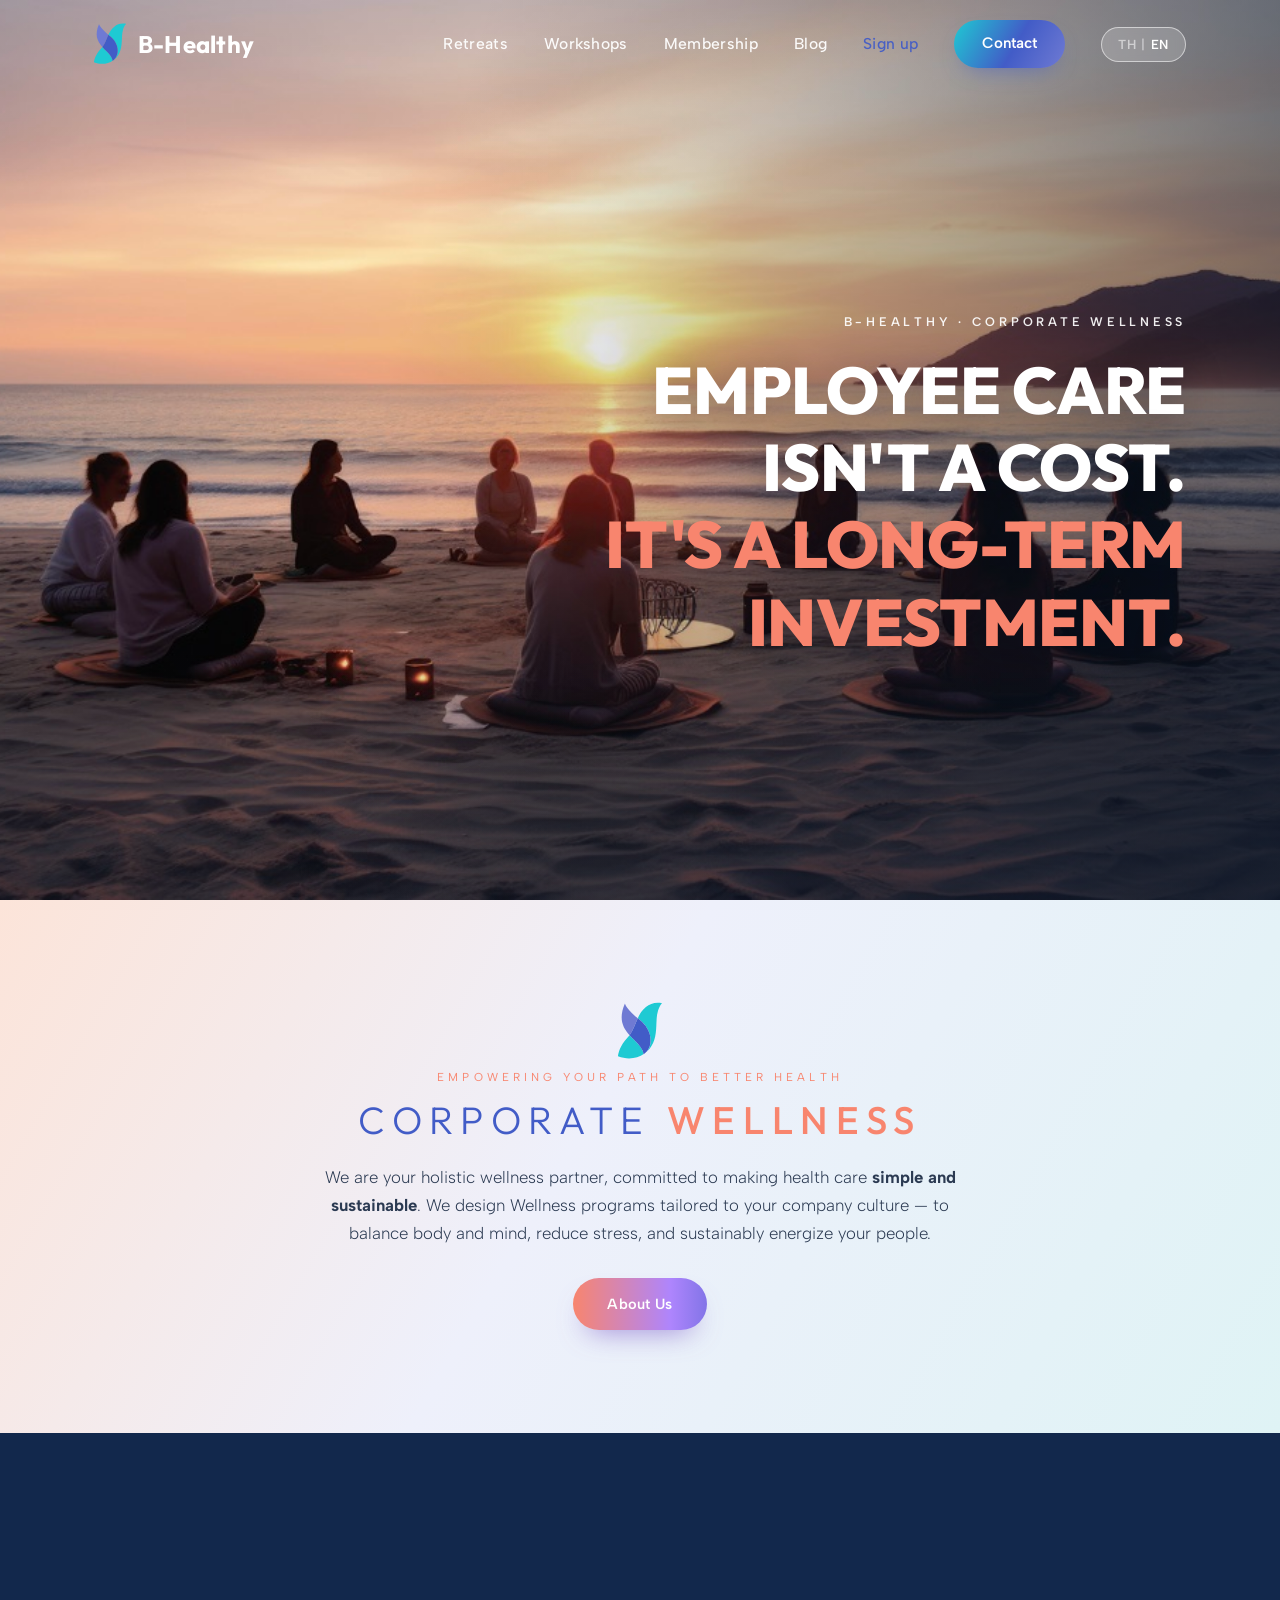
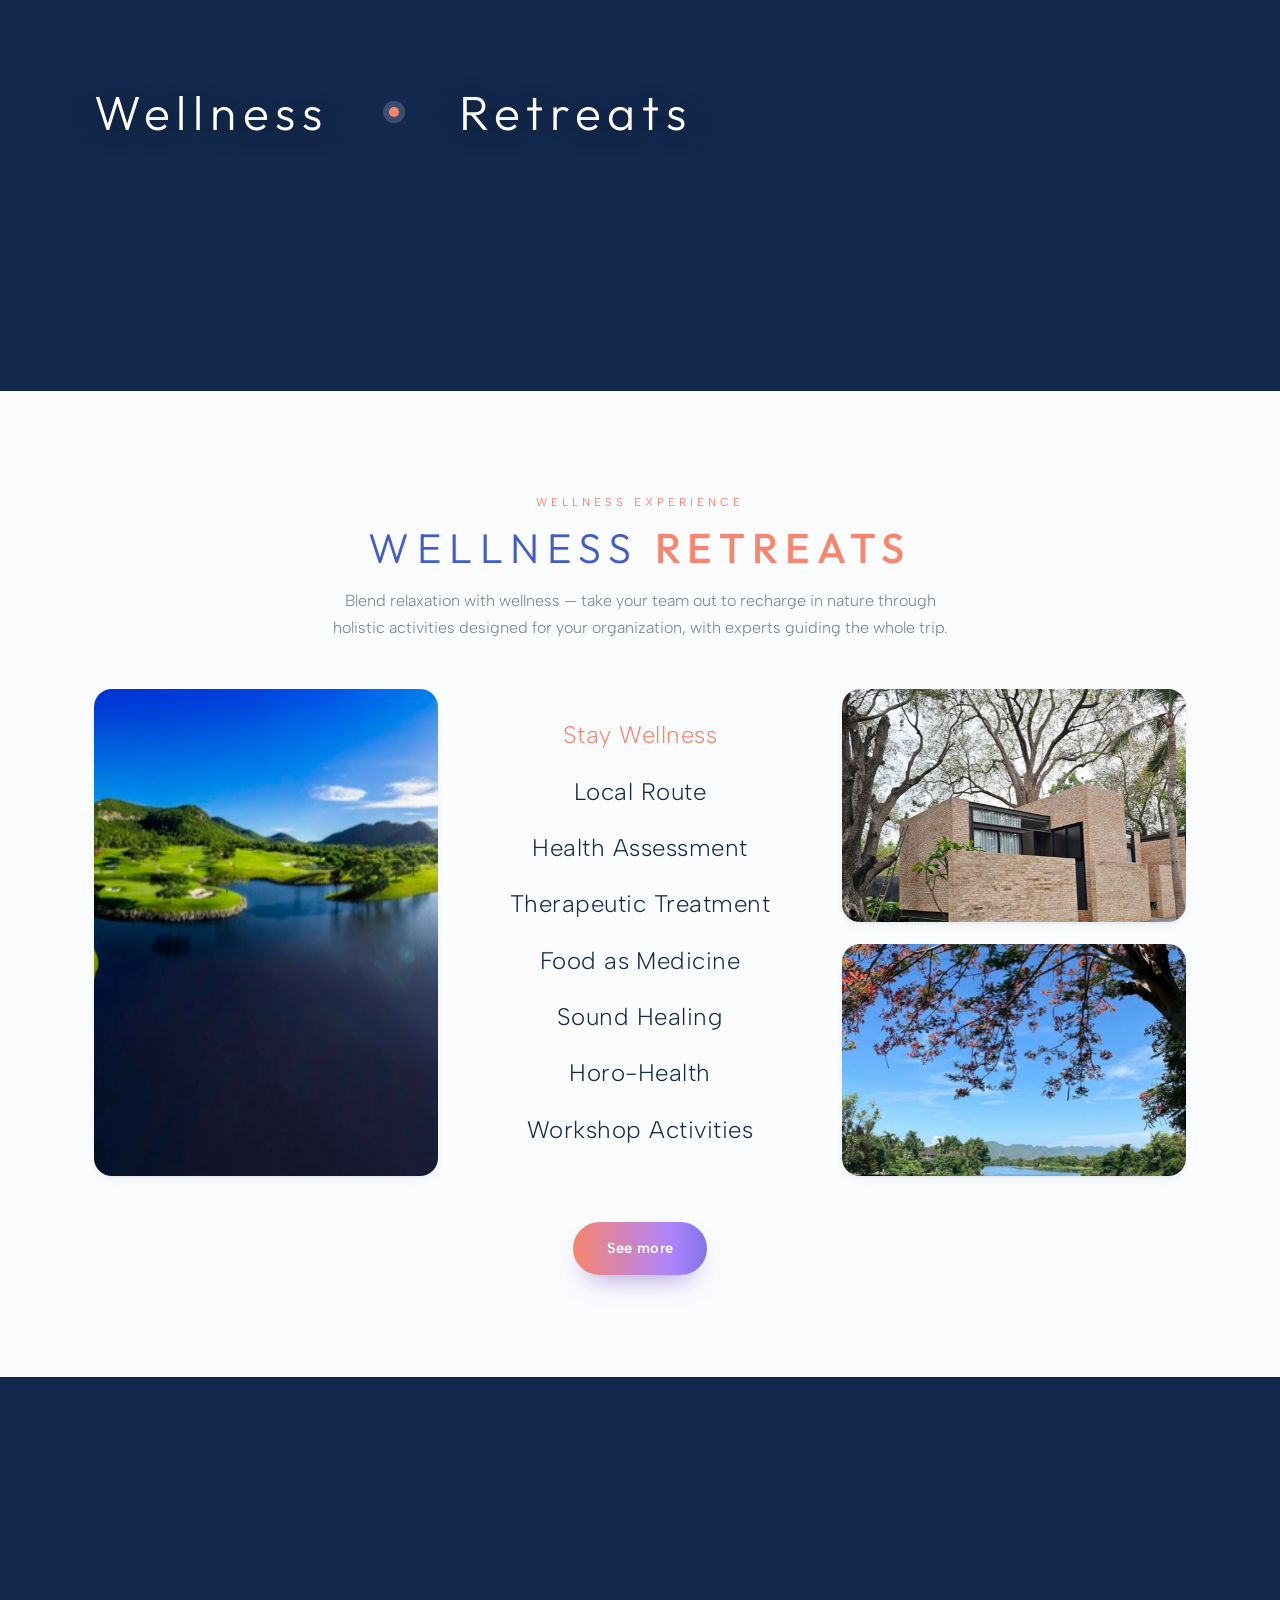
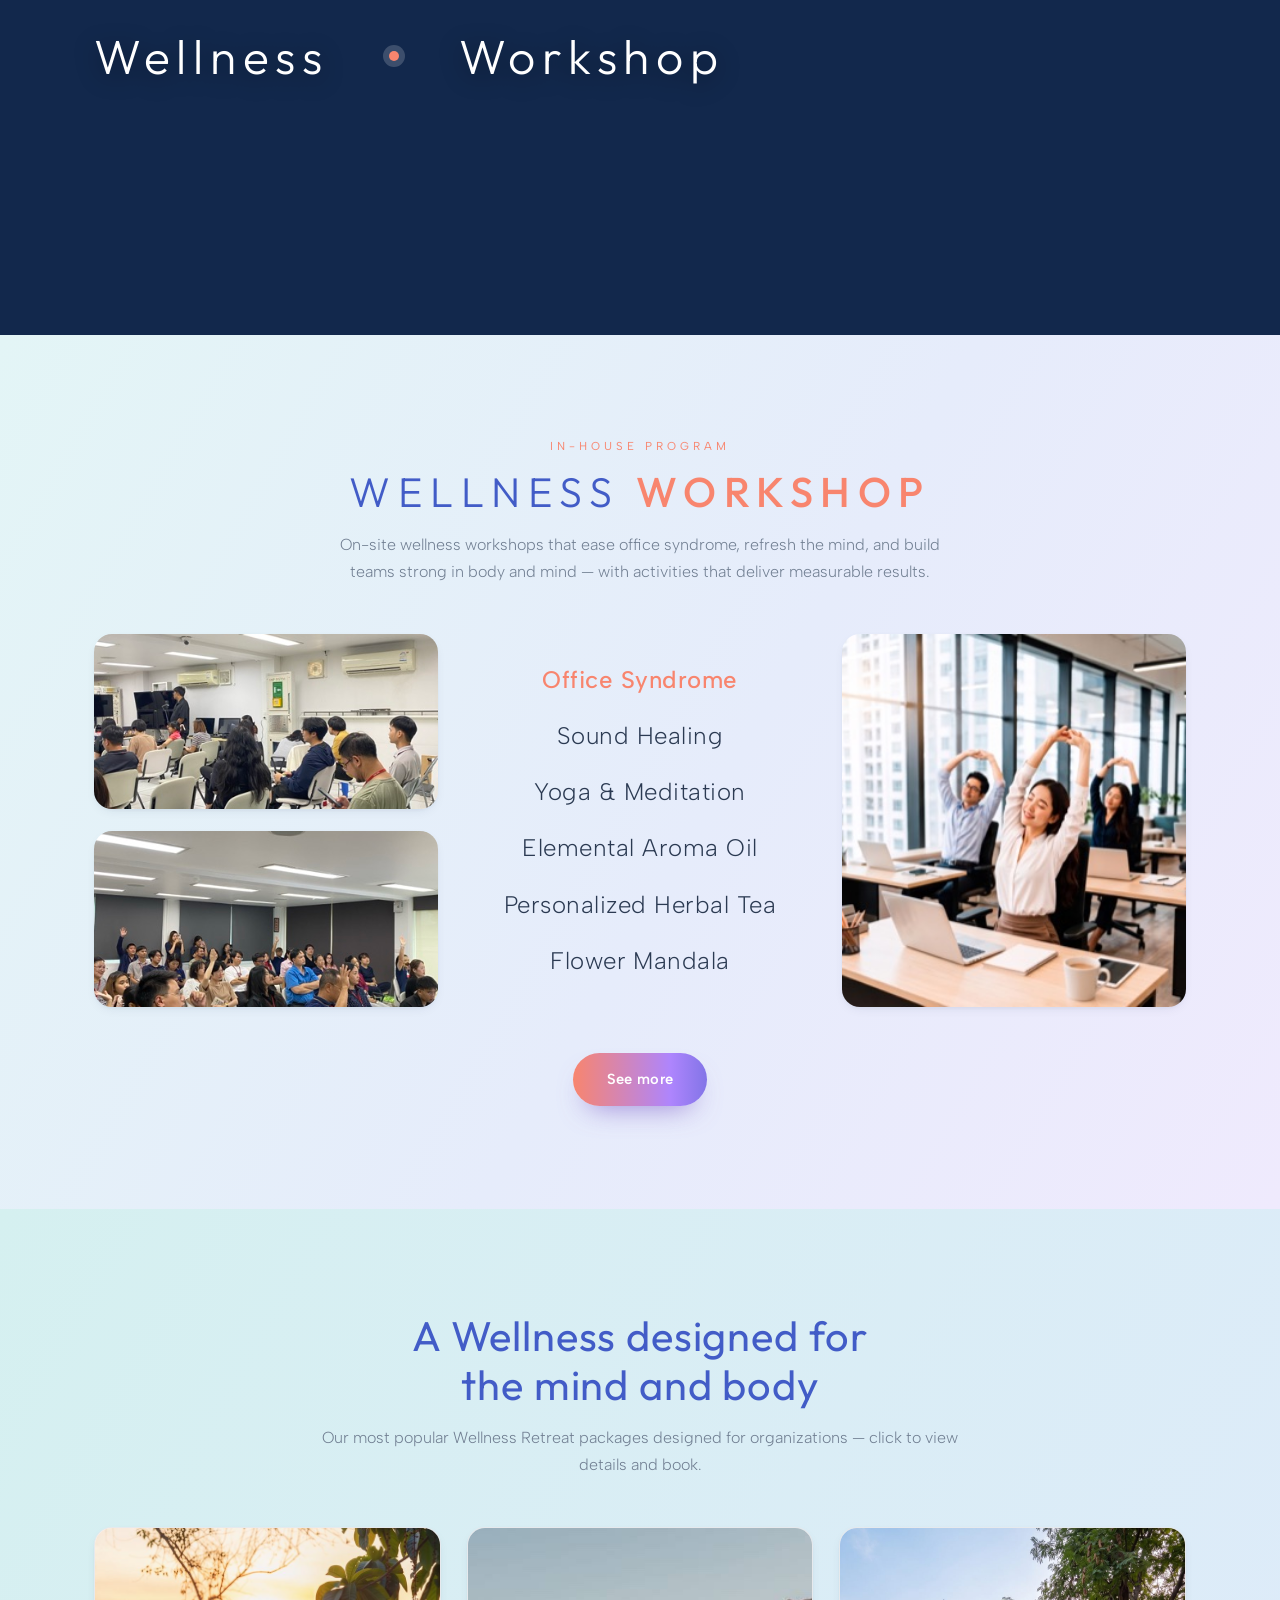
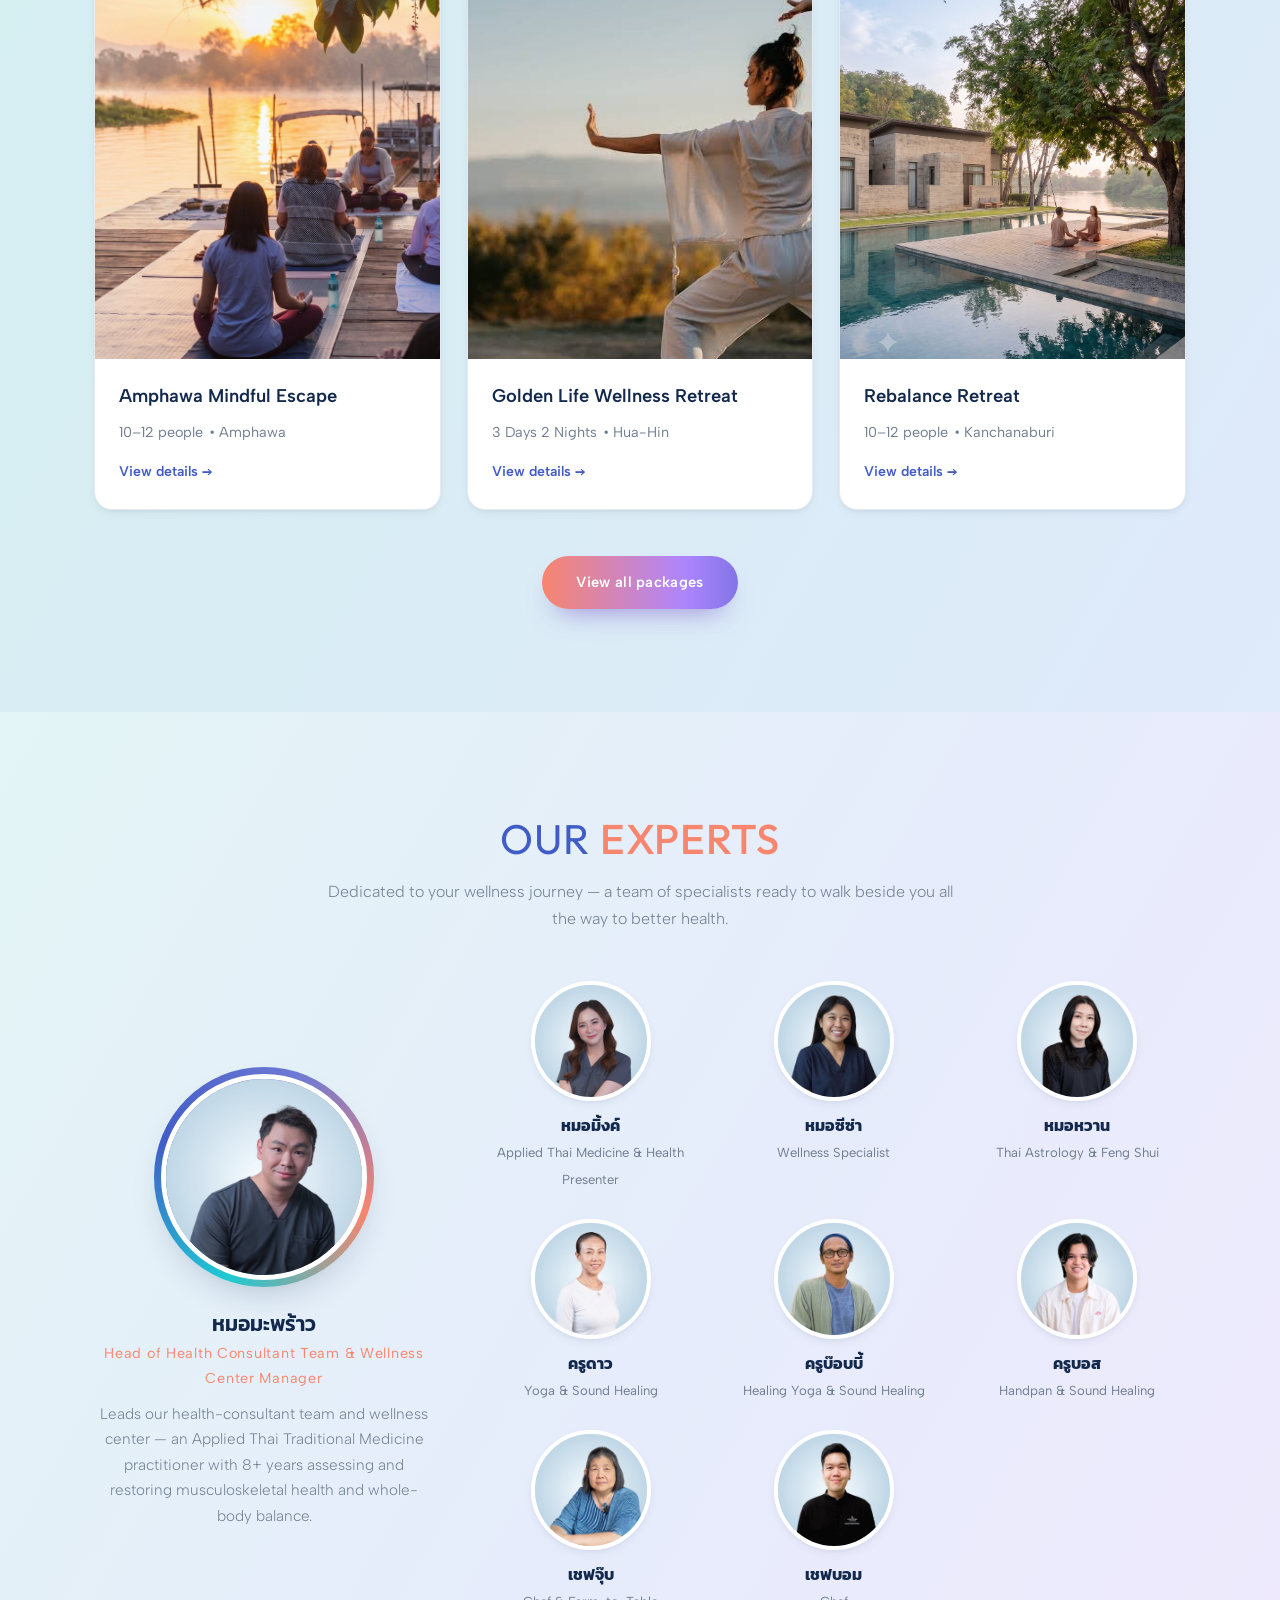
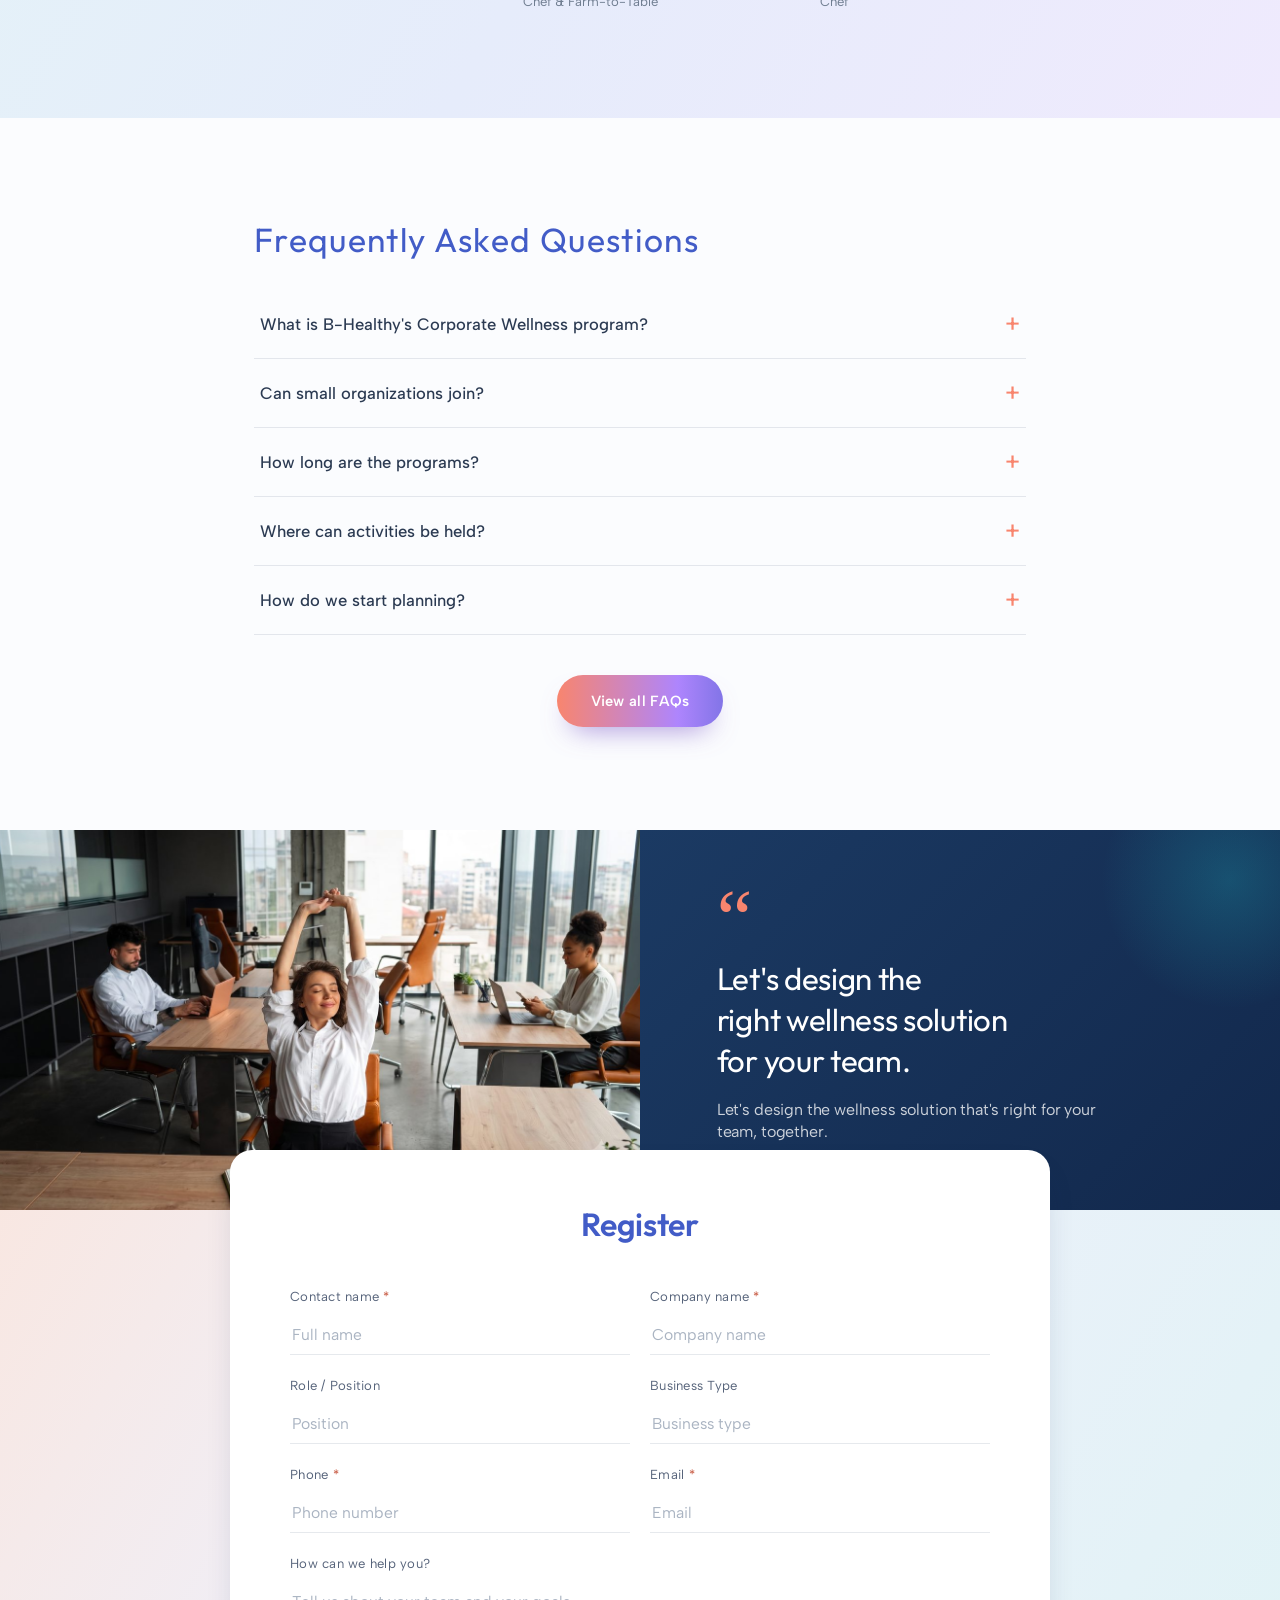
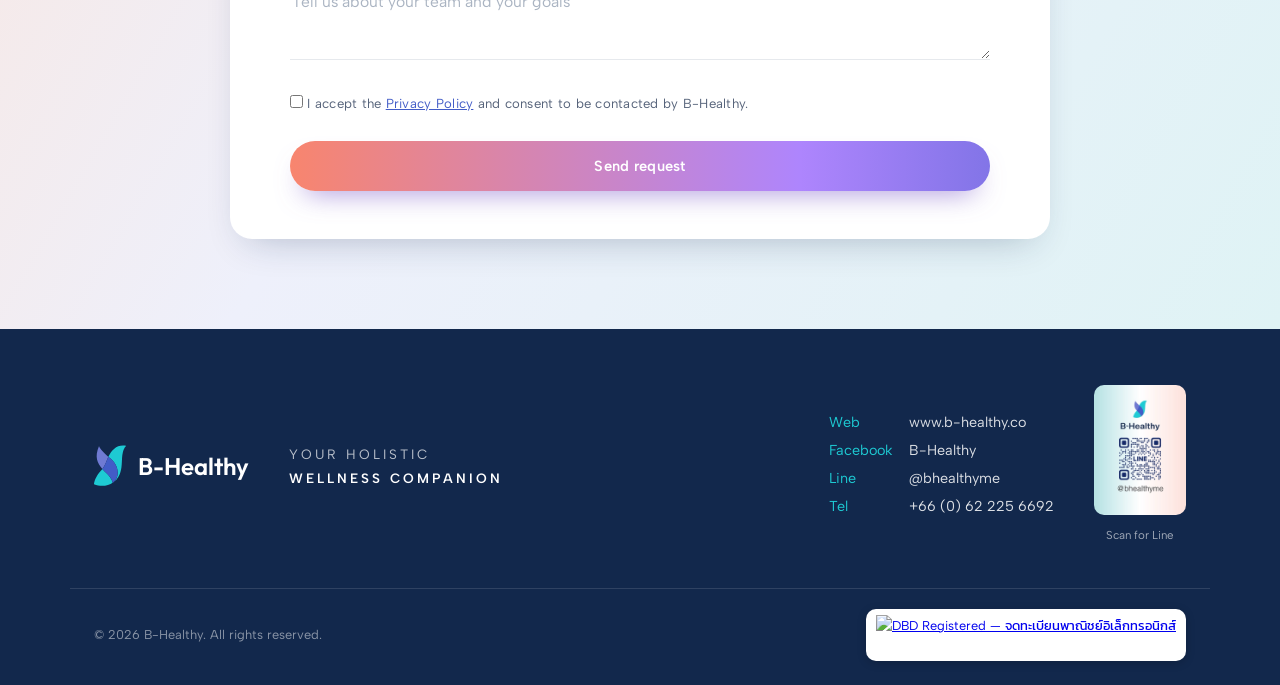
==== commit 48ef4cc3: "Make signing up easy to find Members are switched on, and the way in now shows up where readers are:" ====
--- a/index.html
+++ b/index.html
@@ -20,7 +20,7 @@
   <meta name="twitter:card" content="summary_large_image" />
   <!-- The site also answers on b-healthy-ten.vercel.app; canonical keeps ranking on one host. -->
   <link rel="canonical" href="https://www.b-healthy.co/" />
-  <link rel="stylesheet" href="css/styles.css?v=20261013c" />
+  <link rel="stylesheet" href="css/styles.css?v=20261014a" />
 </head>
 <body>
 
@@ -337,9 +337,9 @@
     </div>
   </div>
 
-  <script src="js/config.js?v=20261013a"></script>
+  <script src="js/config.js?v=20261014a"></script>
   <script src="js/track.js?v=20261008a"></script>
-  <script src="js/auth.js?v=20261013b"></script>
+  <script src="js/auth.js?v=20261014a"></script>
   <script src="js/core.js?v=20261007a"></script>
   <script src="js/submit.js?v=20261013a"></script>
   <script src="js/i18n.js?v=20261008a"></script>
--- a/css/styles.css
+++ b/css/styles.css
@@ -1300,6 +1300,22 @@
 .ac-del .form__full { max-width: 340px; }
 
 .nav__acct { white-space: nowrap; }
+/* "Sign up", for people who have never had an account here: the one nav
+   item asking for something, so it gets a little more than plain text. */
+.nav__acct--join { color: var(--brand-blue) !important; font-weight: 600; }
+
+.blog-join { display: flex; align-items: center; justify-content: space-between; gap: 14px 20px; flex-wrap: wrap;
+  background: var(--grad-mint); border-radius: 16px; padding: 16px 20px; margin: 0 0 22px; }
+.blog-join p { color: var(--ink); line-height: 1.6; }
+.blog-join strong { color: var(--navy); margin-right: 6px; }
+
+.wc-acct { background: #f6f9fd; border: 1px solid var(--line); border-radius: 14px; padding: 14px 16px 6px; margin: -6px 0 20px; }
+.wc-acct .form__check { margin-bottom: 8px; }
+.wc-acct__toggle span { color: var(--ink) !important; font-weight: 500; }
+.wc-acct__fields { padding-top: 6px; }
+.wc-acct__fields .form__full { margin-bottom: 14px; }
+.wc-signin { margin: -4px 0 16px; font-size: .9rem; }
+.wc-signin a { color: var(--brand-blue); font-weight: 600; }
 
 @media (max-width: 640px) {
   .ac-grid { grid-template-columns: 1fr; }
@@ -1461,6 +1477,9 @@
 .post-gate__msg { display: none; margin-top: 14px; font-size: .88rem; font-weight: 500; }
 .post-gate__msg.show { display: block; }
 .post-gate__msg--err { color: var(--coral); }
+.post-gate__or { display: flex; align-items: center; gap: 12px; margin: 18px 0 12px; color: var(--muted); font-size: .8rem; }
+.post-gate__or::before, .post-gate__or::after { content: ""; flex: 1; height: 1px; background: var(--line); }
+.post-gate__join { width: 100%; max-width: 420px; }
 .post-gate__member { margin-top: 14px; font-size: .88rem; color: var(--muted); }
 .post-gate__member a { color: var(--brand-blue); font-weight: 600; text-decoration: none; margin-left: 4px; }
 .post-gate__member a:hover { text-decoration: underline; }
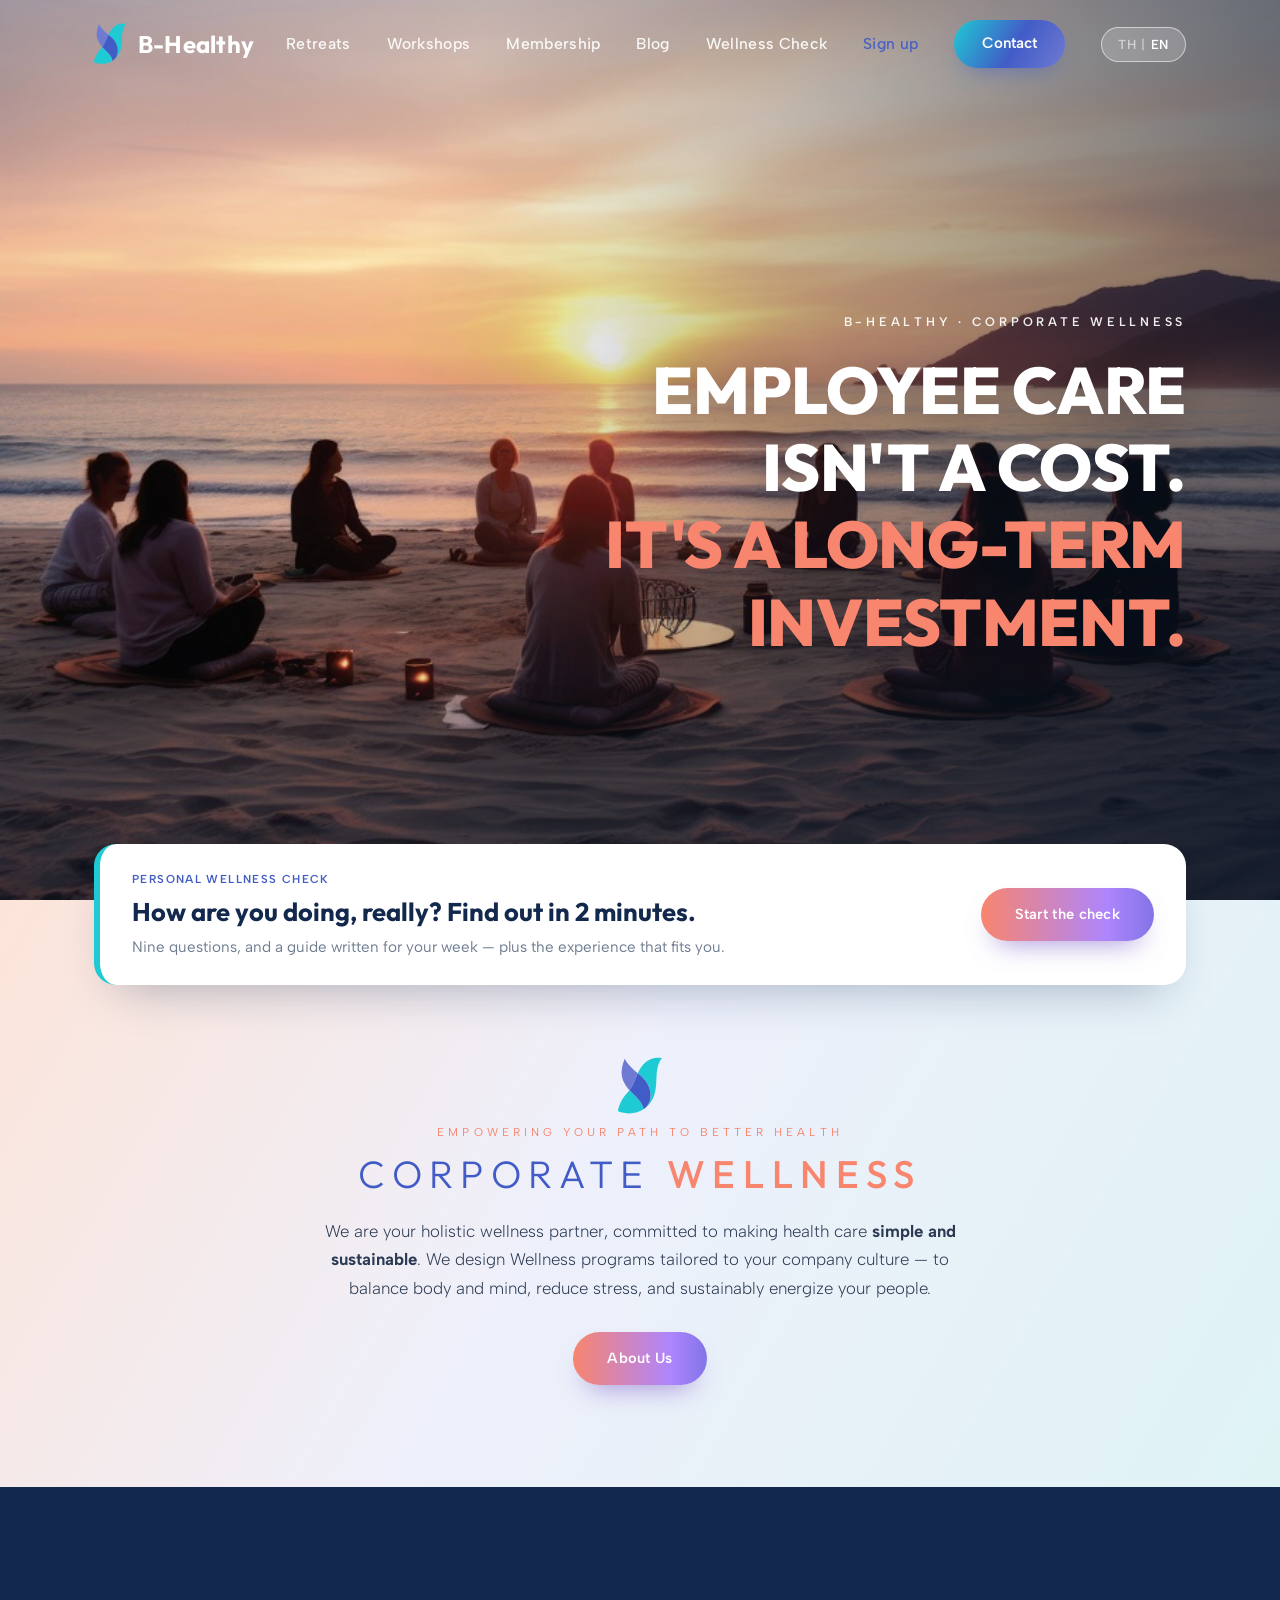
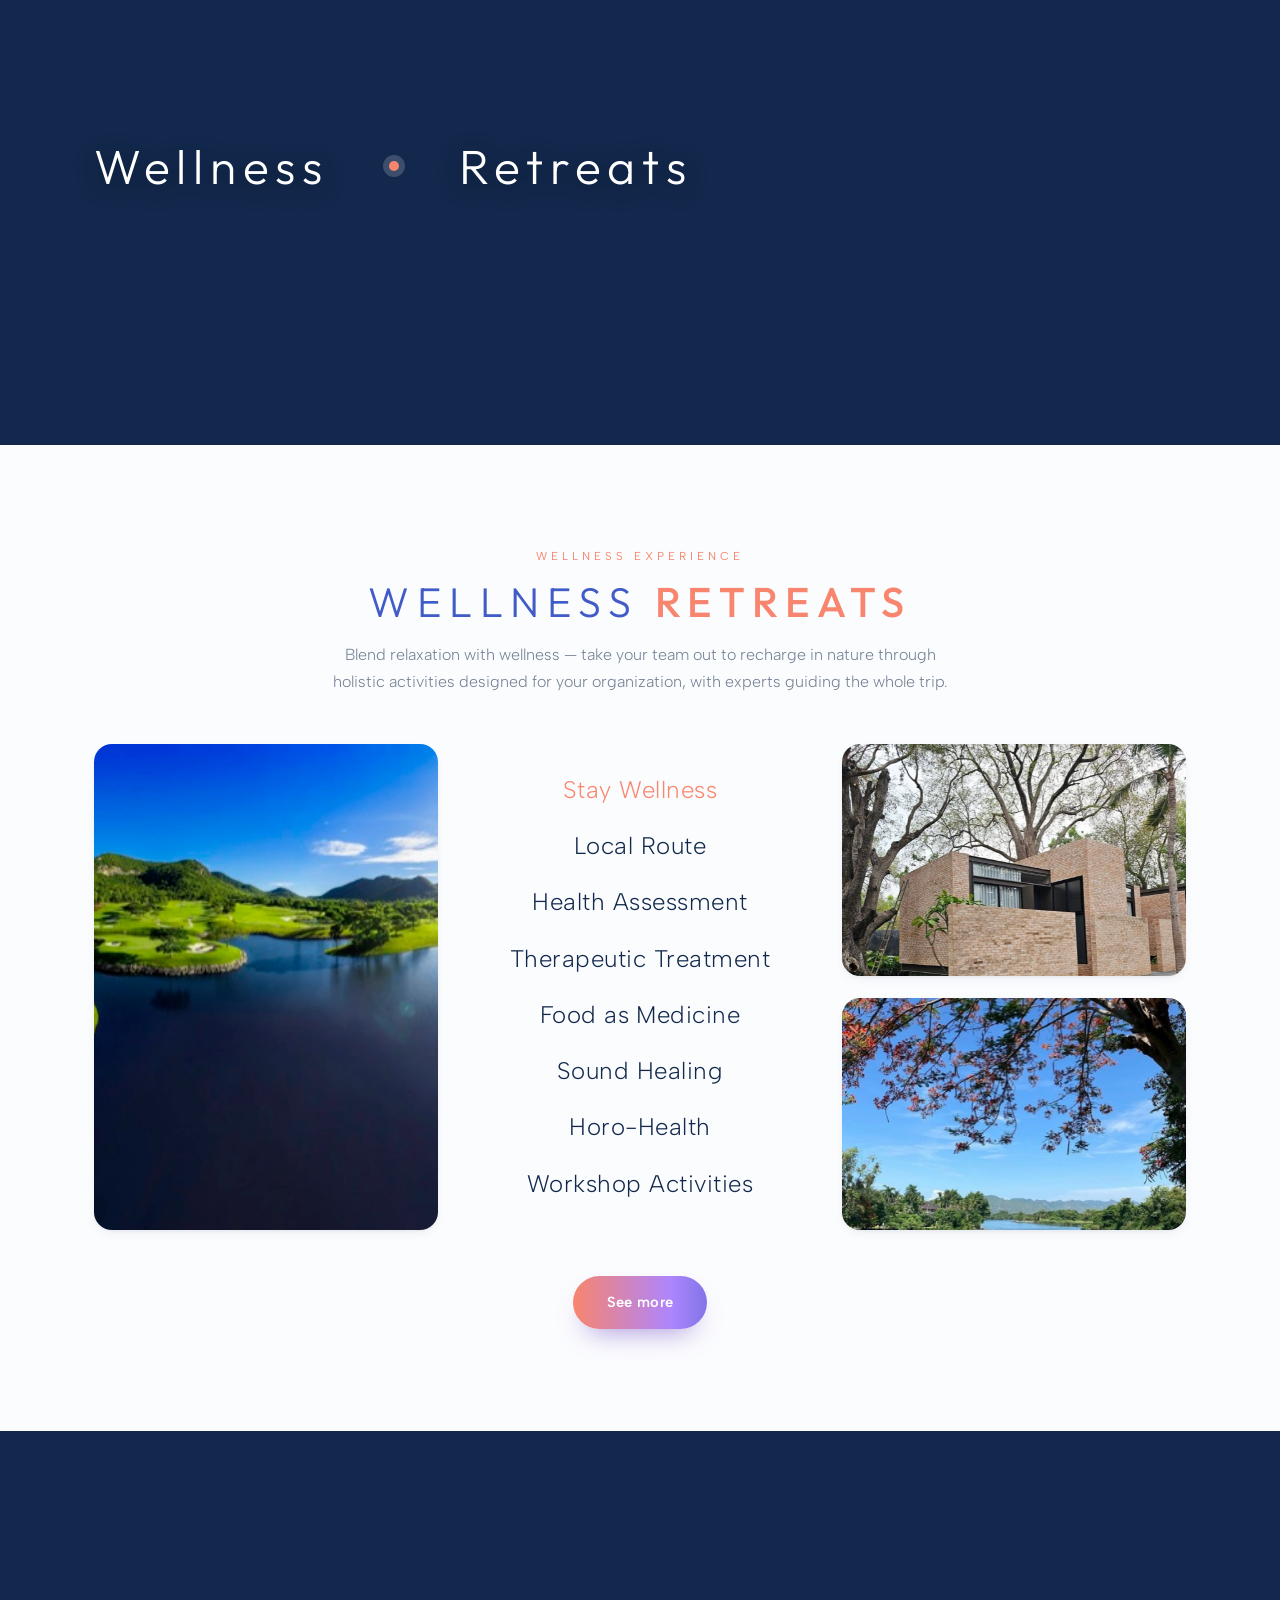
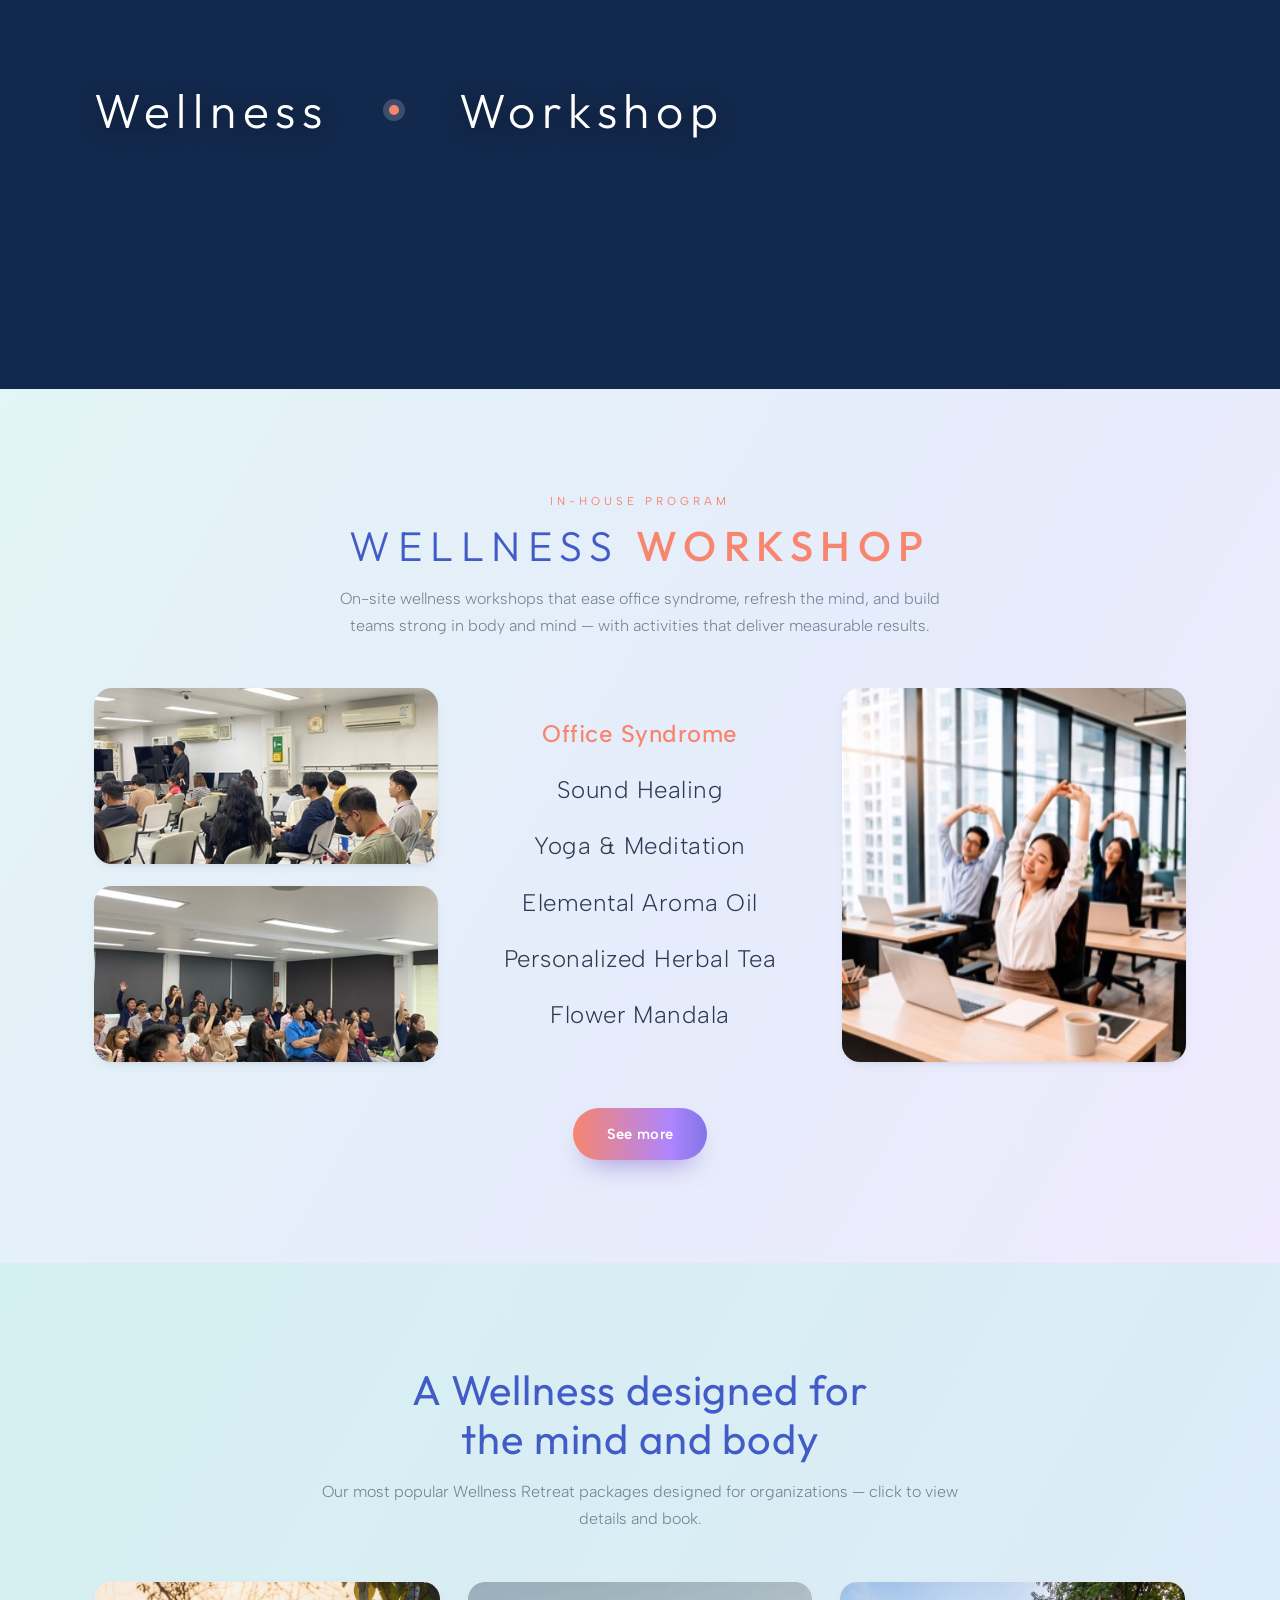
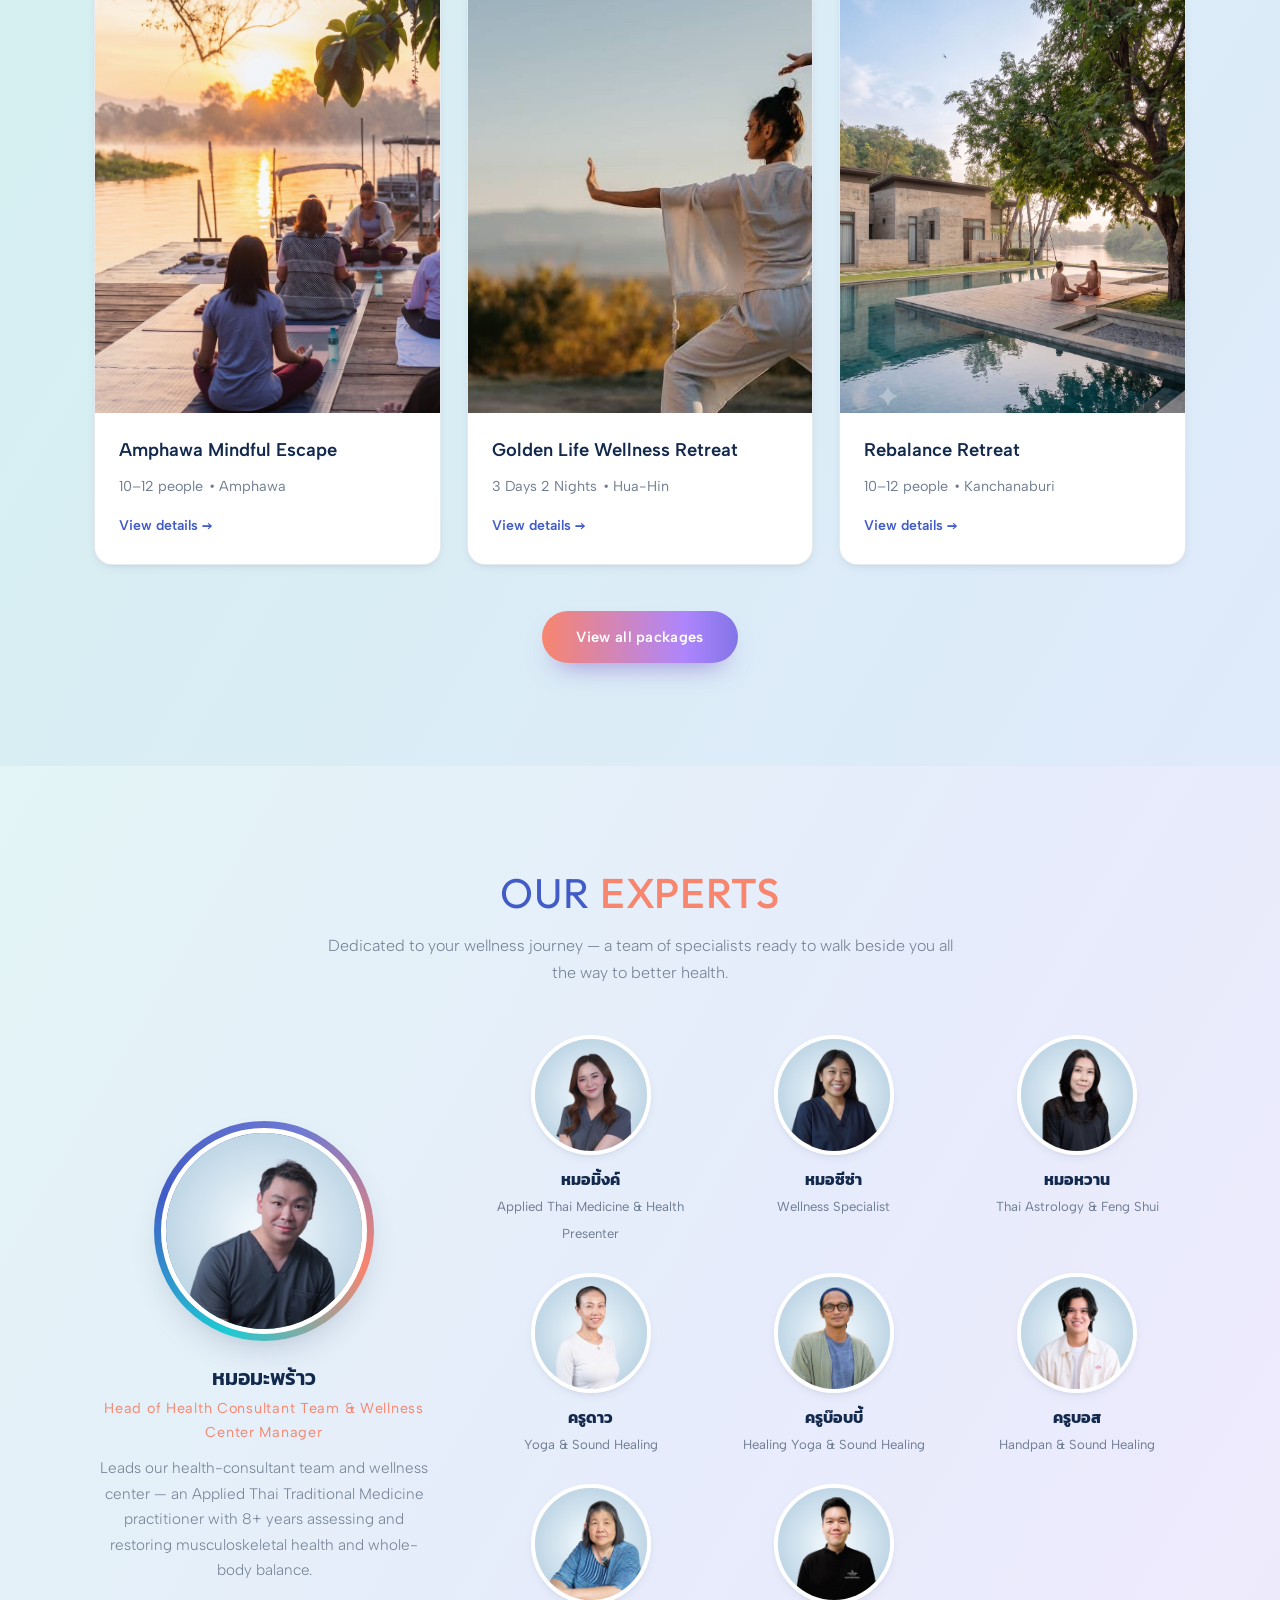
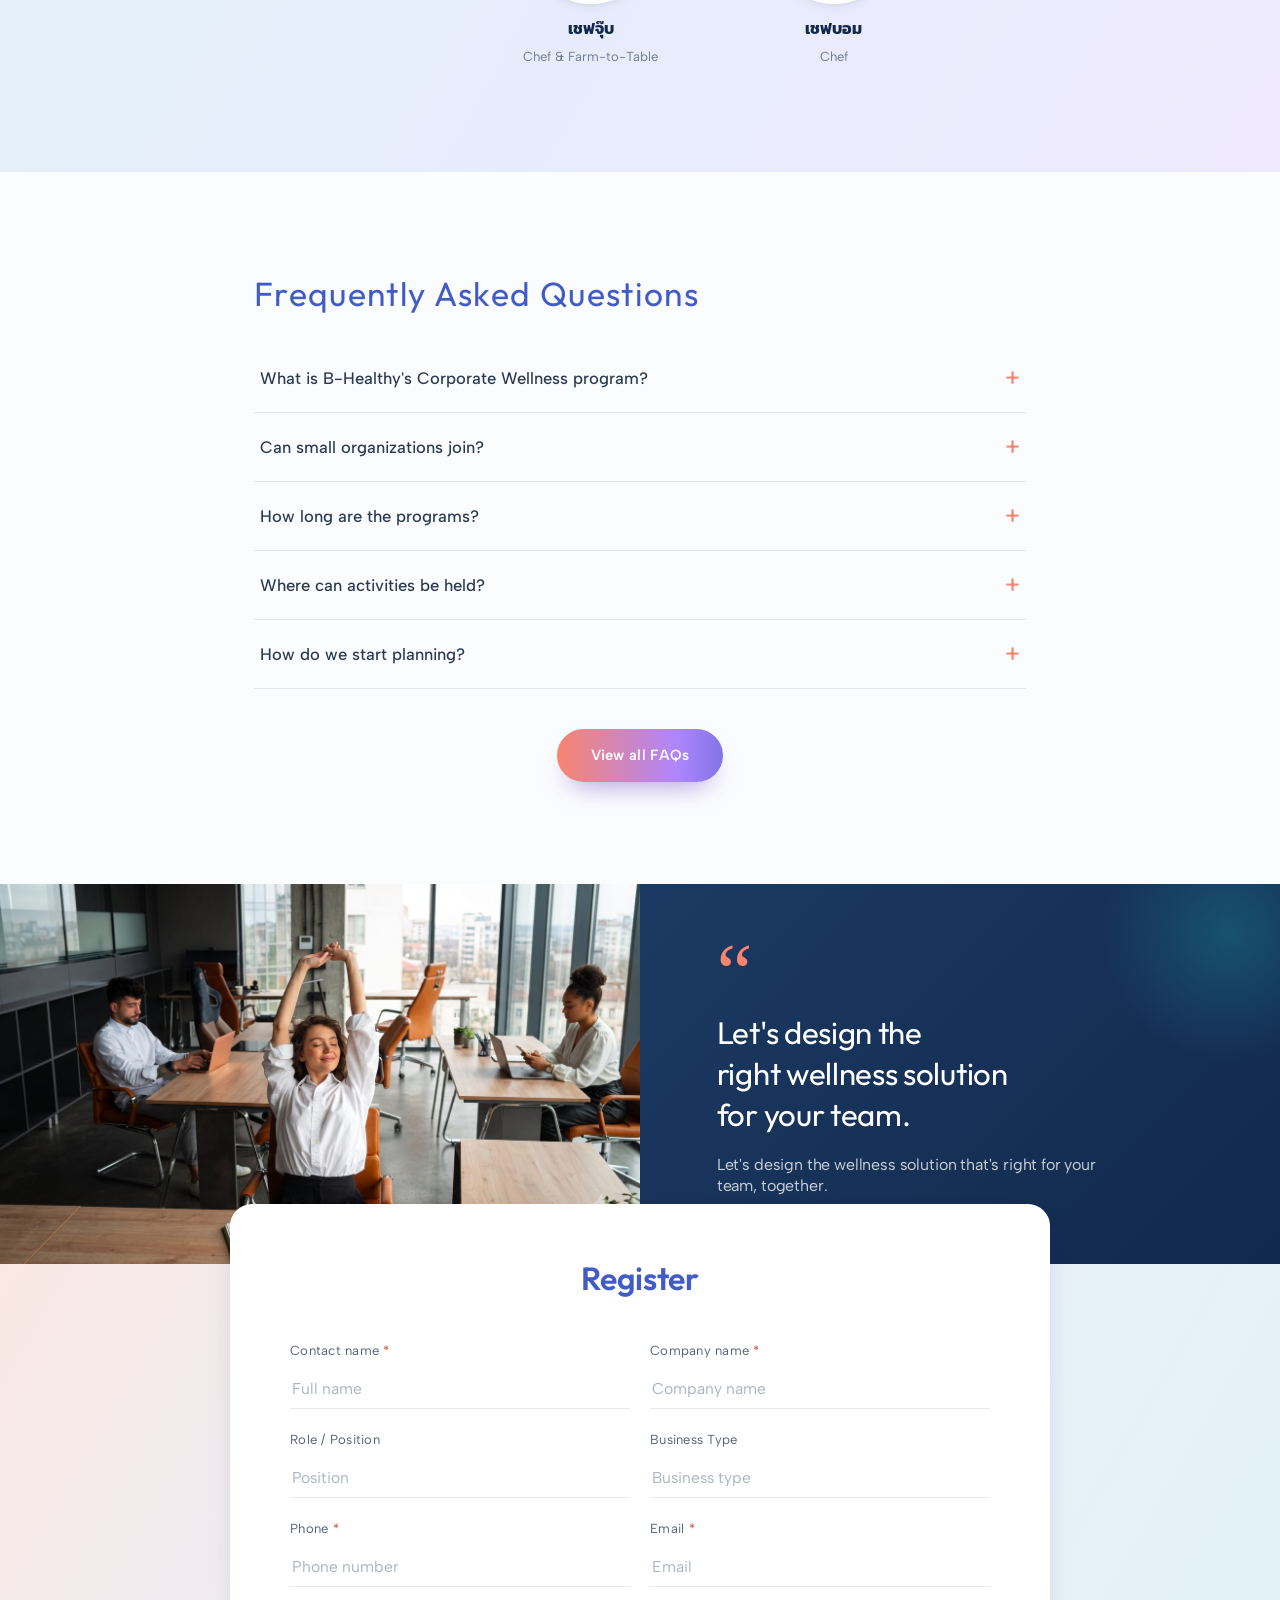
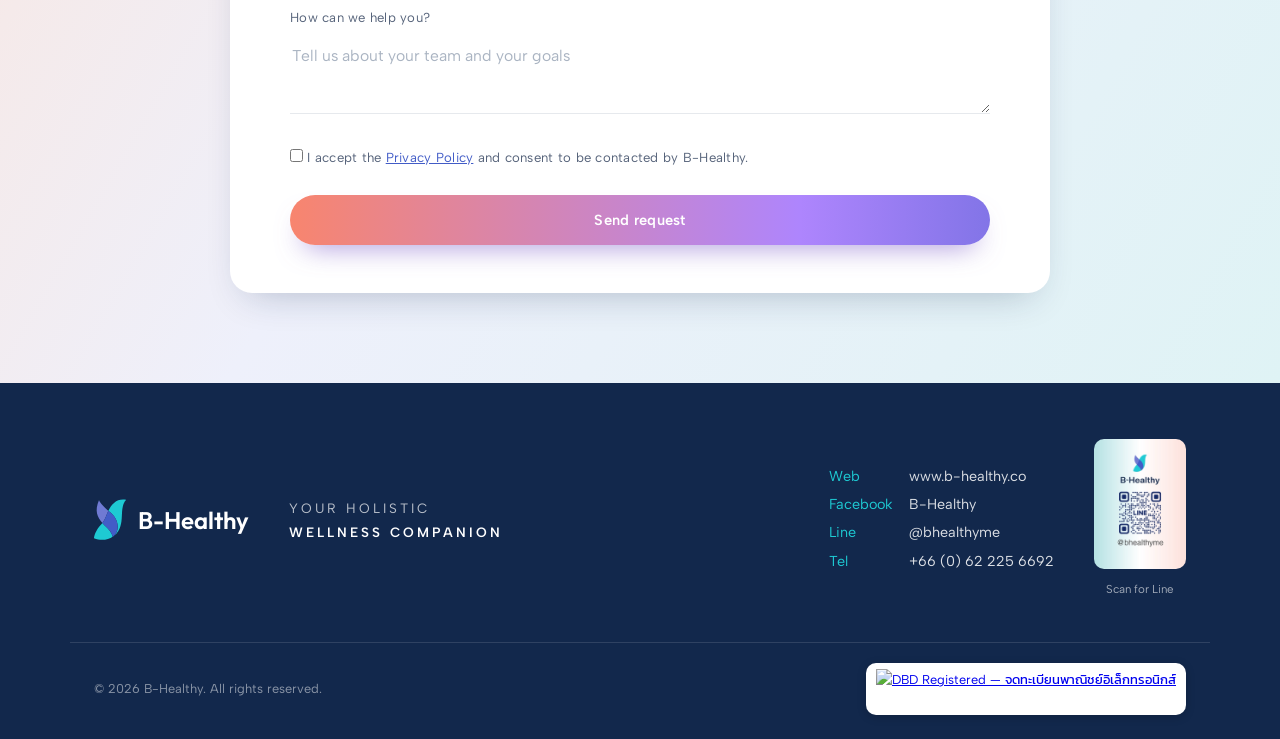
==== commit 21bb675a: "Wellness Check: a banner on the home page and a menu link everywhere The check had no way in from th" ====
--- a/index.html
+++ b/index.html
@@ -20,7 +20,7 @@
   <meta name="twitter:card" content="summary_large_image" />
   <!-- The site also answers on b-healthy-ten.vercel.app; canonical keeps ranking on one host. -->
   <link rel="canonical" href="https://www.b-healthy.co/" />
-  <link rel="stylesheet" href="css/styles.css?v=20261014a" />
+  <link rel="stylesheet" href="css/styles.css?v=20261014b" />
 </head>
 <body>
 
@@ -37,6 +37,7 @@
         <a href="workshops.html">Workshops</a>
         <a href="membership.html">Membership</a>
         <a href="blog.html">Blog</a>
+        <a href="wellness-check.html">Wellness Check</a>
         <a href="contact.html" class="nav__cta">Contact</a>
         <button class="nav__lang" id="navLang" type="button" aria-label="Language"><span>TH</span><span class="sep">|</span><span class="on">EN</span></button>
       </nav>
@@ -59,6 +60,17 @@
 
   <!-- ============ CORPORATE WELLNESS INTRO ============ -->
   <section class="intro">
+    <!-- Wellness Check banner — overlaps the hero's bottom edge -->
+    <div class="container wc-banner" role="region" aria-label="Personal Wellness Check">
+      <div class="wc-banner__inner">
+        <div class="wc-banner__text">
+          <p class="wc-banner__eyebrow">Personal Wellness Check</p>
+          <h2 class="wc-banner__title" data-en="How are you doing, really? Find out in 2 minutes.">เช็กสุขภาวะของคุณใน 2 นาที</h2>
+          <p class="wc-banner__sub" data-en="Nine questions, and a guide written for your week — plus the experience that fits you.">ตอบ 9 ข้อ รับคำแนะนำเฉพาะคุณ พร้อมกิจกรรมที่เหมาะกับคุณ</p>
+        </div>
+        <a class="btn btn--primary wc-banner__btn" href="wellness-check.html" data-en="Start the check">เริ่มทำแบบประเมิน</a>
+      </div>
+    </div>
     <div class="container intro__inner">
       <span class="intro__logo" aria-hidden="true"><img src="images/logo.svg" alt="B-Healthy" /></span>
       <p class="section__eyebrow">Empowering your path to better health</p>
--- a/css/styles.css
+++ b/css/styles.css
@@ -176,7 +176,7 @@
   transition: background .3s ease, box-shadow .3s ease;
 }
 .nav.is-scrolled { background: rgba(251,252,254,.82); backdrop-filter: blur(14px) saturate(1.4); box-shadow: 0 6px 24px -16px rgba(18,40,76,.45); }
-.nav__inner { display: flex; align-items: center; justify-content: space-between; height: 88px; }
+.nav__inner { display: flex; align-items: center; justify-content: space-between; gap: 24px; height: 88px; }
 .brand { display: flex; align-items: center; gap: 12px; text-decoration: none; }
 .brand__mark { display: inline-flex; }
 .brand__mark img, .brand__mark svg { display: block; height: 42px; width: auto; }
@@ -186,7 +186,17 @@
 .nav.is-scrolled .brand__name { color: var(--sky-deep); }
 
 .nav__links { display: flex; align-items: center; gap: 36px; }
-.nav__links a { text-decoration: none; }
+.nav__links a { text-decoration: none; white-space: nowrap; }
+.brand__name { white-space: nowrap; }
+/* Seven items plus Contact and the language switch: tighten before the
+   burger takes over, so nothing wraps between tablet and full desktop. */
+@media (min-width: 961px) and (max-width: 1240px) {
+  .nav__links { gap: 20px; font-size: .92rem; }
+  .brand__name { font-size: 1.3rem; }
+}
+@media (min-width: 961px) and (max-width: 1100px) {
+  .nav__links { gap: 14px; font-size: .86rem; }
+}
 .nav__links a:not(.nav__cta) {
   position: relative;
   font-family: var(--font-en);
@@ -239,6 +249,21 @@
 /* ============================================================
    CORPORATE WELLNESS INTRO
    ============================================================ */
+/* Wellness Check banner — sits on the hero's bottom edge */
+.wc-banner { position: relative; z-index: 2; text-align: left; margin-top: calc(-1 * var(--section-y) - 56px); margin-bottom: calc(var(--section-y) * .7); }
+.wc-banner__inner { display: flex; align-items: center; justify-content: space-between; gap: 18px 32px; flex-wrap: wrap;
+  background: #fff; border-radius: 22px; padding: 26px 32px; box-shadow: 0 24px 48px -24px rgba(18,40,76,.35);
+  border-left: 6px solid var(--brand-cyan); }
+.wc-banner__text { flex: 1 1 380px; min-width: 0; }
+.wc-banner__eyebrow { font-family: var(--font-en); color: var(--brand-blue); font-weight: 600; font-size: .72rem; letter-spacing: .12em; text-transform: uppercase; margin-bottom: 6px; }
+.wc-banner__title { font-family: var(--font-display); color: var(--navy); font-size: clamp(1.25rem, 2.4vw, 1.6rem); font-weight: 700; line-height: 1.3; margin-bottom: 6px; }
+.wc-banner__sub { color: var(--muted); font-size: .95rem; line-height: 1.6; }
+.wc-banner__btn { flex-shrink: 0; }
+@media (max-width: 640px) {
+  .wc-banner { margin-top: calc(-1 * var(--section-y) - 36px); }
+  .wc-banner__inner { padding: 22px 20px; }
+  .wc-banner__btn { width: 100%; text-align: center; }
+}
 .intro { background: var(--grad-warm); text-align: center; padding: var(--section-y) 0; }
 .intro__inner { max-width: 720px; margin: 0 auto; display: flex; flex-direction: column; align-items: center; }
 .intro__logo { display: inline-flex; margin-bottom: 8px; }
@@ -585,12 +610,19 @@
 .pcard:hover .pcard__media img { transform: scale(1.06); }
 .pcard__badge { position: absolute; top: 12px; left: 12px; background: rgba(18,40,76,.72); color: #fff; font-family: var(--font-en); font-size: .72rem; font-weight: 500; letter-spacing: .03em; padding: 5px 12px; border-radius: 999px; backdrop-filter: blur(4px); }
 .pcard__cat { position: absolute; top: 12px; right: 12px; background: var(--pc); color: #fff; font-family: var(--font-en); font-size: .7rem; font-weight: 600; letter-spacing: .04em; padding: 5px 11px; border-radius: 999px; }
-.pcard__body { padding: 20px 20px 22px; display: flex; flex-direction: column; flex: 1; }
+.pcard__body { padding: 20px 20px 22px; display: flex; flex-direction: column; flex: 1; container-type: inline-size; }
 .pcard__kicker { font-family: var(--font-en); color: var(--muted); font-weight: 600; font-size: .64rem; letter-spacing: .1em; text-transform: uppercase; margin-bottom: 8px; opacity: .85; }
 .pcard__name { font-family: var(--font-display); font-weight: 600; color: var(--navy); font-size: 1.18rem; line-height: 1.25; margin-bottom: 12px; }
 .pcard__loc { display: flex; align-items: flex-start; gap: 6px; color: var(--muted); font-size: .82rem; line-height: 1.4; margin-bottom: 5px; }
 .pcard__loc svg { flex-shrink: 0; margin-top: 3px; color: var(--pc); }
 .pcard__group { color: var(--muted); font-size: .8rem; font-weight: 300; margin-bottom: 18px; }
+.pcard__group:has(+ .pcard__promo) { margin-bottom: 8px; }
+.pcard__promo { align-self: flex-start; max-width: 100%; display: flex; align-items: center; gap: 8px; white-space: nowrap; background: var(--btn-grad); color: #fff; font-weight: 700; font-size: min(.92rem, 6.2cqi); line-height: 1.3; padding: 8px min(16px, 4cqi); border-radius: 999px; margin: 4px 0 18px; box-shadow: 0 8px 18px -10px rgba(66,92,199,.8); }
+.pcard__promo::before { content: ""; flex-shrink: 0; width: 7px; height: 7px; border-radius: 50%; background: #fff; }
+.pcard__ribbon { position: absolute; top: 40px; right: -62px; width: 240px; transform: rotate(45deg); display: flex; flex-direction: column; align-items: center; padding: 6px 0 5px; background: linear-gradient(90deg, #A8844C, #E3CD9B 50%, #A8844C); color: #fff; font-family: var(--font-en); text-transform: uppercase; text-shadow: 0 1px 2px rgba(70,50,15,.45); box-shadow: 0 4px 10px rgba(18,40,76,.25); pointer-events: none; }
+.pcard__ribbon b { font-weight: 700; font-size: .8rem; letter-spacing: .1em; line-height: 1.2; }
+.pcard__ribbon small { font-weight: 600; font-size: .66rem; letter-spacing: .08em; line-height: 1.2; }
+.pcard--sale .pcard__price-now { color: var(--navy); }
 .pcard__foot { margin-top: auto; display: flex; align-items: flex-end; justify-content: space-between; gap: 12px; padding-top: 16px; border-top: 1px solid var(--line); }
 .pcard__cta { white-space: nowrap; }
 .pcard__price { line-height: 1.15; }
@@ -622,6 +654,7 @@
 
 .pkg-price { background: var(--pt); border-radius: 22px; padding: 30px; text-align: center; box-shadow: var(--shadow); position: sticky; top: 92px; }
 .pkg-price__pill { display: inline-block; background: var(--coral-pill); color: #fff; font-family: var(--font-en); font-weight: 600; letter-spacing: .06em; padding: 8px 26px; border-radius: 999px; margin-bottom: 18px; }
+.pkg-price__promo { display: inline-block; white-space: nowrap; background: var(--btn-grad); color: #fff; font-weight: 700; font-size: 1rem; padding: 9px 22px; border-radius: 999px; margin-top: 12px; box-shadow: 0 8px 18px -10px rgba(66,92,199,.8); }
 .pkg-price__old { color: var(--muted); text-decoration: line-through; font-size: .92rem; }
 .pkg-price__now { font-family: var(--font-en); font-weight: 700; color: var(--pc); font-size: 2.8rem; line-height: 1.1; }
 .pkg-price__now span { font-size: .9rem; font-weight: 400; color: var(--muted); }
@@ -1386,16 +1419,20 @@
 .wc-dir__main { background: var(--grad-mint); }
 .wc-dir__tag { display: block; font-family: var(--font-en); font-size: .68rem; font-weight: 700; letter-spacing: .12em; text-transform: uppercase; color: var(--muted); margin-bottom: 5px; }
 .wc-dir strong { font-size: 1.3rem; color: var(--navy); }
+.wc-dir__note { margin-top: 6px; font-size: .9rem; line-height: 1.6; color: var(--ink); font-weight: 300; }
+.wc-lead strong { font-weight: 600; color: var(--navy); }
+.wc-scores__cap { font-size: .82rem; color: #56637a; margin-bottom: 10px; }
+.wc-title:focus { outline: none; }
 
 .wc-scores { list-style: none; display: flex; flex-direction: column; gap: 8px; }
 .wc-scores li { display: flex; align-items: center; gap: 12px; font-size: .88rem; }
-.wc-scores__n { flex: 0 0 92px; color: var(--muted); }
+.wc-scores__n { flex: 0 0 128px; color: #56637a; }
 .wc-scores__bar { flex: 1; height: 7px; border-radius: 999px; background: rgba(18,40,76,.07); overflow: hidden; }
 .wc-scores__bar i { display: block; height: 100%; background: var(--pill-grad); border-radius: 999px; }
-.wc-scores__v { flex: 0 0 30px; text-align: right; font-weight: 600; color: var(--navy); }
-
-.wc-match { display: grid; grid-template-columns: 136px 1fr; gap: 12px 18px; }
-.wc-match dt { font-weight: 600; color: var(--navy); font-size: .9rem; }
+.wc-scores__v { flex: 0 0 64px; text-align: right; font-weight: 600; color: var(--navy); }
+
+.wc-match { display: grid; grid-template-columns: max-content 1fr; gap: 12px 28px; }
+.wc-match dt { font-weight: 600; color: var(--navy); font-size: .9rem; white-space: nowrap; }
 .wc-match dd { color: var(--ink); font-weight: 300; line-height: 1.75; }
 
 .wc-exp { display: grid; grid-template-columns: repeat(auto-fit, minmax(210px, 1fr)); gap: 12px; }
